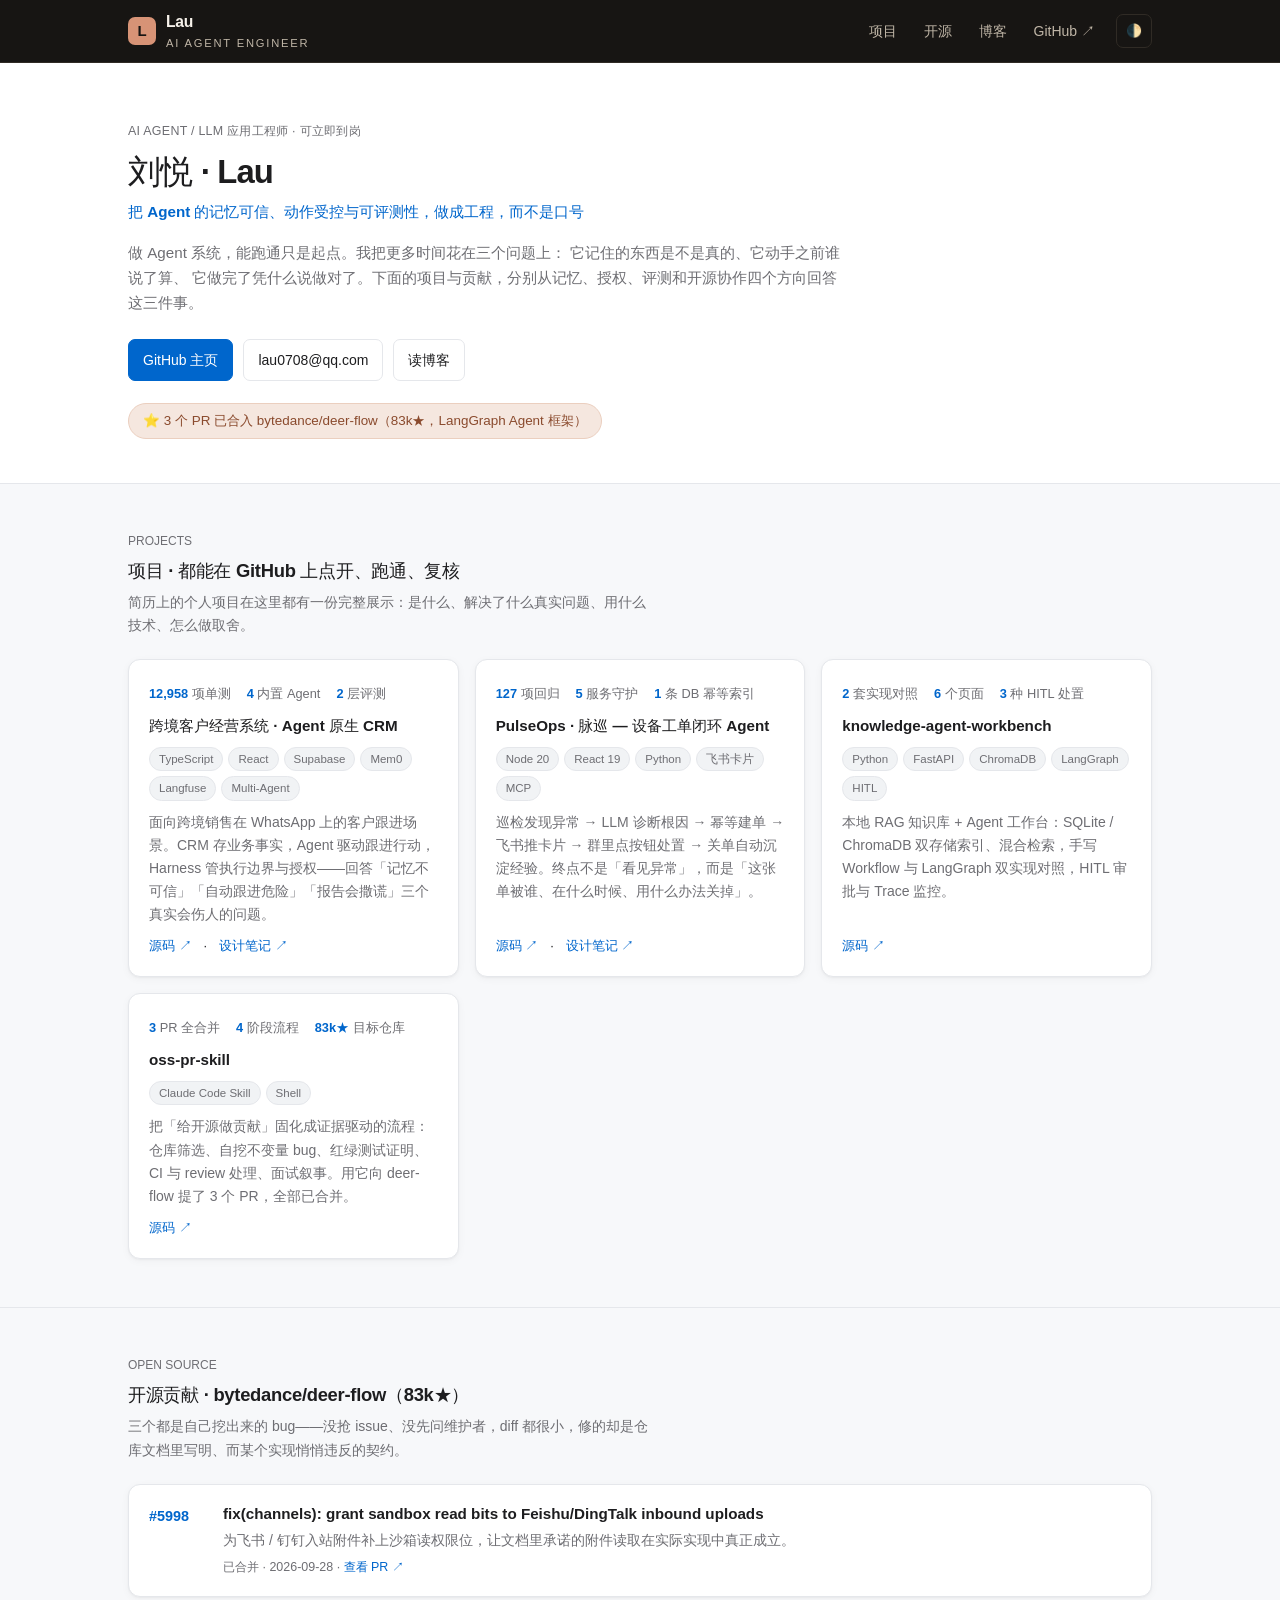
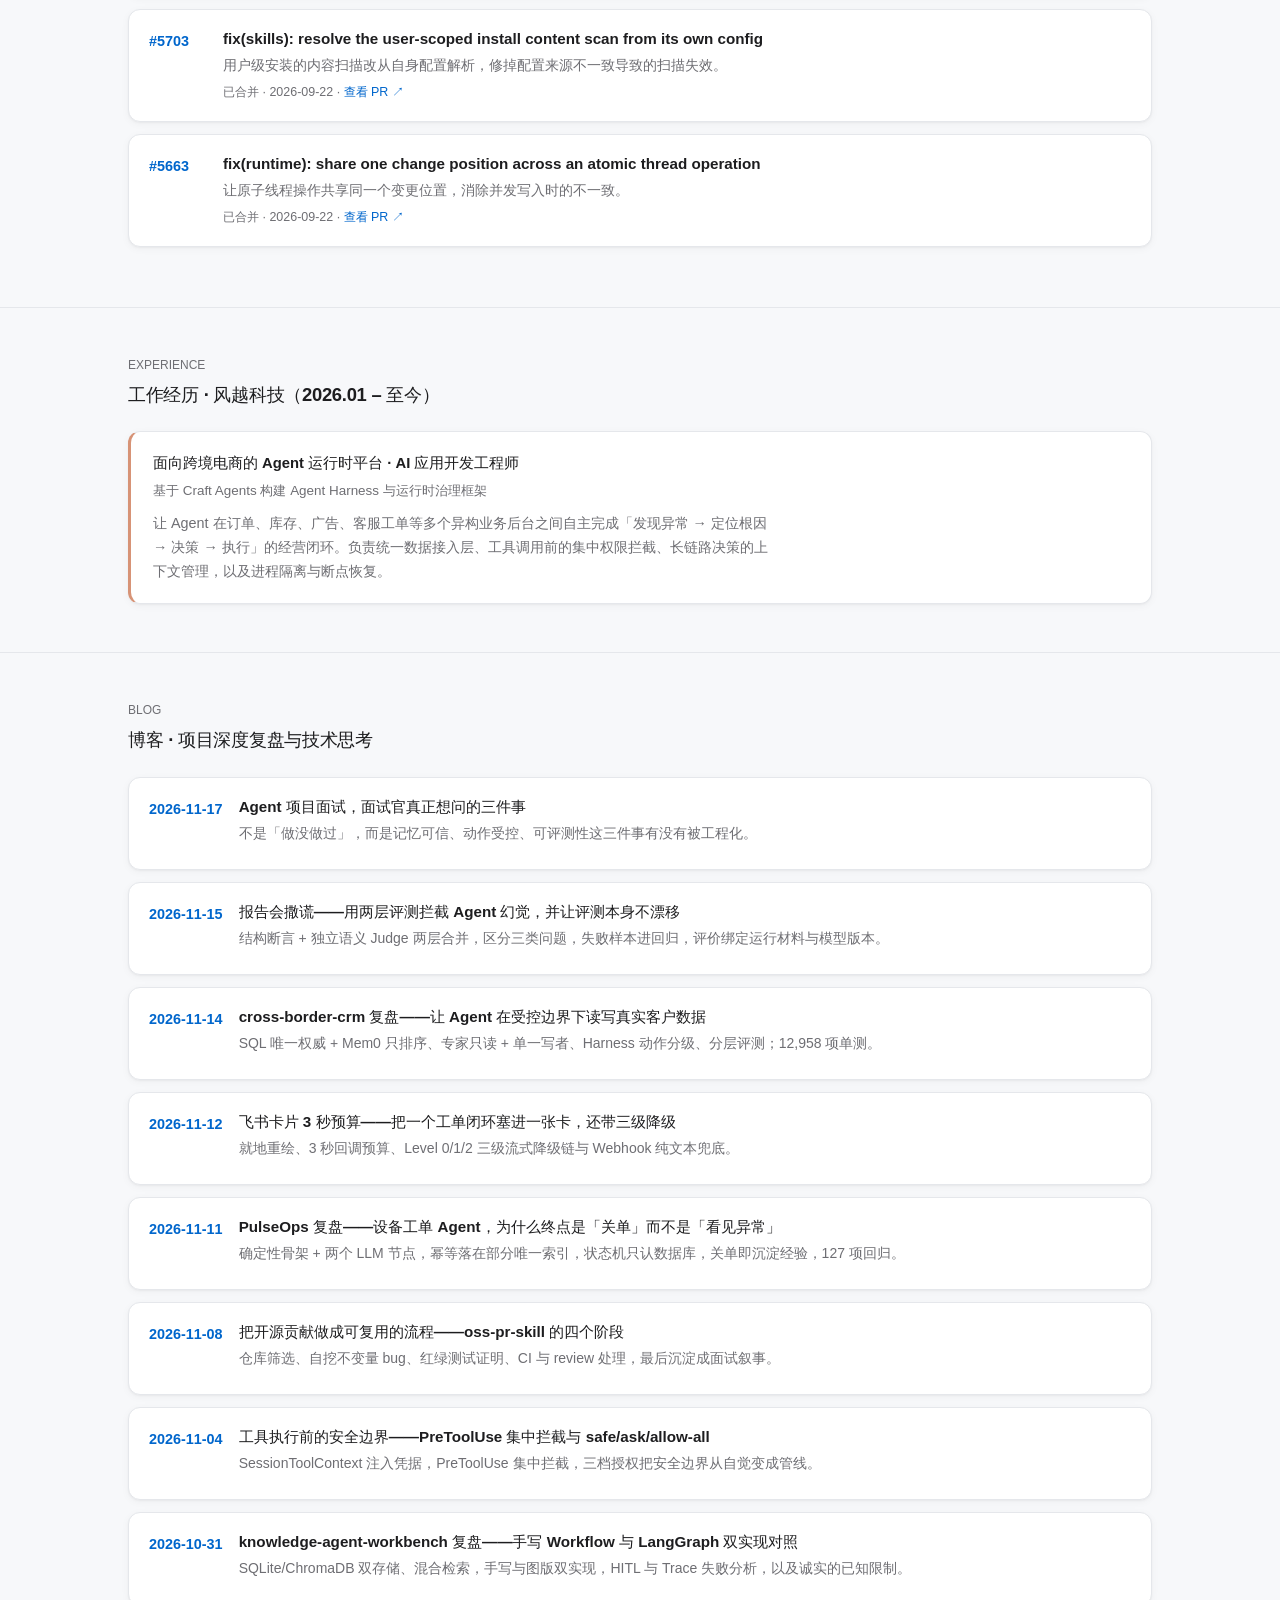
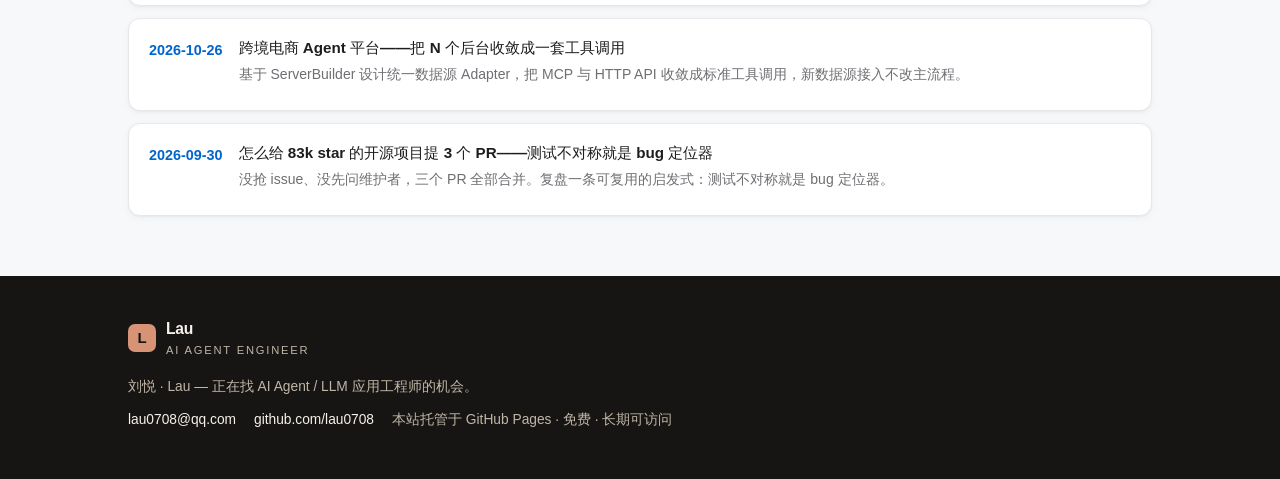
==== index.html @ c4466c09 "fix: render diagrams on light canvas in all themes; add PR path diagram and card metrics" ====
<!doctype html>
<html lang="zh-CN">
<head>
  <meta charset="utf-8" />
  <meta name="viewport" content="width=device-width, initial-scale=1" />
  <title>Lau · AI Agent / LLM 应用工程师</title>
  <meta name="description" content="刘悦（Lau）—— AI Agent / LLM 应用工程师。关注 Agent 的记忆可信、动作受控与可评测性。开源贡献、项目展示与博客。" />
  <link rel="icon" type="image/svg+xml" href="data:image/svg+xml,%3Csvg xmlns='http://www.w3.org/2000/svg' viewBox='0 0 216 216'%3E%3Crect width='216' height='216' rx='46' fill='%23171513'/%3E%3Cpath fill='%23d79376' d='M78 68v-8c0-14 10-24 24-24h6v30h10c22 0 38-14 38-34s-16-34-38-34h-18v40h-26v-8c0-14-10-24-24-24h-6v30h-10C12 36 6 50 6 70s6 34 34 34h18V64h26v8c0 14 10 24 24 24h6V66h10c22 0 38 14 38 34s-16 34-38 34h-18v-40h-26v8c0 14-10 24-24 24h-6v-30h-10c-22 0-38-14-38-34s16-34 38-34h18v40h26z'/%3E%3C/svg%3E" />
  <link rel="stylesheet" href="./style.css" />
</head>
<body>
  <header class="site-header">
    <div class="wrap header-inner">
      <a class="brand" href="./">
        <span class="brand-mark">L</span>
        <span>Lau<small>AI AGENT ENGINEER</small></span>
      </a>
      <nav class="nav">
        <a href="#projects">项目</a>
        <a href="#opensource">开源</a>
        <a href="#blog">博客</a>
        <a href="https://github.com/lau0708" target="_blank" rel="noopener">GitHub ↗</a>
        <button class="theme-btn" id="theme-toggle" type="button" aria-label="切换主题">🌓</button>
      </nav>
    </div>
  </header>

  <section class="hero">
    <div class="wrap">
      <p class="eyebrow">AI AGENT / LLM 应用工程师 · 可立即到岗</p>
      <h1>刘悦 · Lau</h1>
      <p class="role">把 Agent 的记忆可信、动作受控与可评测性，做成工程，而不是口号</p>
      <p class="lead">
        做 Agent 系统，能跑通只是起点。我把更多时间花在三个问题上：
        <strong>它记住的东西是不是真的</strong>、<strong>它动手之前谁说了算</strong>、
        <strong>它做完了凭什么说做对了</strong>。下面的项目与贡献，分别从记忆、授权、评测和开源协作四个方向回答这三件事。
      </p>
      <div class="hero-actions">
        <a class="btn primary" href="https://github.com/lau0708" target="_blank" rel="noopener">GitHub 主页</a>
        <a class="btn" href="mailto:lau0708@qq.com">lau0708@qq.com</a>
        <a class="btn" href="#blog">读博客</a>
      </div>
      <div class="oss-badge">⭐ 3 个 PR 已合入 bytedance/deer-flow（83k★，LangGraph Agent 框架）</div>
    </div>
  </section>

  <section class="section" id="projects">
    <div class="wrap">
      <div class="pagehead">
        <p class="eyebrow">PROJECTS</p>
        <h2>项目 · 都能在 GitHub 上点开、跑通、复核</h2>
        <p class="subtitle">简历上的个人项目在这里都有一份完整展示：是什么、解决了什么真实问题、用什么技术、怎么做取舍。</p>
      </div>

      <div class="grid">
        <article class="card">
          <div class="metrics"><span class="metric"><b>12,958</b> 项单测</span><span class="metric"><b>4</b> 内置 Agent</span><span class="metric"><b>2</b> 层评测</span></div>
<h3><a href="https://github.com/lau0708/cross-border-crm" target="_blank" rel="noopener">跨境客户经营系统 · Agent 原生 CRM</a></h3>
          <div class="tags">
            <span class="tag">TypeScript</span><span class="tag">React</span><span class="tag">Supabase</span>
            <span class="tag">Mem0</span><span class="tag">Langfuse</span><span class="tag">Multi-Agent</span>
          </div>
          <p>面向跨境销售在 WhatsApp 上的客户跟进场景。CRM 存业务事实，Agent 驱动跟进行动，Harness 管执行边界与授权——回答「记忆不可信」「自动跟进危险」「报告会撒谎」三个真实会伤人的问题。</p>
          <div class="meta">
            <a href="https://github.com/lau0708/cross-border-crm" target="_blank" rel="noopener">源码 ↗</a>
            <span>·</span><a href="./posts/cross-border-crm-memory.html">设计笔记 ↗</a>
          </div>
        </article>

        <article class="card">
          <div class="metrics"><span class="metric"><b>127</b> 项回归</span><span class="metric"><b>5</b> 服务守护</span><span class="metric"><b>1</b> 条 DB 幂等索引</span></div>
<h3><a href="https://github.com/lau0708/pulseops" target="_blank" rel="noopener">PulseOps · 脉巡 — 设备工单闭环 Agent</a></h3>
          <div class="tags">
            <span class="tag">Node 20</span><span class="tag">React 19</span><span class="tag">Python</span>
            <span class="tag">飞书卡片</span><span class="tag">MCP</span>
          </div>
          <p>巡检发现异常 → LLM 诊断根因 → 幂等建单 → 飞书推卡片 → 群里点按钮处置 → 关单自动沉淀经验。终点不是「看见异常」，而是「这张单被谁、在什么时候、用什么办法关掉」。</p>
          <div class="meta">
            <a href="https://github.com/lau0708/pulseops" target="_blank" rel="noopener">源码 ↗</a>
            <span>·</span><a href="./posts/pulseops-close-loop.html">设计笔记 ↗</a>
          </div>
        </article>

        <article class="card">
          <div class="metrics"><span class="metric"><b>2</b> 套实现对照</span><span class="metric"><b>6</b> 个页面</span><span class="metric"><b>3</b> 种 HITL 处置</span></div>
<h3><a href="https://github.com/lau0708/knowledge-agent-workbench" target="_blank" rel="noopener">knowledge-agent-workbench</a></h3>
          <div class="tags">
            <span class="tag">Python</span><span class="tag">FastAPI</span><span class="tag">ChromaDB</span>
            <span class="tag">LangGraph</span><span class="tag">HITL</span>
          </div>
          <p>本地 RAG 知识库 + Agent 工作台：SQLite / ChromaDB 双存储索引、混合检索，手写 Workflow 与 LangGraph 双实现对照，HITL 审批与 Trace 监控。</p>
          <div class="meta">
            <a href="https://github.com/lau0708/knowledge-agent-workbench" target="_blank" rel="noopener">源码 ↗</a>
          </div>
        </article>

        <article class="card">
          <div class="metrics"><span class="metric"><b>3</b> PR 全合并</span><span class="metric"><b>4</b> 阶段流程</span><span class="metric"><b>83k★</b> 目标仓库</span></div>
<h3><a href="https://github.com/lau0708/oss-pr-skill" target="_blank" rel="noopener">oss-pr-skill</a></h3>
          <div class="tags">
            <span class="tag">Claude Code Skill</span><span class="tag">Shell</span>
          </div>
          <p>把「给开源做贡献」固化成证据驱动的流程：仓库筛选、自挖不变量 bug、红绿测试证明、CI 与 review 处理、面试叙事。用它向 deer-flow 提了 3 个 PR，全部已合并。</p>
          <div class="meta">
            <a href="https://github.com/lau0708/oss-pr-skill" target="_blank" rel="noopener">源码 ↗</a>
          </div>
        </article>
      </div>
    </div>
  </section>

  <section class="section" id="opensource">
    <div class="wrap">
      <div class="pagehead">
        <p class="eyebrow">OPEN SOURCE</p>
        <h2>开源贡献 · bytedance/deer-flow（83k★）</h2>
        <p class="subtitle">三个都是自己挖出来的 bug——没抢 issue、没先问维护者，diff 都很小，修的却是仓库文档里写明、而某个实现悄悄违反的契约。</p>
      </div>

      <div class="pr-row">
        <div class="pr-num">#5998</div>
        <div class="pr-body">
          <h3><a href="https://github.com/bytedance/deer-flow/pull/5998" target="_blank" rel="noopener">fix(channels): grant sandbox read bits to Feishu/DingTalk inbound uploads</a></h3>
          <p>为飞书 / 钉钉入站附件补上沙箱读权限位，让文档里承诺的附件读取在实际实现中真正成立。</p>
          <div class="meta">已合并 · 2026-09-28 · <a href="https://github.com/bytedance/deer-flow/pull/5998" target="_blank" rel="noopener">查看 PR ↗</a></div>
        </div>
      </div>

      <div class="pr-row">
        <div class="pr-num">#5703</div>
        <div class="pr-body">
          <h3><a href="https://github.com/bytedance/deer-flow/pull/5703" target="_blank" rel="noopener">fix(skills): resolve the user-scoped install content scan from its own config</a></h3>
          <p>用户级安装的内容扫描改从自身配置解析，修掉配置来源不一致导致的扫描失效。</p>
          <div class="meta">已合并 · 2026-09-22 · <a href="https://github.com/bytedance/deer-flow/pull/5703" target="_blank" rel="noopener">查看 PR ↗</a></div>
        </div>
      </div>

      <div class="pr-row">
        <div class="pr-num">#5663</div>
        <div class="pr-body">
          <h3><a href="https://github.com/bytedance/deer-flow/pull/5663" target="_blank" rel="noopener">fix(runtime): share one change position across an atomic thread operation</a></h3>
          <p>让原子线程操作共享同一个变更位置，消除并发写入时的不一致。</p>
          <div class="meta">已合并 · 2026-09-22 · <a href="https://github.com/bytedance/deer-flow/pull/5663" target="_blank" rel="noopener">查看 PR ↗</a></div>
        </div>
      </div>
    </div>
  </section>

  <section class="section" id="work">
    <div class="wrap">
      <div class="pagehead">
        <p class="eyebrow">EXPERIENCE</p>
        <h2>工作经历 · 风越科技（2026.01 – 至今）</h2>
      </div>
      <div class="work">
        <h3>面向跨境电商的 Agent 运行时平台 · AI 应用开发工程师</h3>
        <p class="org">基于 Craft Agents 构建 Agent Harness 与运行时治理框架</p>
        <p>让 Agent 在订单、库存、广告、客服工单等多个异构业务后台之间自主完成「发现异常 → 定位根因 → 决策 → 执行」的经营闭环。负责统一数据接入层、工具调用前的集中权限拦截、长链路决策的上下文管理，以及进程隔离与断点恢复。</p>
      </div>
    </div>
  </section>

      <section class="section" id="blog">
    <div class="wrap">
      <div class="pagehead">
        <p class="eyebrow">BLOG</p>
        <h2>博客 · 项目深度复盘与技术思考</h2>
      </div>

      <div class="pr-row">
        <div class="pr-num">2026-11-17</div>
        <div class="pr-body">
          <h3><a href="./posts/agent-interview-three-questions.html">Agent 项目面试，面试官真正想问的三件事</a></h3>
          <p>不是「做没做过」，而是记忆可信、动作受控、可评测性这三件事有没有被工程化。</p>
        </div>
      </div>

      <div class="pr-row">
        <div class="pr-num">2026-11-15</div>
        <div class="pr-body">
          <h3><a href="./posts/cross-border-crm-eval.html">报告会撒谎——用两层评测拦截 Agent 幻觉，并让评测本身不漂移</a></h3>
          <p>结构断言 + 独立语义 Judge 两层合并，区分三类问题，失败样本进回归，评价绑定运行材料与模型版本。</p>
        </div>
      </div>

      <div class="pr-row">
        <div class="pr-num">2026-11-14</div>
        <div class="pr-body">
          <h3><a href="./posts/cross-border-crm-memory.html">cross-border-crm 复盘——让 Agent 在受控边界下读写真实客户数据</a></h3>
          <p>SQL 唯一权威 + Mem0 只排序、专家只读 + 单一写者、Harness 动作分级、分层评测；12,958 项单测。</p>
        </div>
      </div>

      <div class="pr-row">
        <div class="pr-num">2026-11-12</div>
        <div class="pr-body">
          <h3><a href="./posts/pulseops-feishu-card.html">飞书卡片 3 秒预算——把一个工单闭环塞进一张卡，还带三级降级</a></h3>
          <p>就地重绘、3 秒回调预算、Level 0/1/2 三级流式降级链与 Webhook 纯文本兜底。</p>
        </div>
      </div>

      <div class="pr-row">
        <div class="pr-num">2026-11-11</div>
        <div class="pr-body">
          <h3><a href="./posts/pulseops-close-loop.html">PulseOps 复盘——设备工单 Agent，为什么终点是「关单」而不是「看见异常」</a></h3>
          <p>确定性骨架 + 两个 LLM 节点，幂等落在部分唯一索引，状态机只认数据库，关单即沉淀经验，127 项回归。</p>
        </div>
      </div>

      <div class="pr-row">
        <div class="pr-num">2026-11-08</div>
        <div class="pr-body">
          <h3><a href="./posts/oss-pr-skill-flow.html">把开源贡献做成可复用的流程——oss-pr-skill 的四个阶段</a></h3>
          <p>仓库筛选、自挖不变量 bug、红绿测试证明、CI 与 review 处理，最后沉淀成面试叙事。</p>
        </div>
      </div>

      <div class="pr-row">
        <div class="pr-num">2026-11-04</div>
        <div class="pr-body">
          <h3><a href="./posts/craft-agents-permission.html">工具执行前的安全边界——PreToolUse 集中拦截与 safe/ask/allow-all</a></h3>
          <p>SessionToolContext 注入凭据，PreToolUse 集中拦截，三档授权把安全边界从自觉变成管线。</p>
        </div>
      </div>

      <div class="pr-row">
        <div class="pr-num">2026-10-31</div>
        <div class="pr-body">
          <h3><a href="./posts/knowledge-agent-workbench-rag.html">knowledge-agent-workbench 复盘——手写 Workflow 与 LangGraph 双实现对照</a></h3>
          <p>SQLite/ChromaDB 双存储、混合检索，手写与图版双实现，HITL 与 Trace 失败分析，以及诚实的已知限制。</p>
        </div>
      </div>

      <div class="pr-row">
        <div class="pr-num">2026-10-26</div>
        <div class="pr-body">
          <h3><a href="./posts/craft-agents-adapter.html">跨境电商 Agent 平台——把 N 个后台收敛成一套工具调用</a></h3>
          <p>基于 ServerBuilder 设计统一数据源 Adapter，把 MCP 与 HTTP API 收敛成标准工具调用，新数据源接入不改主流程。</p>
        </div>
      </div>

      <div class="pr-row">
        <div class="pr-num">2026-09-30</div>
        <div class="pr-body">
          <h3><a href="./posts/deer-flow-3-prs.html">怎么给 83k star 的开源项目提 3 个 PR——测试不对称就是 bug 定位器</a></h3>
          <p>没抢 issue、没先问维护者，三个 PR 全部合并。复盘一条可复用的启发式：测试不对称就是 bug 定位器。</p>
        </div>
      </div>
    </div>
  </section>

  <footer class="site-footer">
    <div class="wrap">
      <a class="brand" href="./">
        <span class="brand-mark">L</span>
        <span>Lau<small>AI AGENT ENGINEER</small></span>
      </a>
      <p>刘悦 · Lau — 正在找 AI Agent / LLM 应用工程师的机会。</p>
      <div class="row">
        <a href="mailto:lau0708@qq.com">lau0708@qq.com</a>
        <a href="https://github.com/lau0708" target="_blank" rel="noopener">github.com/lau0708</a>
        <span>本站托管于 GitHub Pages · 免费 · 长期可访问</span>
      </div>
    </div>
  </footer>

  <script src="./script.js"></script>
</body>
</html>
---- style.css ----
/* ============================================================
   Design tokens — inspired by the Pi Native CRM demo
   Light app surface + dark warm header, crisp small radius
   ============================================================ */
:root {
  --bg: #F7F8FA;
  --surface: #FFFFFF;
  --elevated: #F7F8FA;
  --text: #1D1D1F;
  --muted: #6E6E73;
  --subtle: #6E6E73;
  --border: #E5E7EB;
  --strong: #D2D5DA;
  --soft: #F1F3F5;
  --accent: #0066CC;
  --accent-hover: #005BB8;
  --accent-soft: #EAF2FB;
  --success: #416747;
  --success-bg: #edf2ed;

  --ink: #171513;
  --ink-2: #24211c;
  --ink-border: #302b25;
  --ink-text: #f6f1ea;
  --ink-muted: #c0b6a7;
  --clay: #d79376;
  --clay-soft: #f5e7df;

  --radius: 7px;
  --radius-lg: 12px;
  --shadow-card: 0 1px 2px rgba(29,29,31,.04), 0 2px 8px rgba(29,29,31,.04);
  --shadow-float: 0 12px 40px rgba(29,29,31,.10);

  font-family: -apple-system, BlinkMacSystemFont, "SF Pro Text", "Segoe UI", Inter,
    "PingFang SC", "Hiragino Sans GB", "Microsoft YaHei", "Helvetica Neue", Arial, sans-serif;
  color: var(--text);
  background: var(--bg);
  font-size: 16px;
  font-synthesis: none;
  -webkit-font-smoothing: antialiased;
}

@media (prefers-color-scheme: dark) {
  :root { color-scheme: dark; }
  html:not([data-theme="light"]) {
    --bg: #121212; --surface: #1D1D1F; --elevated: #1D1D1F;
    --text: #F1F3F5; --muted: #A1A1AA; --subtle: #A1A1AA;
    --border: #2E2E33; --strong: #3A3A40; --soft: #242428;
    --accent: #4DA3FF; --accent-hover: #78BAFF; --accent-soft: #12283F;
    --success: #8BC49A; --success-bg: #17251B;
    --clay: #E2A98D; --clay-soft: #33231C;
    --shadow-card: 0 1px 2px rgba(0,0,0,.4), 0 2px 8px rgba(0,0,0,.3);
    --shadow-float: 0 12px 40px rgba(0,0,0,.5);
  }
}

html[data-theme="dark"] {
  color-scheme: dark;
  --bg: #121212; --surface: #1D1D1F; --elevated: #1D1D1F;
  --text: #F1F3F5; --muted: #A1A1AA; --subtle: #A1A1AA;
  --border: #2E2E33; --strong: #3A3A40; --soft: #242428;
  --accent: #4DA3FF; --accent-hover: #78BAFF; --accent-soft: #12283F;
  --success: #8BC49A; --success-bg: #17251B;
  --clay: #E2A98D; --clay-soft: #33231C;
  --shadow-card: 0 1px 2px rgba(0,0,0,.4), 0 2px 8px rgba(0,0,0,.3);
  --shadow-float: 0 12px 40px rgba(0,0,0,.5);
}

* { box-sizing: border-box; }
html { scroll-behavior: smooth; }
body { margin: 0; line-height: 1.6; background: var(--bg); color: var(--text); }
button, input, select, textarea { font: inherit; }
button { cursor: pointer; color: inherit; }
a { color: var(--accent); text-decoration: none; }
a:hover { text-decoration: none; }
h1, h2, h3, p { margin: 0; }
h1 { font-size: 1.75rem; line-height: 1.25; font-weight: 650; letter-spacing: -.025em; }
h2 { font-size: 1rem; font-weight: 650; letter-spacing: -.01em; }
h3 { font-size: .925rem; font-weight: 600; }
p { line-height: 1.65; }
svg { flex-shrink: 0; vertical-align: middle; }

.wrap { max-width: 1080px; margin: 0 auto; padding: 0 28px; }
.muted { color: var(--muted); }
.small { font-size: .8rem; }

/* ===== Dark warm header (like the reference sidebar) ===== */
.site-header {
  position: sticky; top: 0; z-index: 20;
  background: var(--ink);
  border-bottom: 1px solid var(--ink-border);
}
.header-inner { display: flex; align-items: center; height: 62px; gap: 12px; }
.brand {
  display: flex; align-items: center; gap: 10px;
  color: var(--ink-text); font-weight: 600; letter-spacing: -.02em; font-size: .98rem;
}
.brand:hover { color: var(--ink-text); }
.brand-mark {
  width: 28px; height: 28px; border-radius: 7px; flex: none;
  display: inline-flex; align-items: center; justify-content: center;
  background: var(--clay); color: var(--ink);
  font-weight: 700; font-size: 15px; letter-spacing: 0;
}
.brand small {
  display: block; letter-spacing: .16em; font-size: .7rem; font-weight: 500;
  color: var(--ink-muted); margin-top: 1px;
}
.nav { margin-left: auto; display: flex; align-items: center; gap: 3px; }
.nav a {
  color: var(--ink-muted); padding: 7px 12px; border-radius: 7px;
  font-size: .875rem; white-space: nowrap;
}
.nav a:hover { color: var(--ink-text); background: var(--ink-2); }
.nav a.hot { color: var(--ink-text); background: rgba(147,69,49,.27); box-shadow: inset 2px 0 var(--clay); }
.theme-btn {
  margin-left: 6px; border: 1px solid var(--ink-border); background: transparent;
  color: var(--ink-muted); border-radius: 7px; padding: 6px 9px; font-size: .8rem;
}
.theme-btn:hover { color: var(--ink-text); border-color: var(--clay); }

/* ===== Hero ===== */
.hero { padding: 58px 0 44px; border-bottom: 1px solid var(--border); background: var(--surface); }
.hero .eyebrow { font-size: .78rem; color: var(--muted); margin-bottom: 10px; letter-spacing: .02em; }
.hero h1 { font-size: 2.05rem; margin-bottom: 6px; }
.hero .role { color: var(--accent); font-weight: 600; font-size: .95rem; margin-bottom: 16px; }
.hero .lead { max-width: 720px; color: var(--muted); font-size: .95rem; }
.hero-actions { display: flex; flex-wrap: wrap; gap: 10px; margin-top: 24px; }
.oss-badge {
  margin-top: 22px; display: inline-flex; align-items: center; gap: 8px;
  background: var(--clay-soft); color: #8A4A2D; border: 1px solid #EBCFBF;
  border-radius: 999px; padding: 6px 14px; font-size: .84rem; font-weight: 500;
}
html[data-theme="dark"] .oss-badge,
@media (prefers-color-scheme: dark) { html:not([data-theme="light"]) .oss-badge { color: var(--clay); border-color: #4a3429; } }

/* ===== Buttons ===== */
.btn {
  display: inline-flex; align-items: center; justify-content: center; gap: 7px;
  background: var(--surface); border: 1px solid var(--border); border-radius: var(--radius);
  padding: 9px 14px; min-height: 38px; font-size: .875rem; font-weight: 500;
  color: var(--text); white-space: nowrap;
}
.btn:hover { background: var(--elevated); border-color: var(--strong); }
.btn.primary { background: var(--accent); border-color: var(--accent); color: #fff; }
.btn.primary:hover { background: var(--accent-hover); border-color: var(--accent-hover); }

/* ===== Sections ===== */
.section { padding: 48px 0; border-bottom: 1px solid var(--border); }
.section:last-of-type { border-bottom: none; }
.pagehead { margin-bottom: 22px; }
.pagehead .eyebrow { font-size: .75rem; color: var(--muted); margin-bottom: 4px; }
.pagehead h2 { font-size: 1.15rem; font-weight: 650; letter-spacing: -.015em; }
.pagehead .subtitle { font-size: .875rem; color: var(--muted); margin-top: 6px; max-width: 68ch; }

/* ===== Cards ===== */
.grid { display: grid; grid-template-columns: repeat(auto-fill, minmax(300px, 1fr)); gap: 16px; }
.card {
  display: flex; flex-direction: column; gap: 10px;
  background: var(--surface); border: 1px solid var(--border);
  border-radius: var(--radius-lg); padding: 20px; box-shadow: var(--shadow-card);
}
.card:hover { border-color: var(--strong); box-shadow: var(--shadow-float); }
.card h3 { font-size: .95rem; line-height: 1.45; }
.card h3 a { color: var(--text); }
.card h3 a:hover { color: var(--accent); }
.card p { font-size: .875rem; color: var(--muted); }
.card .meta { margin-top: auto; display: flex; flex-wrap: wrap; gap: 6px 12px; font-size: .8rem; }
.tags { display: flex; flex-wrap: wrap; gap: 5px; }
.tag {
  font-size: .72rem; color: var(--muted); background: var(--soft);
  border: 1px solid var(--border); border-radius: 999px; padding: 2px 9px; white-space: nowrap;
}

/* ===== PR rows ===== */
.pr-row {
  display: flex; gap: 16px; align-items: flex-start;
  background: var(--surface); border: 1px solid var(--border); border-radius: var(--radius-lg);
  padding: 18px 20px; margin-bottom: 12px; box-shadow: var(--shadow-card);
}
.pr-row:hover { border-color: var(--strong); }
.pr-num {
  flex: none; font-variant-numeric: tabular-nums; font-weight: 650; color: var(--accent);
  font-size: .9rem; min-width: 58px; padding-top: 2px;
}
.pr-body { min-width: 0; }
.pr-body h3 { font-size: .95rem; line-height: 1.45; margin-bottom: 4px; }
.pr-body h3 a { color: var(--text); }
.pr-body h3 a:hover { color: var(--accent); }
.pr-body p { margin: 0 0 6px; font-size: .875rem; color: var(--muted); }
.pr-body .meta { font-size: .78rem; color: var(--muted); }
.pr-body .meta a { color: var(--accent); }

/* ===== Work block ===== */
.work {
  background: var(--surface); border: 1px solid var(--border); border-radius: var(--radius-lg);
  border-left: 3px solid var(--clay); padding: 20px 22px; box-shadow: var(--shadow-card);
}
.work .org { color: var(--muted); font-size: .84rem; margin: 4px 0 10px; }
.work p { font-size: .9rem; color: var(--muted); max-width: 78ch; }

/* ===== Footer (dark warm, bookends the header) ===== */
.site-footer { background: var(--ink); color: var(--ink-muted); padding: 40px 0 48px; font-size: .86rem; }
.site-footer .wrap { display: flex; flex-direction: column; gap: 10px; }
.site-footer .row { display: flex; flex-wrap: wrap; gap: 8px 18px; align-items: center; }
.site-footer a { color: var(--ink-text); }
.site-footer a:hover { color: var(--clay); }
.site-footer .brand { margin-bottom: 6px; }

/* ===== Post pages ===== */
.post { max-width: 760px; margin: 0 auto; padding: 48px 28px 64px; }
.post .back { display: inline-block; margin-bottom: 22px; font-size: .85rem; color: var(--muted); }
.post .back:hover { color: var(--accent); }
.post header h1 { font-size: 1.7rem; margin-bottom: 10px; }
.post .post-meta { color: var(--muted); font-size: .85rem; margin-bottom: 30px; }
.post article { font-size: .98rem; }
.post article h2 { font-size: 1.2rem; margin: 34px 0 12px; letter-spacing: -.01em; }
.post article p { margin: 0 0 16px; }
.post article ul { padding-left: 22px; margin: 0 0 16px; }
.post article li { margin: 0 0 8px; }
.post article code {
  background: var(--soft); border: 1px solid var(--border);
  border-radius: 6px; padding: 1px 6px; font-size: .88em;
}
.post article blockquote {
  margin: 20px 0; padding: 12px 18px; border-left: 3px solid var(--clay);
  background: var(--clay-soft); color: var(--text); border-radius: 0 var(--radius) var(--radius) 0;
  font-size: .95rem;
}
.post article blockquote p { margin: 0; }

@media (max-width: 680px) {
  .wrap { padding: 0 18px; }
  .hero { padding: 40px 0 32px; }
  .hero h1 { font-size: 1.6rem; }
  .section { padding: 36px 0; }
  .grid { grid-template-columns: 1fr; }
  .pr-row { flex-direction: column; gap: 8px; }
  .nav a { padding: 7px 9px; font-size: .82rem; }
  .post { padding: 36px 18px 48px; }
}

/* ===== Blog figures: tables & diagrams ===== */
.post article table {
  width: 100%; border-collapse: collapse; margin: 0 0 18px;
  font-size: .875rem; line-height: 1.5;
}
.post article th, .post article td {
  border: 1px solid var(--border); padding: 9px 12px;
  text-align: left; vertical-align: top;
}
.post article th { background: var(--elevated); font-weight: 600; }
.post article td code, .post article th code { font-size: .82em; }

.dwrap {
  background: var(--surface); border: 1px solid var(--border);
  border-radius: var(--radius-lg); padding: 18px; margin: 22px 0;
  box-shadow: var(--shadow-card); overflow-x: auto;
}
.dwrap .cap { font-size: .78rem; color: var(--muted); margin-bottom: 12px; }
.dwrap svg { display: block; width: 100%; height: auto; min-width: 460px; }

.dnode { fill: var(--surface); stroke: var(--border); stroke-width: 1.2; }
.dnode-fill { fill: var(--accent-soft); stroke: var(--accent); stroke-width: 1.2; }
.dnode-clay { fill: var(--clay-soft); stroke: var(--clay); stroke-width: 1.2; }
.dnode-ink { fill: #171513; stroke: #302b25; stroke-width: 1.2; }
.dtitle { fill: var(--text); font-size: 13px; font-weight: 600; font-family: inherit; }
.dsub { fill: var(--muted); font-size: 11px; font-family: inherit; }
.dlabel { fill: var(--muted); font-size: 11px; font-family: inherit; }
.dline { stroke: var(--muted); stroke-width: 1.3; fill: none; }
.dline-a { stroke: var(--accent); stroke-width: 1.4; fill: none; }
.dhead { fill: var(--clay); }
.dbody { fill: var(--muted); }
.arrow { fill: var(--muted); }
.arrow-a { fill: var(--accent); }
.dline-dash { stroke: var(--muted); stroke-width: 1.2; fill: none; stroke-dasharray: 5 5; }

/* Figures are always rendered on a light canvas (like printed figures),
   so diagrams stay legible regardless of the page theme. */
.dwrap { background: #FFFFFF; border-color: #E5E7EB; }
.dwrap .dnode { fill: #FFFFFF; stroke: #E5E7EB; }
.dwrap .dnode-fill { fill: #EAF2FB; stroke: #0066CC; }
.dwrap .dnode-clay { fill: #F5E7DF; stroke: #D79376; }
.dwrap .dnode-ink { fill: #171513; stroke: #302B25; }
.dwrap .dtitle { fill: #1D1D1F; }
.dwrap .dsub { fill: #6E6E73; }
.dwrap .dlabel { fill: #6E6E73; }
.dwrap .dline { stroke: #6E6E73; }
.dwrap .dline-a { stroke: #0066CC; }
.dwrap .dline-dash { stroke: #9AA7B4; }
.dwrap .arrow { fill: #6E6E73; }
.dwrap .arrow-a { fill: #0066CC; }
.dwrap .dhead { fill: #D79376; }
.dwrap .dbody { fill: #6E6E73; }

/* Project card metric strip */
.card .metrics { display: flex; flex-wrap: wrap; gap: 6px 16px; margin-top: 4px; }
.card .metric { font-size: .8rem; color: var(--muted); white-space: nowrap; }
.card .metric b { font-weight: 650; color: var(--accent); }
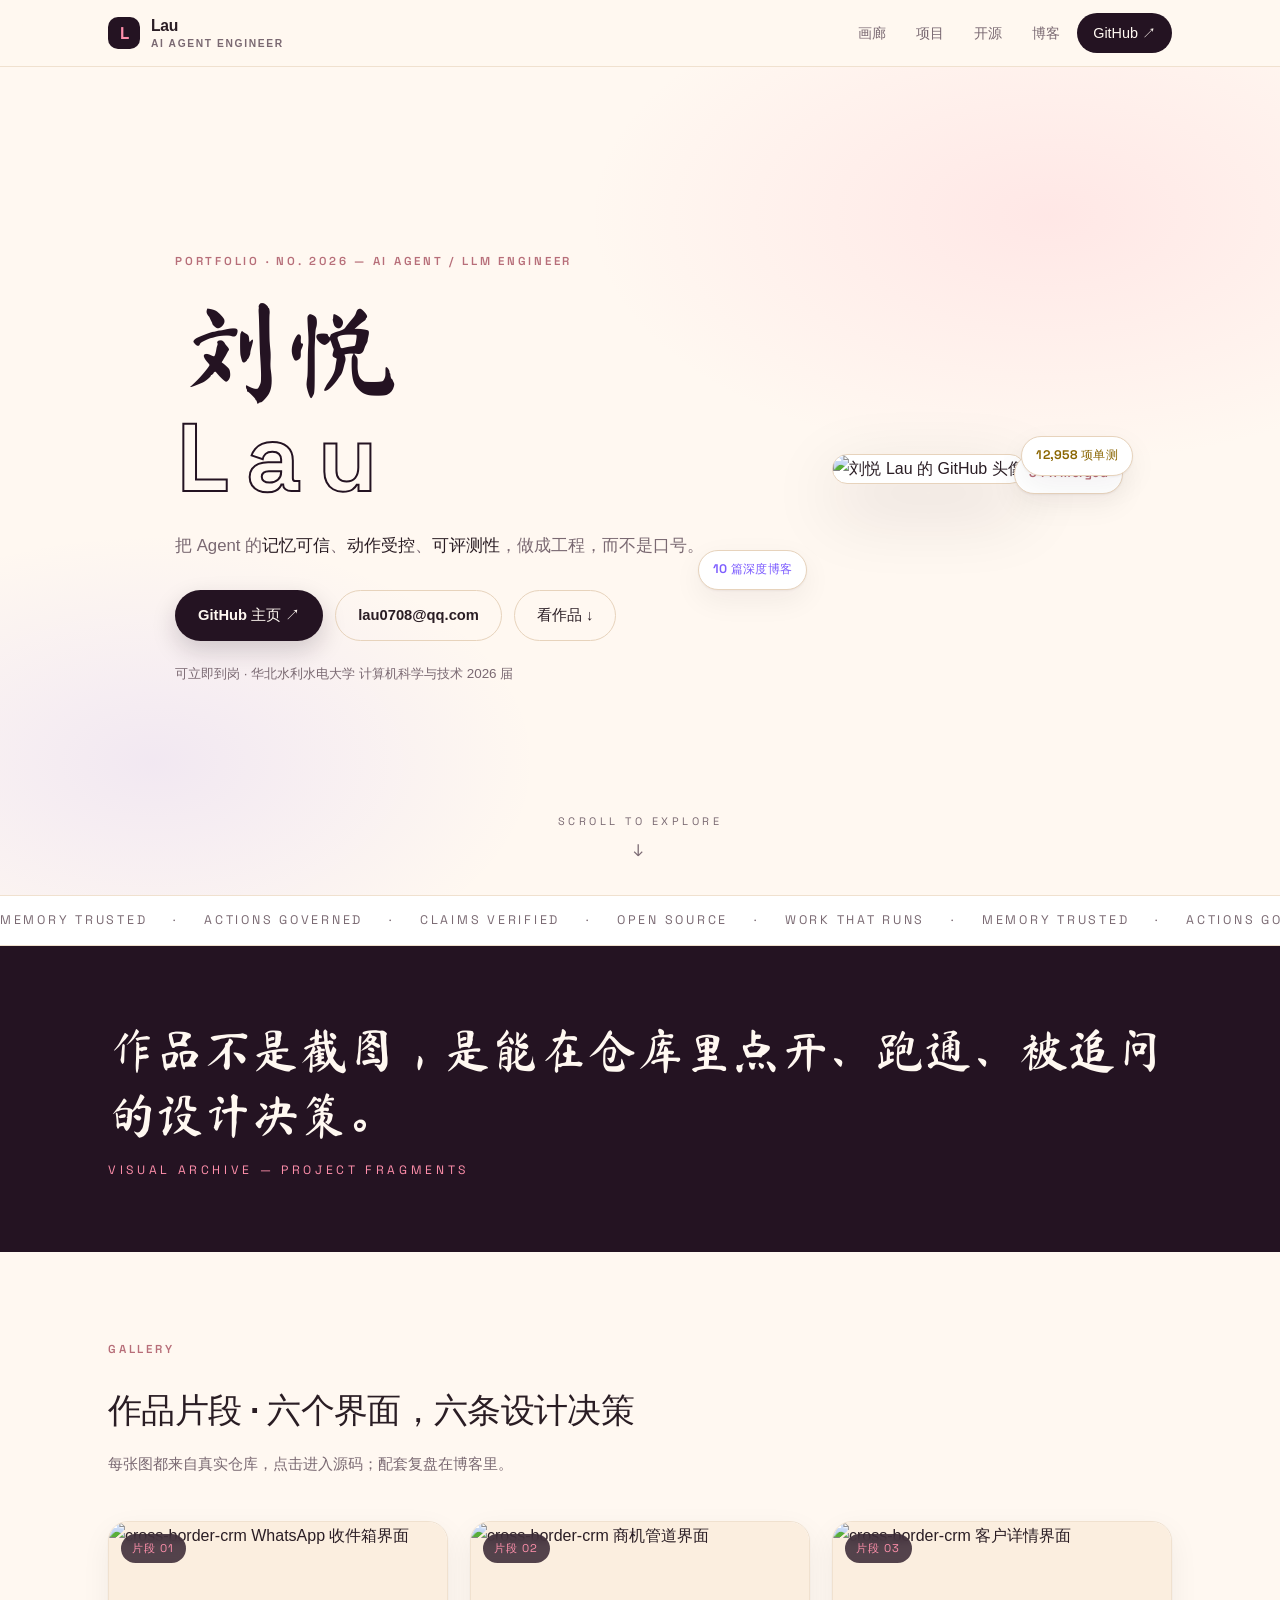
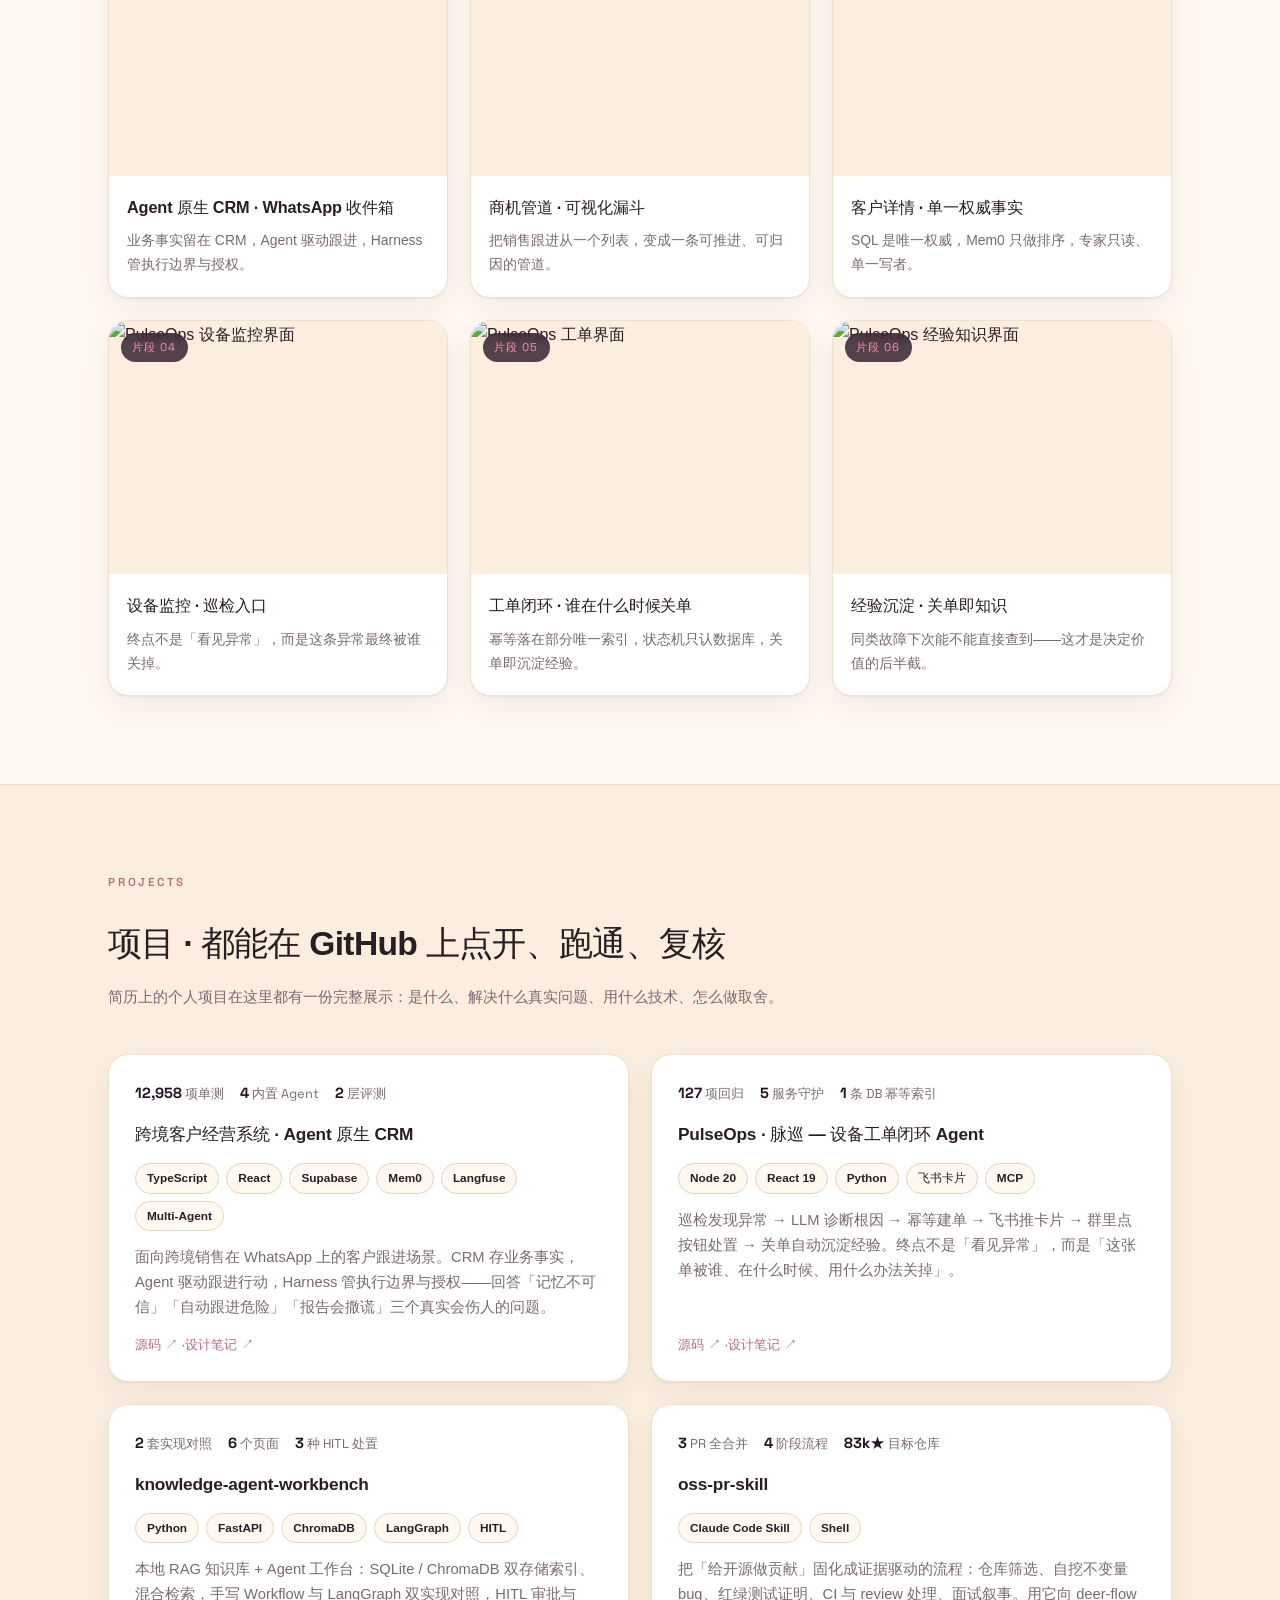
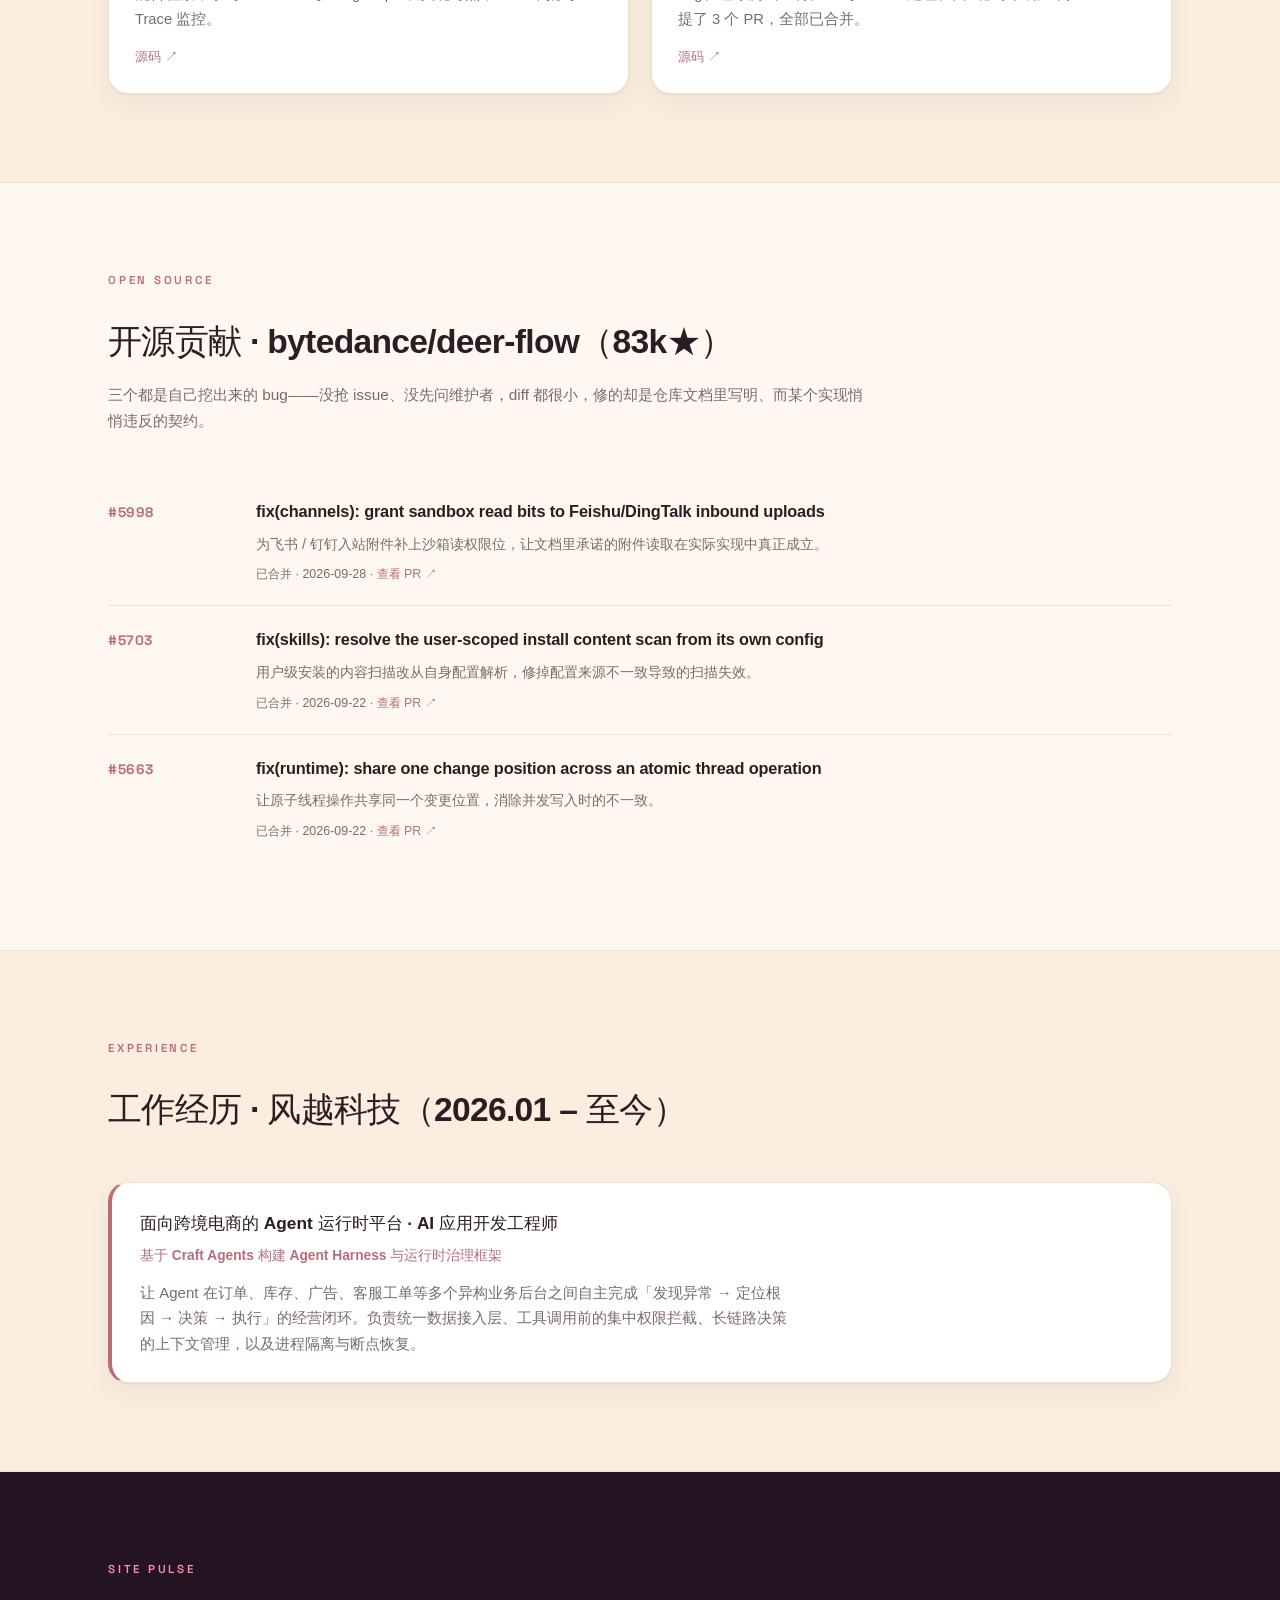
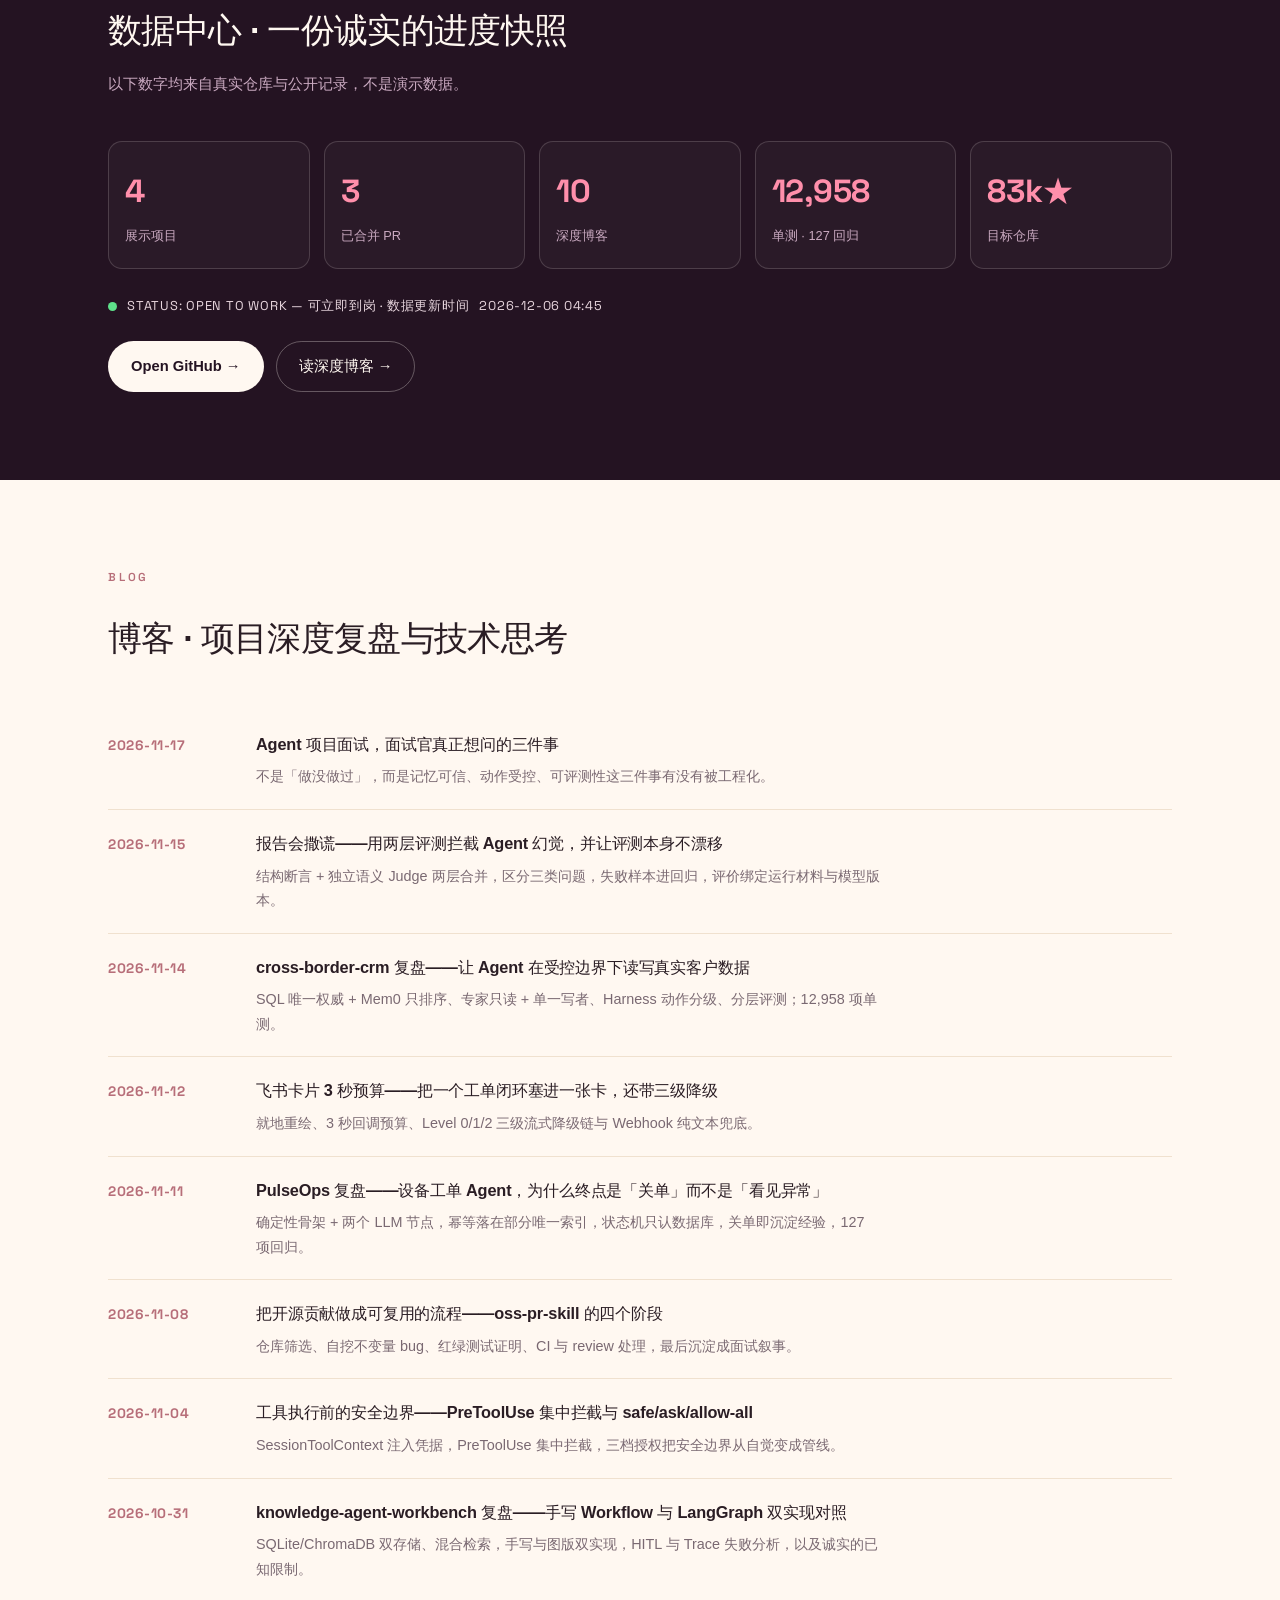
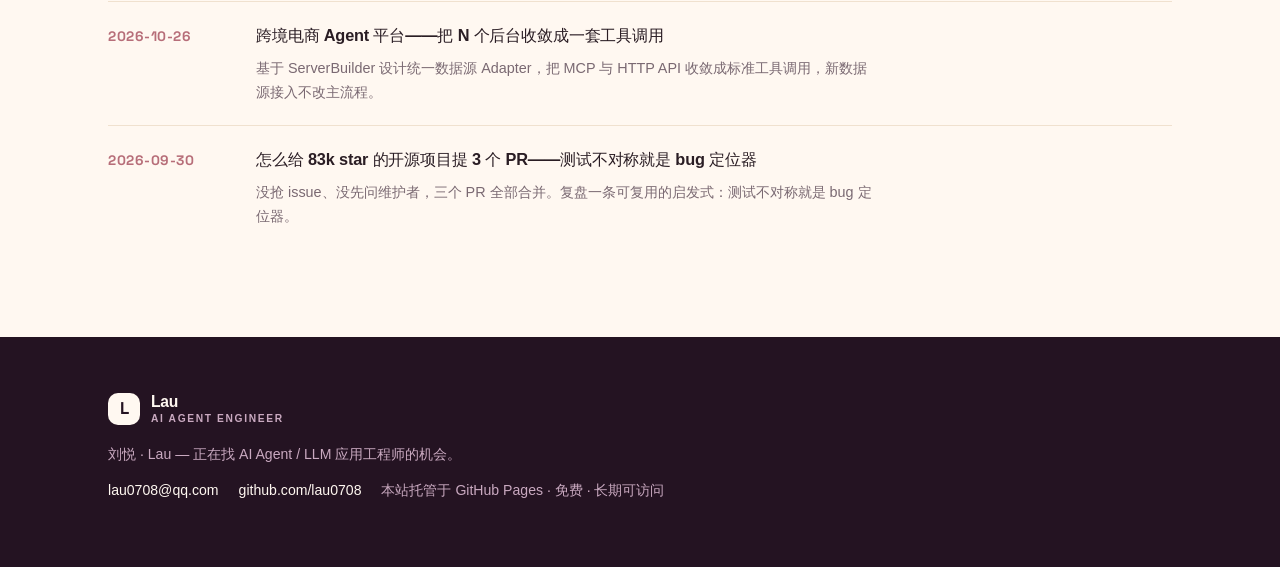
==== commit a294d6a3: "homepage: lgmt-inspired immersive redesign (calligraphic hero, fragment gallery, site pulse)" ====
--- a/index.html
+++ b/index.html
@@ -3,9 +3,12 @@
 <head>
   <meta charset="utf-8" />
   <meta name="viewport" content="width=device-width, initial-scale=1" />
-  <title>Lau · AI Agent / LLM 应用工程师</title>
-  <meta name="description" content="刘悦（Lau）—— AI Agent / LLM 应用工程师。关注 Agent 的记忆可信、动作受控与可评测性。开源贡献、项目展示与博客。" />
-  <link rel="icon" type="image/svg+xml" href="data:image/svg+xml,%3Csvg xmlns='http://www.w3.org/2000/svg' viewBox='0 0 216 216'%3E%3Crect width='216' height='216' rx='46' fill='%23171513'/%3E%3Cpath fill='%23d79376' d='M78 68v-8c0-14 10-24 24-24h6v30h10c22 0 38-14 38-34s-16-34-38-34h-18v40h-26v-8c0-14-10-24-24-24h-6v30h-10C12 36 6 50 6 70s6 34 34 34h18V64h26v8c0 14 10 24 24 24h6V66h10c22 0 38 14 38 34s-16 34-38 34h-18v-40h-26v8c0 14-10 24-24 24h-6v-30h-10c-22 0-38-14-38-34s16-34 38-34h18v40h26z'/%3E%3C/svg%3E" />
+  <title>刘悦 Lau · AI Agent / LLM 应用工程师</title>
+  <meta name="description" content="刘悦（Lau）—— AI Agent / LLM 应用工程师。关注 Agent 的记忆可信、动作受控与可评测性。开源贡献、项目展示与深度博客。" />
+  <link rel="icon" type="image/svg+xml" href="data:image/svg+xml,%3Csvg xmlns='http://www.w3.org/2000/svg' viewBox='0 0 64 64'%3E%3Crect width='64' height='64' rx='14' fill='%23241322'/%3E%3Ctext x='32' y='42' font-size='30' font-family='Georgia,serif' fill='%23ff8fab' text-anchor='middle'%3EL%3C/text%3E%3C/svg%3E" />
+  <link rel="preconnect" href="https://fonts.googleapis.com" />
+  <link rel="preconnect" href="https://fonts.gstatic.com" crossorigin />
+  <link href="https://fonts.googleapis.com/css2?family=Ma+Shan+Zheng&family=ZCOOL+XiaoWei&family=Space+Grotesk:wght@400;500;600;700&display=swap" rel="stylesheet" />
   <link rel="stylesheet" href="./style.css" />
 </head>
 <body>
@@ -13,247 +16,383 @@
     <div class="wrap header-inner">
       <a class="brand" href="./">
         <span class="brand-mark">L</span>
-        <span>Lau<small>AI AGENT ENGINEER</small></span>
+        <span class="brand-text">Lau<small>AI AGENT ENGINEER</small></span>
       </a>
       <nav class="nav">
+        <a href="#gallery">画廊</a>
         <a href="#projects">项目</a>
         <a href="#opensource">开源</a>
         <a href="#blog">博客</a>
-        <a href="https://github.com/lau0708" target="_blank" rel="noopener">GitHub ↗</a>
-        <button class="theme-btn" id="theme-toggle" type="button" aria-label="切换主题">🌓</button>
+        <a class="nav-cta" href="https://github.com/lau0708" target="_blank" rel="noopener">GitHub ↗</a>
       </nav>
     </div>
   </header>
 
-  <section class="hero">
-    <div class="wrap">
-      <p class="eyebrow">AI AGENT / LLM 应用工程师 · 可立即到岗</p>
-      <h1>刘悦 · Lau</h1>
-      <p class="role">把 Agent 的记忆可信、动作受控与可评测性，做成工程，而不是口号</p>
-      <p class="lead">
-        做 Agent 系统，能跑通只是起点。我把更多时间花在三个问题上：
-        <strong>它记住的东西是不是真的</strong>、<strong>它动手之前谁说了算</strong>、
-        <strong>它做完了凭什么说做对了</strong>。下面的项目与贡献，分别从记忆、授权、评测和开源协作四个方向回答这三件事。
-      </p>
-      <div class="hero-actions">
-        <a class="btn primary" href="https://github.com/lau0708" target="_blank" rel="noopener">GitHub 主页</a>
-        <a class="btn" href="mailto:lau0708@qq.com">lau0708@qq.com</a>
-        <a class="btn" href="#blog">读博客</a>
-      </div>
-      <div class="oss-badge">⭐ 3 个 PR 已合入 bytedance/deer-flow（83k★，LangGraph Agent 框架）</div>
+  <main>
+    <section class="hero">
+      <div class="wrap hero-inner">
+        <div class="hero-copy">
+          <p class="kicker">PORTFOLIO · NO. 2026 — AI AGENT / LLM ENGINEER</p>
+          <h1 class="hero-name">
+            <span class="hero-cn">刘悦</span>
+            <span class="hero-en">Lau</span>
+          </h1>
+          <p class="hero-line">把 Agent 的<em>记忆可信</em>、<em>动作受控</em>、<em>可评测性</em>，做成工程，而不是口号。</p>
+          <div class="hero-actions">
+            <a class="btn btn-solid" href="https://github.com/lau0708" target="_blank" rel="noopener">GitHub 主页 ↗</a>
+            <a class="btn btn-ghost" href="mailto:lau0708@qq.com">lau0708@qq.com</a>
+            <a class="btn btn-ghost" href="#gallery">看作品 ↓</a>
+          </div>
+          <p class="hero-note">可立即到岗 · 华北水利水电大学 计算机科学与技术 2026 届</p>
+        </div>
+        <div class="hero-visual" aria-hidden="true">
+          <figure class="hero-avatar">
+            <img src="https://github.com/lau0708.png" alt="刘悦 Lau 的 GitHub 头像" />
+          </figure>
+          <span class="hero-chip chip-rose">3 PR merged</span>
+          <span class="hero-chip chip-purple">10 篇深度博客</span>
+          <span class="hero-chip chip-yellow">12,958 项单测</span>
+        </div>
+      </div>
+      <div class="hero-scroll">
+        <span>SCROLL TO EXPLORE</span>
+        <span class="hero-scroll-arrow">↓</span>
+      </div>
+    </section>
+
+    <div class="ticker" aria-hidden="true">
+      <div class="ticker-track">
+        <span>MEMORY TRUSTED</span><span>·</span>
+        <span>ACTIONS GOVERNED</span><span>·</span>
+        <span>CLAIMS VERIFIED</span><span>·</span>
+        <span>OPEN SOURCE</span><span>·</span>
+        <span>WORK THAT RUNS</span><span>·</span>
+        <span>MEMORY TRUSTED</span><span>·</span>
+        <span>ACTIONS GOVERNED</span><span>·</span>
+        <span>CLAIMS VERIFIED</span><span>·</span>
+        <span>OPEN SOURCE</span><span>·</span>
+        <span>WORK THAT RUNS</span><span>·</span>
+      </div>
     </div>
-  </section>
-
-  <section class="section" id="projects">
-    <div class="wrap">
-      <div class="pagehead">
-        <p class="eyebrow">PROJECTS</p>
-        <h2>项目 · 都能在 GitHub 上点开、跑通、复核</h2>
-        <p class="subtitle">简历上的个人项目在这里都有一份完整展示：是什么、解决了什么真实问题、用什么技术、怎么做取舍。</p>
-      </div>
-
-      <div class="grid">
-        <article class="card">
-          <div class="metrics"><span class="metric"><b>12,958</b> 项单测</span><span class="metric"><b>4</b> 内置 Agent</span><span class="metric"><b>2</b> 层评测</span></div>
-<h3><a href="https://github.com/lau0708/cross-border-crm" target="_blank" rel="noopener">跨境客户经营系统 · Agent 原生 CRM</a></h3>
-          <div class="tags">
-            <span class="tag">TypeScript</span><span class="tag">React</span><span class="tag">Supabase</span>
-            <span class="tag">Mem0</span><span class="tag">Langfuse</span><span class="tag">Multi-Agent</span>
-          </div>
-          <p>面向跨境销售在 WhatsApp 上的客户跟进场景。CRM 存业务事实，Agent 驱动跟进行动，Harness 管执行边界与授权——回答「记忆不可信」「自动跟进危险」「报告会撒谎」三个真实会伤人的问题。</p>
-          <div class="meta">
-            <a href="https://github.com/lau0708/cross-border-crm" target="_blank" rel="noopener">源码 ↗</a>
-            <span>·</span><a href="./posts/cross-border-crm-memory.html">设计笔记 ↗</a>
-          </div>
-        </article>
-
-        <article class="card">
-          <div class="metrics"><span class="metric"><b>127</b> 项回归</span><span class="metric"><b>5</b> 服务守护</span><span class="metric"><b>1</b> 条 DB 幂等索引</span></div>
-<h3><a href="https://github.com/lau0708/pulseops" target="_blank" rel="noopener">PulseOps · 脉巡 — 设备工单闭环 Agent</a></h3>
-          <div class="tags">
-            <span class="tag">Node 20</span><span class="tag">React 19</span><span class="tag">Python</span>
-            <span class="tag">飞书卡片</span><span class="tag">MCP</span>
-          </div>
-          <p>巡检发现异常 → LLM 诊断根因 → 幂等建单 → 飞书推卡片 → 群里点按钮处置 → 关单自动沉淀经验。终点不是「看见异常」，而是「这张单被谁、在什么时候、用什么办法关掉」。</p>
-          <div class="meta">
-            <a href="https://github.com/lau0708/pulseops" target="_blank" rel="noopener">源码 ↗</a>
-            <span>·</span><a href="./posts/pulseops-close-loop.html">设计笔记 ↗</a>
-          </div>
-        </article>
-
-        <article class="card">
-          <div class="metrics"><span class="metric"><b>2</b> 套实现对照</span><span class="metric"><b>6</b> 个页面</span><span class="metric"><b>3</b> 种 HITL 处置</span></div>
-<h3><a href="https://github.com/lau0708/knowledge-agent-workbench" target="_blank" rel="noopener">knowledge-agent-workbench</a></h3>
-          <div class="tags">
-            <span class="tag">Python</span><span class="tag">FastAPI</span><span class="tag">ChromaDB</span>
-            <span class="tag">LangGraph</span><span class="tag">HITL</span>
-          </div>
-          <p>本地 RAG 知识库 + Agent 工作台：SQLite / ChromaDB 双存储索引、混合检索，手写 Workflow 与 LangGraph 双实现对照，HITL 审批与 Trace 监控。</p>
-          <div class="meta">
-            <a href="https://github.com/lau0708/knowledge-agent-workbench" target="_blank" rel="noopener">源码 ↗</a>
-          </div>
-        </article>
-
-        <article class="card">
-          <div class="metrics"><span class="metric"><b>3</b> PR 全合并</span><span class="metric"><b>4</b> 阶段流程</span><span class="metric"><b>83k★</b> 目标仓库</span></div>
-<h3><a href="https://github.com/lau0708/oss-pr-skill" target="_blank" rel="noopener">oss-pr-skill</a></h3>
-          <div class="tags">
-            <span class="tag">Claude Code Skill</span><span class="tag">Shell</span>
-          </div>
-          <p>把「给开源做贡献」固化成证据驱动的流程：仓库筛选、自挖不变量 bug、红绿测试证明、CI 与 review 处理、面试叙事。用它向 deer-flow 提了 3 个 PR，全部已合并。</p>
-          <div class="meta">
-            <a href="https://github.com/lau0708/oss-pr-skill" target="_blank" rel="noopener">源码 ↗</a>
-          </div>
-        </article>
-      </div>
-    </div>
-  </section>
-
-  <section class="section" id="opensource">
-    <div class="wrap">
-      <div class="pagehead">
-        <p class="eyebrow">OPEN SOURCE</p>
-        <h2>开源贡献 · bytedance/deer-flow（83k★）</h2>
-        <p class="subtitle">三个都是自己挖出来的 bug——没抢 issue、没先问维护者，diff 都很小，修的却是仓库文档里写明、而某个实现悄悄违反的契约。</p>
-      </div>
-
-      <div class="pr-row">
-        <div class="pr-num">#5998</div>
-        <div class="pr-body">
-          <h3><a href="https://github.com/bytedance/deer-flow/pull/5998" target="_blank" rel="noopener">fix(channels): grant sandbox read bits to Feishu/DingTalk inbound uploads</a></h3>
-          <p>为飞书 / 钉钉入站附件补上沙箱读权限位，让文档里承诺的附件读取在实际实现中真正成立。</p>
-          <div class="meta">已合并 · 2026-09-28 · <a href="https://github.com/bytedance/deer-flow/pull/5998" target="_blank" rel="noopener">查看 PR ↗</a></div>
-        </div>
-      </div>
-
-      <div class="pr-row">
-        <div class="pr-num">#5703</div>
-        <div class="pr-body">
-          <h3><a href="https://github.com/bytedance/deer-flow/pull/5703" target="_blank" rel="noopener">fix(skills): resolve the user-scoped install content scan from its own config</a></h3>
-          <p>用户级安装的内容扫描改从自身配置解析，修掉配置来源不一致导致的扫描失效。</p>
-          <div class="meta">已合并 · 2026-09-22 · <a href="https://github.com/bytedance/deer-flow/pull/5703" target="_blank" rel="noopener">查看 PR ↗</a></div>
-        </div>
-      </div>
-
-      <div class="pr-row">
-        <div class="pr-num">#5663</div>
-        <div class="pr-body">
-          <h3><a href="https://github.com/bytedance/deer-flow/pull/5663" target="_blank" rel="noopener">fix(runtime): share one change position across an atomic thread operation</a></h3>
-          <p>让原子线程操作共享同一个变更位置，消除并发写入时的不一致。</p>
-          <div class="meta">已合并 · 2026-09-22 · <a href="https://github.com/bytedance/deer-flow/pull/5663" target="_blank" rel="noopener">查看 PR ↗</a></div>
-        </div>
-      </div>
-    </div>
-  </section>
-
-  <section class="section" id="work">
-    <div class="wrap">
-      <div class="pagehead">
-        <p class="eyebrow">EXPERIENCE</p>
-        <h2>工作经历 · 风越科技（2026.01 – 至今）</h2>
-      </div>
-      <div class="work">
-        <h3>面向跨境电商的 Agent 运行时平台 · AI 应用开发工程师</h3>
-        <p class="org">基于 Craft Agents 构建 Agent Harness 与运行时治理框架</p>
-        <p>让 Agent 在订单、库存、广告、客服工单等多个异构业务后台之间自主完成「发现异常 → 定位根因 → 决策 → 执行」的经营闭环。负责统一数据接入层、工具调用前的集中权限拦截、长链路决策的上下文管理，以及进程隔离与断点恢复。</p>
-      </div>
-    </div>
-  </section>
-
-      <section class="section" id="blog">
-    <div class="wrap">
-      <div class="pagehead">
-        <p class="eyebrow">BLOG</p>
-        <h2>博客 · 项目深度复盘与技术思考</h2>
-      </div>
-
-      <div class="pr-row">
-        <div class="pr-num">2026-11-17</div>
-        <div class="pr-body">
-          <h3><a href="./posts/agent-interview-three-questions.html">Agent 项目面试，面试官真正想问的三件事</a></h3>
-          <p>不是「做没做过」，而是记忆可信、动作受控、可评测性这三件事有没有被工程化。</p>
-        </div>
-      </div>
-
-      <div class="pr-row">
-        <div class="pr-num">2026-11-15</div>
-        <div class="pr-body">
-          <h3><a href="./posts/cross-border-crm-eval.html">报告会撒谎——用两层评测拦截 Agent 幻觉，并让评测本身不漂移</a></h3>
-          <p>结构断言 + 独立语义 Judge 两层合并，区分三类问题，失败样本进回归，评价绑定运行材料与模型版本。</p>
-        </div>
-      </div>
-
-      <div class="pr-row">
-        <div class="pr-num">2026-11-14</div>
-        <div class="pr-body">
-          <h3><a href="./posts/cross-border-crm-memory.html">cross-border-crm 复盘——让 Agent 在受控边界下读写真实客户数据</a></h3>
-          <p>SQL 唯一权威 + Mem0 只排序、专家只读 + 单一写者、Harness 动作分级、分层评测；12,958 项单测。</p>
-        </div>
-      </div>
-
-      <div class="pr-row">
-        <div class="pr-num">2026-11-12</div>
-        <div class="pr-body">
-          <h3><a href="./posts/pulseops-feishu-card.html">飞书卡片 3 秒预算——把一个工单闭环塞进一张卡，还带三级降级</a></h3>
-          <p>就地重绘、3 秒回调预算、Level 0/1/2 三级流式降级链与 Webhook 纯文本兜底。</p>
-        </div>
-      </div>
-
-      <div class="pr-row">
-        <div class="pr-num">2026-11-11</div>
-        <div class="pr-body">
-          <h3><a href="./posts/pulseops-close-loop.html">PulseOps 复盘——设备工单 Agent，为什么终点是「关单」而不是「看见异常」</a></h3>
-          <p>确定性骨架 + 两个 LLM 节点，幂等落在部分唯一索引，状态机只认数据库，关单即沉淀经验，127 项回归。</p>
-        </div>
-      </div>
-
-      <div class="pr-row">
-        <div class="pr-num">2026-11-08</div>
-        <div class="pr-body">
-          <h3><a href="./posts/oss-pr-skill-flow.html">把开源贡献做成可复用的流程——oss-pr-skill 的四个阶段</a></h3>
-          <p>仓库筛选、自挖不变量 bug、红绿测试证明、CI 与 review 处理，最后沉淀成面试叙事。</p>
-        </div>
-      </div>
-
-      <div class="pr-row">
-        <div class="pr-num">2026-11-04</div>
-        <div class="pr-body">
-          <h3><a href="./posts/craft-agents-permission.html">工具执行前的安全边界——PreToolUse 集中拦截与 safe/ask/allow-all</a></h3>
-          <p>SessionToolContext 注入凭据，PreToolUse 集中拦截，三档授权把安全边界从自觉变成管线。</p>
-        </div>
-      </div>
-
-      <div class="pr-row">
-        <div class="pr-num">2026-10-31</div>
-        <div class="pr-body">
-          <h3><a href="./posts/knowledge-agent-workbench-rag.html">knowledge-agent-workbench 复盘——手写 Workflow 与 LangGraph 双实现对照</a></h3>
-          <p>SQLite/ChromaDB 双存储、混合检索，手写与图版双实现，HITL 与 Trace 失败分析，以及诚实的已知限制。</p>
-        </div>
-      </div>
-
-      <div class="pr-row">
-        <div class="pr-num">2026-10-26</div>
-        <div class="pr-body">
-          <h3><a href="./posts/craft-agents-adapter.html">跨境电商 Agent 平台——把 N 个后台收敛成一套工具调用</a></h3>
-          <p>基于 ServerBuilder 设计统一数据源 Adapter，把 MCP 与 HTTP API 收敛成标准工具调用，新数据源接入不改主流程。</p>
-        </div>
-      </div>
-
-      <div class="pr-row">
-        <div class="pr-num">2026-09-30</div>
-        <div class="pr-body">
-          <h3><a href="./posts/deer-flow-3-prs.html">怎么给 83k star 的开源项目提 3 个 PR——测试不对称就是 bug 定位器</a></h3>
-          <p>没抢 issue、没先问维护者，三个 PR 全部合并。复盘一条可复用的启发式：测试不对称就是 bug 定位器。</p>
-        </div>
-      </div>
-    </div>
-  </section>
+
+    <section class="band">
+      <div class="wrap band-inner">
+        <p class="band-cn">作品不是截图，是能在仓库里点开、跑通、被追问的设计决策。</p>
+        <p class="band-en">VISUAL ARCHIVE — PROJECT FRAGMENTS</p>
+      </div>
+    </section>
+
+    <section class="section" id="gallery">
+      <div class="wrap">
+        <header class="pagehead">
+          <p class="kicker">GALLERY</p>
+          <h2>作品片段 · 六个界面，六条设计决策</h2>
+          <p class="subtitle">每张图都来自真实仓库，点击进入源码；配套复盘在博客里。</p>
+        </header>
+
+        <div class="frag-grid">
+          <a class="frag" href="https://github.com/lau0708/cross-border-crm" target="_blank" rel="noopener">
+            <figure class="frag-media">
+              <img src="https://raw.githubusercontent.com/lau0708/cross-border-crm/main/docs/screenshots/inbox-whatsapp.png" loading="lazy" alt="cross-border-crm WhatsApp 收件箱界面" />
+              <span class="frag-no">片段 01</span>
+            </figure>
+            <div class="frag-body">
+              <h3>Agent 原生 CRM · WhatsApp 收件箱</h3>
+              <p>业务事实留在 CRM，Agent 驱动跟进，Harness 管执行边界与授权。</p>
+            </div>
+          </a>
+
+          <a class="frag" href="https://github.com/lau0708/cross-border-crm" target="_blank" rel="noopener">
+            <figure class="frag-media">
+              <img src="https://raw.githubusercontent.com/lau0708/cross-border-crm/main/docs/screenshots/pipeline-shangji.png" loading="lazy" alt="cross-border-crm 商机管道界面" />
+              <span class="frag-no">片段 02</span>
+            </figure>
+            <div class="frag-body">
+              <h3>商机管道 · 可视化漏斗</h3>
+              <p>把销售跟进从一个列表，变成一条可推进、可归因的管道。</p>
+            </div>
+          </a>
+
+          <a class="frag" href="https://github.com/lau0708/cross-border-crm" target="_blank" rel="noopener">
+            <figure class="frag-media">
+              <img src="https://raw.githubusercontent.com/lau0708/cross-border-crm/main/docs/screenshots/lead-detalhe.png" loading="lazy" alt="cross-border-crm 客户详情界面" />
+              <span class="frag-no">片段 03</span>
+            </figure>
+            <div class="frag-body">
+              <h3>客户详情 · 单一权威事实</h3>
+              <p>SQL 是唯一权威，Mem0 只做排序，专家只读、单一写者。</p>
+            </div>
+          </a>
+
+          <a class="frag" href="https://github.com/lau0708/pulseops" target="_blank" rel="noopener">
+            <figure class="frag-media">
+              <img src="https://raw.githubusercontent.com/lau0708/pulseops/main/docs/images/01-device-monitor.png" loading="lazy" alt="PulseOps 设备监控界面" />
+              <span class="frag-no">片段 04</span>
+            </figure>
+            <div class="frag-body">
+              <h3>设备监控 · 巡检入口</h3>
+              <p>终点不是「看见异常」，而是这条异常最终被谁关掉。</p>
+            </div>
+          </a>
+
+          <a class="frag" href="https://github.com/lau0708/pulseops" target="_blank" rel="noopener">
+            <figure class="frag-media">
+              <img src="https://raw.githubusercontent.com/lau0708/pulseops/main/docs/images/02-work-orders.png" loading="lazy" alt="PulseOps 工单界面" />
+              <span class="frag-no">片段 05</span>
+            </figure>
+            <div class="frag-body">
+              <h3>工单闭环 · 谁在什么时候关单</h3>
+              <p>幂等落在部分唯一索引，状态机只认数据库，关单即沉淀经验。</p>
+            </div>
+          </a>
+
+          <a class="frag" href="https://github.com/lau0708/pulseops" target="_blank" rel="noopener">
+            <figure class="frag-media">
+              <img src="https://raw.githubusercontent.com/lau0708/pulseops/main/docs/images/03-knowledge.png" loading="lazy" alt="PulseOps 经验知识界面" />
+              <span class="frag-no">片段 06</span>
+            </figure>
+            <div class="frag-body">
+              <h3>经验沉淀 · 关单即知识</h3>
+              <p>同类故障下次能不能直接查到——这才是决定价值的后半截。</p>
+            </div>
+          </a>
+        </div>
+      </div>
+    </section>
+
+    <section class="section section-alt" id="projects">
+      <div class="wrap">
+        <header class="pagehead">
+          <p class="kicker">PROJECTS</p>
+          <h2>项目 · 都能在 GitHub 上点开、跑通、复核</h2>
+          <p class="subtitle">简历上的个人项目在这里都有一份完整展示：是什么、解决什么真实问题、用什么技术、怎么做取舍。</p>
+        </header>
+
+        <div class="grid">
+          <article class="card">
+            <div class="metrics"><span class="metric"><b>12,958</b> 项单测</span><span class="metric"><b>4</b> 内置 Agent</span><span class="metric"><b>2</b> 层评测</span></div>
+            <h3><a href="https://github.com/lau0708/cross-border-crm" target="_blank" rel="noopener">跨境客户经营系统 · Agent 原生 CRM</a></h3>
+            <div class="tags">
+              <span class="tag">TypeScript</span><span class="tag">React</span><span class="tag">Supabase</span>
+              <span class="tag">Mem0</span><span class="tag">Langfuse</span><span class="tag">Multi-Agent</span>
+            </div>
+            <p>面向跨境销售在 WhatsApp 上的客户跟进场景。CRM 存业务事实，Agent 驱动跟进行动，Harness 管执行边界与授权——回答「记忆不可信」「自动跟进危险」「报告会撒谎」三个真实会伤人的问题。</p>
+            <div class="meta">
+              <a href="https://github.com/lau0708/cross-border-crm" target="_blank" rel="noopener">源码 ↗</a>
+              <span>·</span><a href="./posts/cross-border-crm-memory.html">设计笔记 ↗</a>
+            </div>
+          </article>
+
+          <article class="card">
+            <div class="metrics"><span class="metric"><b>127</b> 项回归</span><span class="metric"><b>5</b> 服务守护</span><span class="metric"><b>1</b> 条 DB 幂等索引</span></div>
+            <h3><a href="https://github.com/lau0708/pulseops" target="_blank" rel="noopener">PulseOps · 脉巡 — 设备工单闭环 Agent</a></h3>
+            <div class="tags">
+              <span class="tag">Node 20</span><span class="tag">React 19</span><span class="tag">Python</span>
+              <span class="tag">飞书卡片</span><span class="tag">MCP</span>
+            </div>
+            <p>巡检发现异常 → LLM 诊断根因 → 幂等建单 → 飞书推卡片 → 群里点按钮处置 → 关单自动沉淀经验。终点不是「看见异常」，而是「这张单被谁、在什么时候、用什么办法关掉」。</p>
+            <div class="meta">
+              <a href="https://github.com/lau0708/pulseops" target="_blank" rel="noopener">源码 ↗</a>
+              <span>·</span><a href="./posts/pulseops-close-loop.html">设计笔记 ↗</a>
+            </div>
+          </article>
+
+          <article class="card">
+            <div class="metrics"><span class="metric"><b>2</b> 套实现对照</span><span class="metric"><b>6</b> 个页面</span><span class="metric"><b>3</b> 种 HITL 处置</span></div>
+            <h3><a href="https://github.com/lau0708/knowledge-agent-workbench" target="_blank" rel="noopener">knowledge-agent-workbench</a></h3>
+            <div class="tags">
+              <span class="tag">Python</span><span class="tag">FastAPI</span><span class="tag">ChromaDB</span>
+              <span class="tag">LangGraph</span><span class="tag">HITL</span>
+            </div>
+            <p>本地 RAG 知识库 + Agent 工作台：SQLite / ChromaDB 双存储索引、混合检索，手写 Workflow 与 LangGraph 双实现对照，HITL 审批与 Trace 监控。</p>
+            <div class="meta">
+              <a href="https://github.com/lau0708/knowledge-agent-workbench" target="_blank" rel="noopener">源码 ↗</a>
+            </div>
+          </article>
+
+          <article class="card">
+            <div class="metrics"><span class="metric"><b>3</b> PR 全合并</span><span class="metric"><b>4</b> 阶段流程</span><span class="metric"><b>83k★</b> 目标仓库</span></div>
+            <h3><a href="https://github.com/lau0708/oss-pr-skill" target="_blank" rel="noopener">oss-pr-skill</a></h3>
+            <div class="tags">
+              <span class="tag">Claude Code Skill</span><span class="tag">Shell</span>
+            </div>
+            <p>把「给开源做贡献」固化成证据驱动的流程：仓库筛选、自挖不变量 bug、红绿测试证明、CI 与 review 处理、面试叙事。用它向 deer-flow 提了 3 个 PR，全部已合并。</p>
+            <div class="meta">
+              <a href="https://github.com/lau0708/oss-pr-skill" target="_blank" rel="noopener">源码 ↗</a>
+            </div>
+          </article>
+        </div>
+      </div>
+    </section>
+
+    <section class="section" id="opensource">
+      <div class="wrap">
+        <header class="pagehead">
+          <p class="kicker">OPEN SOURCE</p>
+          <h2>开源贡献 · bytedance/deer-flow（83k★）</h2>
+          <p class="subtitle">三个都是自己挖出来的 bug——没抢 issue、没先问维护者，diff 都很小，修的却是仓库文档里写明、而某个实现悄悄违反的契约。</p>
+        </header>
+
+        <div class="pr-row">
+          <div class="pr-num">#5998</div>
+          <div class="pr-body">
+            <h3><a href="https://github.com/bytedance/deer-flow/pull/5998" target="_blank" rel="noopener">fix(channels): grant sandbox read bits to Feishu/DingTalk inbound uploads</a></h3>
+            <p>为飞书 / 钉钉入站附件补上沙箱读权限位，让文档里承诺的附件读取在实际实现中真正成立。</p>
+            <div class="meta">已合并 · 2026-09-28 · <a href="https://github.com/bytedance/deer-flow/pull/5998" target="_blank" rel="noopener">查看 PR ↗</a></div>
+          </div>
+        </div>
+
+        <div class="pr-row">
+          <div class="pr-num">#5703</div>
+          <div class="pr-body">
+            <h3><a href="https://github.com/bytedance/deer-flow/pull/5703" target="_blank" rel="noopener">fix(skills): resolve the user-scoped install content scan from its own config</a></h3>
+            <p>用户级安装的内容扫描改从自身配置解析，修掉配置来源不一致导致的扫描失效。</p>
+            <div class="meta">已合并 · 2026-09-22 · <a href="https://github.com/bytedance/deer-flow/pull/5703" target="_blank" rel="noopener">查看 PR ↗</a></div>
+          </div>
+        </div>
+
+        <div class="pr-row">
+          <div class="pr-num">#5663</div>
+          <div class="pr-body">
+            <h3><a href="https://github.com/bytedance/deer-flow/pull/5663" target="_blank" rel="noopener">fix(runtime): share one change position across an atomic thread operation</a></h3>
+            <p>让原子线程操作共享同一个变更位置，消除并发写入时的不一致。</p>
+            <div class="meta">已合并 · 2026-09-22 · <a href="https://github.com/bytedance/deer-flow/pull/5663" target="_blank" rel="noopener">查看 PR ↗</a></div>
+          </div>
+        </div>
+      </div>
+    </section>
+
+    <section class="section section-alt" id="work">
+      <div class="wrap">
+        <header class="pagehead">
+          <p class="kicker">EXPERIENCE</p>
+          <h2>工作经历 · 风越科技（2026.01 – 至今）</h2>
+        </header>
+        <div class="work">
+          <h3>面向跨境电商的 Agent 运行时平台 · AI 应用开发工程师</h3>
+          <p class="org">基于 Craft Agents 构建 Agent Harness 与运行时治理框架</p>
+          <p>让 Agent 在订单、库存、广告、客服工单等多个异构业务后台之间自主完成「发现异常 → 定位根因 → 决策 → 执行」的经营闭环。负责统一数据接入层、工具调用前的集中权限拦截、长链路决策的上下文管理，以及进程隔离与断点恢复。</p>
+        </div>
+      </div>
+    </section>
+
+    <section class="datacenter" id="datacenter">
+      <div class="wrap">
+        <header class="pagehead pagehead-dark">
+          <p class="kicker kicker-dark">SITE PULSE</p>
+          <h2>数据中心 · 一份诚实的进度快照</h2>
+          <p class="subtitle">以下数字均来自真实仓库与公开记录，不是演示数据。</p>
+        </header>
+        <div class="pulse-grid">
+          <div class="pulse-cell"><b>4</b><span>展示项目</span></div>
+          <div class="pulse-cell"><b>3</b><span>已合并 PR</span></div>
+          <div class="pulse-cell"><b>10</b><span>深度博客</span></div>
+          <div class="pulse-cell"><b>12,958</b><span>单测 · 127 回归</span></div>
+          <div class="pulse-cell"><b>83k★</b><span>目标仓库</span></div>
+        </div>
+        <p class="pulse-status"><span class="dot"></span> STATUS: OPEN TO WORK — 可立即到岗 · 数据更新时间 <span id="pulse-time">--</span></p>
+        <div class="pulse-actions">
+          <a class="btn btn-light" href="https://github.com/lau0708" target="_blank" rel="noopener">Open GitHub →</a>
+          <a class="btn btn-ghost-dark" href="#blog">读深度博客 →</a>
+        </div>
+      </div>
+    </section>
+
+    <section class="section" id="blog">
+      <div class="wrap">
+        <header class="pagehead">
+          <p class="kicker">BLOG</p>
+          <h2>博客 · 项目深度复盘与技术思考</h2>
+        </header>
+
+        <div class="pr-row">
+          <div class="pr-num">2026-11-17</div>
+          <div class="pr-body">
+            <h3><a href="./posts/agent-interview-three-questions.html">Agent 项目面试，面试官真正想问的三件事</a></h3>
+            <p>不是「做没做过」，而是记忆可信、动作受控、可评测性这三件事有没有被工程化。</p>
+          </div>
+        </div>
+
+        <div class="pr-row">
+          <div class="pr-num">2026-11-15</div>
+          <div class="pr-body">
+            <h3><a href="./posts/cross-border-crm-eval.html">报告会撒谎——用两层评测拦截 Agent 幻觉，并让评测本身不漂移</a></h3>
+            <p>结构断言 + 独立语义 Judge 两层合并，区分三类问题，失败样本进回归，评价绑定运行材料与模型版本。</p>
+          </div>
+        </div>
+
+        <div class="pr-row">
+          <div class="pr-num">2026-11-14</div>
+          <div class="pr-body">
+            <h3><a href="./posts/cross-border-crm-memory.html">cross-border-crm 复盘——让 Agent 在受控边界下读写真实客户数据</a></h3>
+            <p>SQL 唯一权威 + Mem0 只排序、专家只读 + 单一写者、Harness 动作分级、分层评测；12,958 项单测。</p>
+          </div>
+        </div>
+
+        <div class="pr-row">
+          <div class="pr-num">2026-11-12</div>
+          <div class="pr-body">
+            <h3><a href="./posts/pulseops-feishu-card.html">飞书卡片 3 秒预算——把一个工单闭环塞进一张卡，还带三级降级</a></h3>
+            <p>就地重绘、3 秒回调预算、Level 0/1/2 三级流式降级链与 Webhook 纯文本兜底。</p>
+          </div>
+        </div>
+
+        <div class="pr-row">
+          <div class="pr-num">2026-11-11</div>
+          <div class="pr-body">
+            <h3><a href="./posts/pulseops-close-loop.html">PulseOps 复盘——设备工单 Agent，为什么终点是「关单」而不是「看见异常」</a></h3>
+            <p>确定性骨架 + 两个 LLM 节点，幂等落在部分唯一索引，状态机只认数据库，关单即沉淀经验，127 项回归。</p>
+          </div>
+        </div>
+
+        <div class="pr-row">
+          <div class="pr-num">2026-11-08</div>
+          <div class="pr-body">
+            <h3><a href="./posts/oss-pr-skill-flow.html">把开源贡献做成可复用的流程——oss-pr-skill 的四个阶段</a></h3>
+            <p>仓库筛选、自挖不变量 bug、红绿测试证明、CI 与 review 处理，最后沉淀成面试叙事。</p>
+          </div>
+        </div>
+
+        <div class="pr-row">
+          <div class="pr-num">2026-11-04</div>
+          <div class="pr-body">
+            <h3><a href="./posts/craft-agents-permission.html">工具执行前的安全边界——PreToolUse 集中拦截与 safe/ask/allow-all</a></h3>
+            <p>SessionToolContext 注入凭据，PreToolUse 集中拦截，三档授权把安全边界从自觉变成管线。</p>
+          </div>
+        </div>
+
+        <div class="pr-row">
+          <div class="pr-num">2026-10-31</div>
+          <div class="pr-body">
+            <h3><a href="./posts/knowledge-agent-workbench-rag.html">knowledge-agent-workbench 复盘——手写 Workflow 与 LangGraph 双实现对照</a></h3>
+            <p>SQLite/ChromaDB 双存储、混合检索，手写与图版双实现，HITL 与 Trace 失败分析，以及诚实的已知限制。</p>
+          </div>
+        </div>
+
+        <div class="pr-row">
+          <div class="pr-num">2026-10-26</div>
+          <div class="pr-body">
+            <h3><a href="./posts/craft-agents-adapter.html">跨境电商 Agent 平台——把 N 个后台收敛成一套工具调用</a></h3>
+            <p>基于 ServerBuilder 设计统一数据源 Adapter，把 MCP 与 HTTP API 收敛成标准工具调用，新数据源接入不改主流程。</p>
+          </div>
+        </div>
+
+        <div class="pr-row">
+          <div class="pr-num">2026-09-30</div>
+          <div class="pr-body">
+            <h3><a href="./posts/deer-flow-3-prs.html">怎么给 83k star 的开源项目提 3 个 PR——测试不对称就是 bug 定位器</a></h3>
+            <p>没抢 issue、没先问维护者，三个 PR 全部合并。复盘一条可复用的启发式：测试不对称就是 bug 定位器。</p>
+          </div>
+        </div>
+      </div>
+    </section>
+  </main>
 
   <footer class="site-footer">
     <div class="wrap">
-      <a class="brand" href="./">
+      <a class="brand brand-dark" href="./">
         <span class="brand-mark">L</span>
-        <span>Lau<small>AI AGENT ENGINEER</small></span>
+        <span class="brand-text">Lau<small>AI AGENT ENGINEER</small></span>
       </a>
       <p>刘悦 · Lau — 正在找 AI Agent / LLM 应用工程师的机会。</p>
       <div class="row">
--- a/style.css
+++ b/style.css
@@ -1,255 +1,290 @@
 /* ============================================================
-   Design tokens — inspired by the Pi Native CRM demo
-   Light app surface + dark warm header, crisp small radius
+   Lau · Portfolio — warm editorial theme
+   Inspired by the immersive scroll-driven landing page pattern:
+   cream canvas, deep plum bands, calligraphic display type.
    ============================================================ */
 :root {
-  --bg: #F7F8FA;
-  --surface: #FFFFFF;
-  --elevated: #F7F8FA;
-  --text: #1D1D1F;
-  --muted: #6E6E73;
-  --subtle: #6E6E73;
-  --border: #E5E7EB;
-  --strong: #D2D5DA;
-  --soft: #F1F3F5;
-  --accent: #0066CC;
-  --accent-hover: #005BB8;
-  --accent-soft: #EAF2FB;
-  --success: #416747;
-  --success-bg: #edf2ed;
-
-  --ink: #171513;
-  --ink-2: #24211c;
-  --ink-border: #302b25;
-  --ink-text: #f6f1ea;
-  --ink-muted: #c0b6a7;
-  --clay: #d79376;
-  --clay-soft: #f5e7df;
-
-  --radius: 7px;
-  --radius-lg: 12px;
-  --shadow-card: 0 1px 2px rgba(29,29,31,.04), 0 2px 8px rgba(29,29,31,.04);
-  --shadow-float: 0 12px 40px rgba(29,29,31,.10);
-
-  font-family: -apple-system, BlinkMacSystemFont, "SF Pro Text", "Segoe UI", Inter,
+  --cream: #fff8f1;
+  --cream-2: #fbeedf;
+  --surface: #ffffff;
+  --ink: #241322;
+  --ink-2: #2c1825;
+  --ink-3: #3a2130;
+  --text: #2a1d24;
+  --muted: #7a6972;
+  --border: #f0e1cf;
+  --border-strong: #e7d3bc;
+
+  --rose: #b76e79;
+  --pink: #ff8fab;
+  --purple: #7c5cff;
+  --yellow: #ffd43b;
+  --blue: #74c0fc;
+
+  --radius: 14px;
+  --radius-lg: 20px;
+  --shadow-card: 0 1px 2px rgba(36,19,34,.05), 0 10px 30px rgba(36,19,34,.06);
+  --shadow-float: 0 24px 70px rgba(36,19,34,.16);
+
+  --font-display-cn: "Ma Shan Zheng", "ZCOOL XiaoWei", "KaiTi", "STKaiti", cursive;
+  --font-display-en: "Space Grotesk", -apple-system, BlinkMacSystemFont, "Segoe UI", sans-serif;
+  --font-body: -apple-system, BlinkMacSystemFont, "SF Pro Text", "Segoe UI", Inter,
     "PingFang SC", "Hiragino Sans GB", "Microsoft YaHei", "Helvetica Neue", Arial, sans-serif;
+
   color: var(--text);
-  background: var(--bg);
+  background: var(--cream);
   font-size: 16px;
   font-synthesis: none;
   -webkit-font-smoothing: antialiased;
-}
-
-@media (prefers-color-scheme: dark) {
-  :root { color-scheme: dark; }
-  html:not([data-theme="light"]) {
-    --bg: #121212; --surface: #1D1D1F; --elevated: #1D1D1F;
-    --text: #F1F3F5; --muted: #A1A1AA; --subtle: #A1A1AA;
-    --border: #2E2E33; --strong: #3A3A40; --soft: #242428;
-    --accent: #4DA3FF; --accent-hover: #78BAFF; --accent-soft: #12283F;
-    --success: #8BC49A; --success-bg: #17251B;
-    --clay: #E2A98D; --clay-soft: #33231C;
-    --shadow-card: 0 1px 2px rgba(0,0,0,.4), 0 2px 8px rgba(0,0,0,.3);
-    --shadow-float: 0 12px 40px rgba(0,0,0,.5);
-  }
-}
-
-html[data-theme="dark"] {
-  color-scheme: dark;
-  --bg: #121212; --surface: #1D1D1F; --elevated: #1D1D1F;
-  --text: #F1F3F5; --muted: #A1A1AA; --subtle: #A1A1AA;
-  --border: #2E2E33; --strong: #3A3A40; --soft: #242428;
-  --accent: #4DA3FF; --accent-hover: #78BAFF; --accent-soft: #12283F;
-  --success: #8BC49A; --success-bg: #17251B;
-  --clay: #E2A98D; --clay-soft: #33231C;
-  --shadow-card: 0 1px 2px rgba(0,0,0,.4), 0 2px 8px rgba(0,0,0,.3);
-  --shadow-float: 0 12px 40px rgba(0,0,0,.5);
+  text-rendering: optimizeLegibility;
 }
 
 * { box-sizing: border-box; }
 html { scroll-behavior: smooth; }
-body { margin: 0; line-height: 1.6; background: var(--bg); color: var(--text); }
+body { margin: 0; line-height: 1.7; background: var(--cream); color: var(--text); font-family: var(--font-body); }
 button, input, select, textarea { font: inherit; }
-button { cursor: pointer; color: inherit; }
-a { color: var(--accent); text-decoration: none; }
-a:hover { text-decoration: none; }
+a { color: var(--rose); text-decoration: none; }
+a:hover { text-decoration: underline; text-underline-offset: 3px; }
 h1, h2, h3, p { margin: 0; }
-h1 { font-size: 1.75rem; line-height: 1.25; font-weight: 650; letter-spacing: -.025em; }
-h2 { font-size: 1rem; font-weight: 650; letter-spacing: -.01em; }
-h3 { font-size: .925rem; font-weight: 600; }
-p { line-height: 1.65; }
+h1, h2, h3 { color: var(--text); }
 svg { flex-shrink: 0; vertical-align: middle; }
-
-.wrap { max-width: 1080px; margin: 0 auto; padding: 0 28px; }
+img { max-width: 100%; }
+
+.wrap { max-width: 1120px; margin: 0 auto; padding: 0 28px; }
 .muted { color: var(--muted); }
 .small { font-size: .8rem; }
 
-/* ===== Dark warm header (like the reference sidebar) ===== */
+/* ===== Header ===== */
 .site-header {
-  position: sticky; top: 0; z-index: 20;
-  background: var(--ink);
-  border-bottom: 1px solid var(--ink-border);
-}
-.header-inner { display: flex; align-items: center; height: 62px; gap: 12px; }
-.brand {
-  display: flex; align-items: center; gap: 10px;
-  color: var(--ink-text); font-weight: 600; letter-spacing: -.02em; font-size: .98rem;
-}
-.brand:hover { color: var(--ink-text); }
+  position: sticky; top: 0; z-index: 30;
+  background: rgba(255,248,241,.82);
+  backdrop-filter: saturate(180%) blur(14px);
+  -webkit-backdrop-filter: saturate(180%) blur(14px);
+  border-bottom: 1px solid var(--border);
+}
+.header-inner { display: flex; align-items: center; height: 66px; gap: 14px; }
+.brand { display: flex; align-items: center; gap: 11px; color: var(--text); font-weight: 700; letter-spacing: -.02em; }
+.brand:hover { text-decoration: none; color: var(--text); }
 .brand-mark {
-  width: 28px; height: 28px; border-radius: 7px; flex: none;
+  width: 32px; height: 32px; border-radius: 10px; flex: none;
   display: inline-flex; align-items: center; justify-content: center;
-  background: var(--clay); color: var(--ink);
-  font-weight: 700; font-size: 15px; letter-spacing: 0;
-}
-.brand small {
-  display: block; letter-spacing: .16em; font-size: .7rem; font-weight: 500;
-  color: var(--ink-muted); margin-top: 1px;
-}
-.nav { margin-left: auto; display: flex; align-items: center; gap: 3px; }
-.nav a {
-  color: var(--ink-muted); padding: 7px 12px; border-radius: 7px;
-  font-size: .875rem; white-space: nowrap;
-}
-.nav a:hover { color: var(--ink-text); background: var(--ink-2); }
-.nav a.hot { color: var(--ink-text); background: rgba(147,69,49,.27); box-shadow: inset 2px 0 var(--clay); }
-.theme-btn {
-  margin-left: 6px; border: 1px solid var(--ink-border); background: transparent;
-  color: var(--ink-muted); border-radius: 7px; padding: 6px 9px; font-size: .8rem;
-}
-.theme-btn:hover { color: var(--ink-text); border-color: var(--clay); }
+  background: var(--ink); color: var(--pink);
+  font-family: var(--font-display-en); font-weight: 700; font-size: 17px;
+}
+.brand-text { font-size: .98rem; line-height: 1.1; }
+.brand-text small { display: block; letter-spacing: .16em; font-size: .64rem; font-weight: 600; color: var(--muted); margin-top: 3px; }
+.nav { margin-left: auto; display: flex; align-items: center; gap: 4px; }
+.nav a { color: var(--muted); padding: 8px 13px; border-radius: 999px; font-size: .9rem; font-weight: 500; }
+.nav a:hover { color: var(--text); background: rgba(36,19,34,.06); text-decoration: none; }
+.nav .nav-cta { color: var(--cream); background: var(--ink); padding: 8px 16px; }
+.nav .nav-cta:hover { background: var(--ink-2); color: var(--pink); }
 
 /* ===== Hero ===== */
-.hero { padding: 58px 0 44px; border-bottom: 1px solid var(--border); background: var(--surface); }
-.hero .eyebrow { font-size: .78rem; color: var(--muted); margin-bottom: 10px; letter-spacing: .02em; }
-.hero h1 { font-size: 2.05rem; margin-bottom: 6px; }
-.hero .role { color: var(--accent); font-weight: 600; font-size: .95rem; margin-bottom: 16px; }
-.hero .lead { max-width: 720px; color: var(--muted); font-size: .95rem; }
-.hero-actions { display: flex; flex-wrap: wrap; gap: 10px; margin-top: 24px; }
-.oss-badge {
-  margin-top: 22px; display: inline-flex; align-items: center; gap: 8px;
-  background: var(--clay-soft); color: #8A4A2D; border: 1px solid #EBCFBF;
-  border-radius: 999px; padding: 6px 14px; font-size: .84rem; font-weight: 500;
-}
-html[data-theme="dark"] .oss-badge,
-@media (prefers-color-scheme: dark) { html:not([data-theme="light"]) .oss-badge { color: var(--clay); border-color: #4a3429; } }
-
-/* ===== Buttons ===== */
+.hero { position: relative; min-height: 92vh; display: flex; flex-direction: column; justify-content: center; padding: 96px 0 120px; overflow: hidden; }
+.hero::before {
+  content: ""; position: absolute; inset: 0; pointer-events: none;
+  background:
+    radial-gradient(60% 50% at 82% 18%, rgba(255,143,171,.16), transparent 60%),
+    radial-gradient(50% 46% at 12% 84%, rgba(124,92,255,.10), transparent 60%);
+}
+.hero-inner { position: relative; display: grid; grid-template-columns: 1.2fr .8fr; gap: 48px; align-items: center; }
+.kicker {
+  font-family: var(--font-display-en); font-size: .72rem; font-weight: 600;
+  letter-spacing: .24em; color: var(--rose); text-transform: uppercase; margin-bottom: 22px;
+}
+.hero-name { display: flex; flex-direction: column; gap: 4px; line-height: 1; }
+.hero-cn { font-family: var(--font-display-cn); font-weight: 400; font-size: clamp(3.4rem, 9vw, 7rem); color: var(--ink); }
+.hero-en {
+  font-family: var(--font-display-en); font-weight: 700;
+  font-size: clamp(3rem, 8vw, 6rem); letter-spacing: .18em; color: transparent;
+  -webkit-text-stroke: 2px var(--ink); margin-left: 2px;
+}
+.hero-line { margin-top: 26px; max-width: 620px; font-size: 1.05rem; color: var(--muted); }
+.hero-line em { font-style: normal; color: var(--text); font-weight: 650; }
+.hero-actions { display: flex; flex-wrap: wrap; gap: 12px; margin-top: 30px; }
+.hero-note { margin-top: 22px; font-size: .84rem; color: var(--muted); }
+
 .btn {
-  display: inline-flex; align-items: center; justify-content: center; gap: 7px;
-  background: var(--surface); border: 1px solid var(--border); border-radius: var(--radius);
-  padding: 9px 14px; min-height: 38px; font-size: .875rem; font-weight: 500;
-  color: var(--text); white-space: nowrap;
-}
-.btn:hover { background: var(--elevated); border-color: var(--strong); }
-.btn.primary { background: var(--accent); border-color: var(--accent); color: #fff; }
-.btn.primary:hover { background: var(--accent-hover); border-color: var(--accent-hover); }
+  display: inline-flex; align-items: center; gap: 8px; padding: 12px 22px;
+  border-radius: 999px; font-weight: 600; font-size: .92rem; border: 1px solid transparent;
+  transition: transform .15s ease, box-shadow .15s ease, background .15s ease;
+}
+.btn:hover { text-decoration: none; transform: translateY(-2px); }
+.btn-solid { background: var(--ink); color: var(--cream); box-shadow: 0 10px 24px rgba(36,19,34,.18); }
+.btn-solid:hover { background: var(--ink-2); color: var(--pink); }
+.btn-ghost { background: transparent; color: var(--text); border-color: var(--border-strong); }
+.btn-ghost:hover { border-color: var(--rose); color: var(--rose); }
+
+.hero-visual { position: relative; display: flex; flex-direction: column; align-items: center; gap: 14px; }
+.hero-avatar { margin: 0; }
+.hero-avatar img {
+  width: 168px; height: 168px; object-fit: cover; border-radius: 34px;
+  border: 1px solid var(--border-strong); box-shadow: var(--shadow-float); background: #fff;
+}
+.hero-chip {
+  position: absolute; padding: 8px 14px; border-radius: 999px; font-size: .78rem; font-weight: 650;
+  box-shadow: var(--shadow-card); border: 1px solid var(--border-strong); background: #fff;
+  font-family: var(--font-display-en); letter-spacing: .02em; white-space: nowrap;
+}
+.chip-rose { top: 0; right: -18px; color: var(--rose); }
+.chip-purple { top: 96px; left: -54px; color: var(--purple); }
+.chip-yellow { bottom: 8px; right: -28px; color: #8a6500; }
+
+.hero-scroll {
+  position: absolute; left: 50%; bottom: 30px; transform: translateX(-50%);
+  display: flex; flex-direction: column; align-items: center; gap: 6px;
+  font-family: var(--font-display-en); font-size: .68rem; letter-spacing: .32em; color: var(--muted);
+}
+.hero-scroll-arrow { font-size: 1.05rem; animation: bob 1.8s ease-in-out infinite; }
+@keyframes bob { 0%, 100% { transform: translateY(0); } 50% { transform: translateY(7px); } }
+
+/* ===== Ticker ===== */
+.ticker { overflow: hidden; border-top: 1px solid var(--border); border-bottom: 1px solid var(--border); background: var(--surface); }
+.ticker-track { display: flex; gap: 26px; width: max-content; padding: 14px 0; animation: marquee 28s linear infinite; }
+.ticker-track span { font-family: var(--font-display-en); font-size: .78rem; letter-spacing: .22em; color: var(--muted); white-space: nowrap; }
+@keyframes marquee { to { transform: translateX(-50%); } }
+
+/* ===== Band (transition) ===== */
+.band { background: var(--ink); color: var(--cream); padding: 72px 0; }
+.band-inner { display: flex; flex-direction: column; gap: 12px; }
+.band-cn { font-family: var(--font-display-cn); font-size: clamp(1.7rem, 4.4vw, 3rem); line-height: 1.35; }
+.band-en { font-family: var(--font-display-en); font-size: .76rem; letter-spacing: .3em; color: var(--pink); }
 
 /* ===== Sections ===== */
-.section { padding: 48px 0; border-bottom: 1px solid var(--border); }
-.section:last-of-type { border-bottom: none; }
-.pagehead { margin-bottom: 22px; }
-.pagehead .eyebrow { font-size: .75rem; color: var(--muted); margin-bottom: 4px; }
-.pagehead h2 { font-size: 1.15rem; font-weight: 650; letter-spacing: -.015em; }
-.pagehead .subtitle { font-size: .875rem; color: var(--muted); margin-top: 6px; max-width: 68ch; }
-
-/* ===== Cards ===== */
-.grid { display: grid; grid-template-columns: repeat(auto-fill, minmax(300px, 1fr)); gap: 16px; }
-.card {
-  display: flex; flex-direction: column; gap: 10px;
-  background: var(--surface); border: 1px solid var(--border);
-  border-radius: var(--radius-lg); padding: 20px; box-shadow: var(--shadow-card);
-}
-.card:hover { border-color: var(--strong); box-shadow: var(--shadow-float); }
-.card h3 { font-size: .95rem; line-height: 1.45; }
+.section { padding: 88px 0; }
+.section-alt { background: var(--cream-2); border-top: 1px solid var(--border); border-bottom: 1px solid var(--border); }
+.pagehead { max-width: 760px; margin-bottom: 44px; }
+.pagehead h2 { font-size: clamp(1.5rem, 3.2vw, 2.1rem); letter-spacing: -.02em; font-weight: 700; }
+.pagehead .subtitle { margin-top: 12px; color: var(--muted); font-size: .96rem; }
+
+/* ===== Fragment gallery ===== */
+.frag-grid { display: grid; grid-template-columns: repeat(3, 1fr); gap: 22px; }
+.frag {
+  display: block; background: var(--surface); border: 1px solid var(--border);
+  border-radius: var(--radius-lg); overflow: hidden; box-shadow: var(--shadow-card);
+  transition: transform .2s ease, box-shadow .2s ease; color: var(--text);
+}
+.frag:hover { text-decoration: none; transform: translateY(-5px); box-shadow: var(--shadow-float); }
+.frag-media { position: relative; margin: 0; aspect-ratio: 4 / 3; background: var(--cream-2); overflow: hidden; }
+.frag-media img { width: 100%; height: 100%; object-fit: cover; object-position: top; display: block; transition: transform .5s ease; }
+.frag:hover .frag-media img { transform: scale(1.04); }
+.frag-no {
+  position: absolute; left: 12px; top: 12px; padding: 5px 11px; border-radius: 999px;
+  background: rgba(36,19,34,.78); color: var(--pink); font-family: var(--font-display-en);
+  font-size: .7rem; letter-spacing: .1em; backdrop-filter: blur(4px);
+}
+.frag-body { padding: 18px 18px 20px; }
+.frag-body h3 { font-size: 1.02rem; font-weight: 700; letter-spacing: -.01em; }
+.frag-body p { margin-top: 8px; font-size: .87rem; color: var(--muted); }
+
+/* ===== Project cards ===== */
+.grid { display: grid; grid-template-columns: repeat(2, 1fr); gap: 22px; }
+.card { background: var(--surface); border: 1px solid var(--border); border-radius: var(--radius-lg); padding: 26px 26px 24px; box-shadow: var(--shadow-card); display: flex; flex-direction: column; gap: 14px; }
+.card h3 { font-size: 1.08rem; letter-spacing: -.01em; }
 .card h3 a { color: var(--text); }
-.card h3 a:hover { color: var(--accent); }
-.card p { font-size: .875rem; color: var(--muted); }
-.card .meta { margin-top: auto; display: flex; flex-wrap: wrap; gap: 6px 12px; font-size: .8rem; }
-.tags { display: flex; flex-wrap: wrap; gap: 5px; }
+.card h3 a:hover { color: var(--rose); }
+.card p { font-size: .92rem; color: var(--muted); }
+.card .meta { font-size: .84rem; color: var(--muted); margin-top: auto; }
+.card .meta a { color: var(--rose); font-weight: 600; }
+
+.metrics { display: flex; flex-wrap: wrap; gap: 6px 16px; }
+.metric { font-size: .8rem; color: var(--muted); white-space: nowrap; font-family: var(--font-display-en); }
+.metric b { font-weight: 700; color: var(--ink); font-size: .92rem; }
+
+.tags { display: flex; flex-wrap: wrap; gap: 7px; }
 .tag {
-  font-size: .72rem; color: var(--muted); background: var(--soft);
-  border: 1px solid var(--border); border-radius: 999px; padding: 2px 9px; white-space: nowrap;
-}
-
-/* ===== PR rows ===== */
-.pr-row {
-  display: flex; gap: 16px; align-items: flex-start;
-  background: var(--surface); border: 1px solid var(--border); border-radius: var(--radius-lg);
-  padding: 18px 20px; margin-bottom: 12px; box-shadow: var(--shadow-card);
-}
-.pr-row:hover { border-color: var(--strong); }
-.pr-num {
-  flex: none; font-variant-numeric: tabular-nums; font-weight: 650; color: var(--accent);
-  font-size: .9rem; min-width: 58px; padding-top: 2px;
-}
-.pr-body { min-width: 0; }
-.pr-body h3 { font-size: .95rem; line-height: 1.45; margin-bottom: 4px; }
+  font-size: .74rem; font-weight: 600; color: var(--text); padding: 4px 11px;
+  border: 1px solid var(--border-strong); border-radius: 999px; background: var(--cream);
+}
+
+/* ===== PR rows (open source + blog list) ===== */
+.pr-row { display: grid; grid-template-columns: 130px 1fr; gap: 18px; padding: 20px 0; border-bottom: 1px solid var(--border); }
+.pr-row:last-child { border-bottom: 0; }
+.pr-num { font-family: var(--font-display-en); font-size: .86rem; font-weight: 700; color: var(--rose); letter-spacing: .04em; padding-top: 3px; }
+.pr-body h3 { font-size: 1.02rem; font-weight: 700; letter-spacing: -.01em; }
 .pr-body h3 a { color: var(--text); }
-.pr-body h3 a:hover { color: var(--accent); }
-.pr-body p { margin: 0 0 6px; font-size: .875rem; color: var(--muted); }
-.pr-body .meta { font-size: .78rem; color: var(--muted); }
-.pr-body .meta a { color: var(--accent); }
-
-/* ===== Work block ===== */
+.pr-body h3 a:hover { color: var(--rose); }
+.pr-body p { margin-top: 6px; font-size: .9rem; color: var(--muted); max-width: 78ch; }
+.pr-body .meta { margin-top: 8px; font-size: .78rem; color: var(--muted); }
+.pr-body .meta a { color: var(--rose); }
+
+/* ===== Work ===== */
 .work {
   background: var(--surface); border: 1px solid var(--border); border-radius: var(--radius-lg);
-  border-left: 3px solid var(--clay); padding: 20px 22px; box-shadow: var(--shadow-card);
-}
-.work .org { color: var(--muted); font-size: .84rem; margin: 4px 0 10px; }
-.work p { font-size: .9rem; color: var(--muted); max-width: 78ch; }
-
-/* ===== Footer (dark warm, bookends the header) ===== */
-.site-footer { background: var(--ink); color: var(--ink-muted); padding: 40px 0 48px; font-size: .86rem; }
-.site-footer .wrap { display: flex; flex-direction: column; gap: 10px; }
-.site-footer .row { display: flex; flex-wrap: wrap; gap: 8px 18px; align-items: center; }
-.site-footer a { color: var(--ink-text); }
-.site-footer a:hover { color: var(--clay); }
+  border-left: 4px solid var(--rose); padding: 26px 28px; box-shadow: var(--shadow-card);
+}
+.work h3 { font-size: 1.08rem; }
+.work .org { color: var(--rose); font-size: .86rem; font-weight: 600; margin: 6px 0 12px; }
+.work p { font-size: .94rem; color: var(--muted); max-width: 78ch; }
+
+/* ===== Data center ===== */
+.datacenter { background: var(--ink); color: var(--cream); padding: 88px 0; }
+.pagehead-dark h2 { color: var(--cream); }
+.pagehead-dark .subtitle { color: #c9a9c0; }
+.kicker-dark { color: var(--pink); }
+.pulse-grid { display: grid; grid-template-columns: repeat(5, 1fr); gap: 14px; margin: 8px 0 26px; }
+.pulse-cell {
+  border: 1px solid rgba(255,248,241,.16); border-radius: var(--radius); padding: 22px 16px;
+  display: flex; flex-direction: column; gap: 6px; background: rgba(255,248,241,.03);
+}
+.pulse-cell b { font-family: var(--font-display-en); font-size: clamp(1.5rem, 3vw, 2rem); font-weight: 700; color: var(--pink); letter-spacing: -.01em; }
+.pulse-cell span { font-size: .8rem; color: #c9a9c0; }
+.pulse-status { display: flex; align-items: center; gap: 10px; font-family: var(--font-display-en); font-size: .8rem; letter-spacing: .06em; color: #e8d6de; margin-bottom: 24px; }
+.dot { width: 9px; height: 9px; border-radius: 50%; background: #5ee08a; box-shadow: 0 0 0 0 rgba(94,224,138,.6); animation: pulse 2s infinite; flex: none; }
+@keyframes pulse { 0% { box-shadow: 0 0 0 0 rgba(94,224,138,.55); } 70% { box-shadow: 0 0 0 10px rgba(94,224,138,0); } 100% { box-shadow: 0 0 0 0 rgba(94,224,138,0); } }
+.pulse-actions { display: flex; flex-wrap: wrap; gap: 12px; }
+.btn-light { background: var(--cream); color: var(--ink); }
+.btn-light:hover { background: var(--pink); color: var(--ink); }
+.btn-ghost-dark { background: transparent; color: var(--cream); border-color: rgba(255,248,241,.3); }
+.btn-ghost-dark:hover { border-color: var(--pink); color: var(--pink); }
+
+/* ===== Footer ===== */
+.site-footer { background: var(--ink); color: #c9a9c0; padding: 56px 0 64px; font-size: .88rem; }
+.site-footer .wrap { display: flex; flex-direction: column; gap: 12px; }
+.site-footer .row { display: flex; flex-wrap: wrap; gap: 8px 20px; align-items: center; }
+.site-footer a { color: var(--cream); }
+.site-footer a:hover { color: var(--pink); }
 .site-footer .brand { margin-bottom: 6px; }
+.brand-dark .brand-mark { background: var(--cream); color: var(--ink); }
+.brand-dark { color: var(--cream); }
+.brand-dark small { color: #c9a9c0; }
 
 /* ===== Post pages ===== */
-.post { max-width: 760px; margin: 0 auto; padding: 48px 28px 64px; }
-.post .back { display: inline-block; margin-bottom: 22px; font-size: .85rem; color: var(--muted); }
-.post .back:hover { color: var(--accent); }
-.post header h1 { font-size: 1.7rem; margin-bottom: 10px; }
-.post .post-meta { color: var(--muted); font-size: .85rem; margin-bottom: 30px; }
+.post { max-width: 780px; margin: 0 auto; padding: 52px 28px 72px; }
+.post .back { display: inline-block; margin-bottom: 24px; font-size: .85rem; color: var(--muted); }
+.post .back:hover { color: var(--rose); }
+.post header h1 { font-size: 1.85rem; letter-spacing: -.02em; margin-bottom: 12px; line-height: 1.35; }
+.post .post-meta { color: var(--muted); font-size: .85rem; margin-bottom: 34px; }
 .post article { font-size: .98rem; }
-.post article h2 { font-size: 1.2rem; margin: 34px 0 12px; letter-spacing: -.01em; }
+.post article h2 { font-size: 1.24rem; margin: 36px 0 14px; letter-spacing: -.01em; }
+.post article h3 { font-size: 1.06rem; margin: 26px 0 10px; }
 .post article p { margin: 0 0 16px; }
-.post article ul { padding-left: 22px; margin: 0 0 16px; }
+.post article ul, .post article ol { padding-left: 24px; margin: 0 0 16px; }
 .post article li { margin: 0 0 8px; }
 .post article code {
-  background: var(--soft); border: 1px solid var(--border);
+  background: var(--cream-2); border: 1px solid var(--border);
   border-radius: 6px; padding: 1px 6px; font-size: .88em;
 }
+.post article pre {
+  background: var(--ink); color: #f6e8ec; padding: 16px 18px; border-radius: 12px;
+  overflow-x: auto; margin: 0 0 18px;
+}
+.post article pre code { background: none; border: 0; color: inherit; padding: 0; }
 .post article blockquote {
-  margin: 20px 0; padding: 12px 18px; border-left: 3px solid var(--clay);
-  background: var(--clay-soft); color: var(--text); border-radius: 0 var(--radius) var(--radius) 0;
-  font-size: .95rem;
+  margin: 20px 0; padding: 14px 18px; border-left: 4px solid var(--rose);
+  background: var(--cream-2); color: var(--text); border-radius: 0 12px 12px 0; font-size: .95rem;
 }
 .post article blockquote p { margin: 0; }
-
-@media (max-width: 680px) {
-  .wrap { padding: 0 18px; }
-  .hero { padding: 40px 0 32px; }
-  .hero h1 { font-size: 1.6rem; }
-  .section { padding: 36px 0; }
-  .grid { grid-template-columns: 1fr; }
-  .pr-row { flex-direction: column; gap: 8px; }
-  .nav a { padding: 7px 9px; font-size: .82rem; }
-  .post { padding: 36px 18px 48px; }
-}
+.post article a { color: var(--rose); }
 
 /* ===== Blog figures: tables & diagrams ===== */
 .post article table {
-  width: 100%; border-collapse: collapse; margin: 0 0 18px;
-  font-size: .875rem; line-height: 1.5;
+  width: 100%; border-collapse: collapse; margin: 0 0 18px; font-size: .875rem; line-height: 1.5;
 }
 .post article th, .post article td {
-  border: 1px solid var(--border); padding: 9px 12px;
-  text-align: left; vertical-align: top;
-}
-.post article th { background: var(--elevated); font-weight: 600; }
+  border: 1px solid var(--border-strong); padding: 9px 12px; text-align: left; vertical-align: top;
+}
+.post article th { background: var(--cream-2); font-weight: 650; }
 .post article td code, .post article th code { font-size: .82em; }
 
 .dwrap {
@@ -260,40 +295,69 @@
 .dwrap .cap { font-size: .78rem; color: var(--muted); margin-bottom: 12px; }
 .dwrap svg { display: block; width: 100%; height: auto; min-width: 460px; }
 
-.dnode { fill: var(--surface); stroke: var(--border); stroke-width: 1.2; }
-.dnode-fill { fill: var(--accent-soft); stroke: var(--accent); stroke-width: 1.2; }
-.dnode-clay { fill: var(--clay-soft); stroke: var(--clay); stroke-width: 1.2; }
-.dnode-ink { fill: #171513; stroke: #302b25; stroke-width: 1.2; }
-.dtitle { fill: var(--text); font-size: 13px; font-weight: 600; font-family: inherit; }
+.dnode { fill: var(--surface); stroke: var(--border-strong); stroke-width: 1.2; }
+.dnode-fill { fill: #fdeef0; stroke: var(--rose); stroke-width: 1.2; }
+.dnode-clay { fill: #fff2e6; stroke: #d79376; stroke-width: 1.2; }
+.dnode-ink { fill: #241322; stroke: #3a2130; stroke-width: 1.2; }
+.dtitle { fill: var(--text); font-size: 13px; font-weight: 650; font-family: inherit; }
 .dsub { fill: var(--muted); font-size: 11px; font-family: inherit; }
 .dlabel { fill: var(--muted); font-size: 11px; font-family: inherit; }
 .dline { stroke: var(--muted); stroke-width: 1.3; fill: none; }
-.dline-a { stroke: var(--accent); stroke-width: 1.4; fill: none; }
-.dhead { fill: var(--clay); }
+.dline-a { stroke: var(--rose); stroke-width: 1.4; fill: none; }
+.dhead { fill: var(--rose); }
 .dbody { fill: var(--muted); }
 .arrow { fill: var(--muted); }
-.arrow-a { fill: var(--accent); }
+.arrow-a { fill: var(--rose); }
 .dline-dash { stroke: var(--muted); stroke-width: 1.2; fill: none; stroke-dasharray: 5 5; }
 
 /* Figures are always rendered on a light canvas (like printed figures),
-   so diagrams stay legible regardless of the page theme. */
+   so diagrams stay legible regardless of the surrounding tone. */
 .dwrap { background: #FFFFFF; border-color: #E5E7EB; }
 .dwrap .dnode { fill: #FFFFFF; stroke: #E5E7EB; }
-.dwrap .dnode-fill { fill: #EAF2FB; stroke: #0066CC; }
-.dwrap .dnode-clay { fill: #F5E7DF; stroke: #D79376; }
-.dwrap .dnode-ink { fill: #171513; stroke: #302B25; }
+.dwrap .dnode-fill { fill: #FDEEF0; stroke: #B76E79; }
+.dwrap .dnode-clay { fill: #FFF2E6; stroke: #D79376; }
+.dwrap .dnode-ink { fill: #241322; stroke: #3A2130; }
 .dwrap .dtitle { fill: #1D1D1F; }
 .dwrap .dsub { fill: #6E6E73; }
 .dwrap .dlabel { fill: #6E6E73; }
 .dwrap .dline { stroke: #6E6E73; }
-.dwrap .dline-a { stroke: #0066CC; }
+.dwrap .dline-a { stroke: #B76E79; }
 .dwrap .dline-dash { stroke: #9AA7B4; }
 .dwrap .arrow { fill: #6E6E73; }
-.dwrap .arrow-a { fill: #0066CC; }
-.dwrap .dhead { fill: #D79376; }
+.dwrap .arrow-a { fill: #B76E79; }
+.dwrap .dhead { fill: #B76E79; }
 .dwrap .dbody { fill: #6E6E73; }
 
-/* Project card metric strip */
-.card .metrics { display: flex; flex-wrap: wrap; gap: 6px 16px; margin-top: 4px; }
-.card .metric { font-size: .8rem; color: var(--muted); white-space: nowrap; }
-.card .metric b { font-weight: 650; color: var(--accent); }
+/* ===== Scroll reveal (opt-in via JS) ===== */
+@media (prefers-reduced-motion: no-preference) {
+  html.js-anim .frag, html.js-anim .card, html.js-anim .pr-row,
+  html.js-anim .pulse-cell, html.js-anim .pagehead, html.js-anim .work {
+    opacity: 0; transform: translateY(18px);
+    transition: opacity .65s ease, transform .65s ease;
+  }
+  html.js-anim .in { opacity: 1; transform: none; }
+}
+
+/* ===== Responsive ===== */
+@media (max-width: 920px) {
+  .hero-inner { grid-template-columns: 1fr; }
+  .hero-visual { flex-direction: row; flex-wrap: wrap; justify-content: center; }
+  .hero-avatar img { width: 128px; height: 128px; border-radius: 26px; }
+  .hero-chip { position: static; }
+  .frag-grid { grid-template-columns: repeat(2, 1fr); }
+  .grid { grid-template-columns: 1fr; }
+  .pulse-grid { grid-template-columns: repeat(3, 1fr); }
+}
+@media (max-width: 640px) {
+  .wrap { padding: 0 18px; }
+  .hero { padding: 72px 0 110px; min-height: auto; }
+  .hero-cn { font-size: 3rem; }
+  .hero-en { font-size: 2.6rem; -webkit-text-stroke-width: 1.5px; }
+  .section { padding: 60px 0; }
+  .frag-grid { grid-template-columns: 1fr; }
+  .pr-row { grid-template-columns: 1fr; gap: 6px; }
+  .nav a { padding: 7px 10px; font-size: .82rem; }
+  .nav .nav-cta { display: none; }
+  .pulse-grid { grid-template-columns: repeat(2, 1fr); }
+  .post { padding: 36px 18px 56px; }
+}
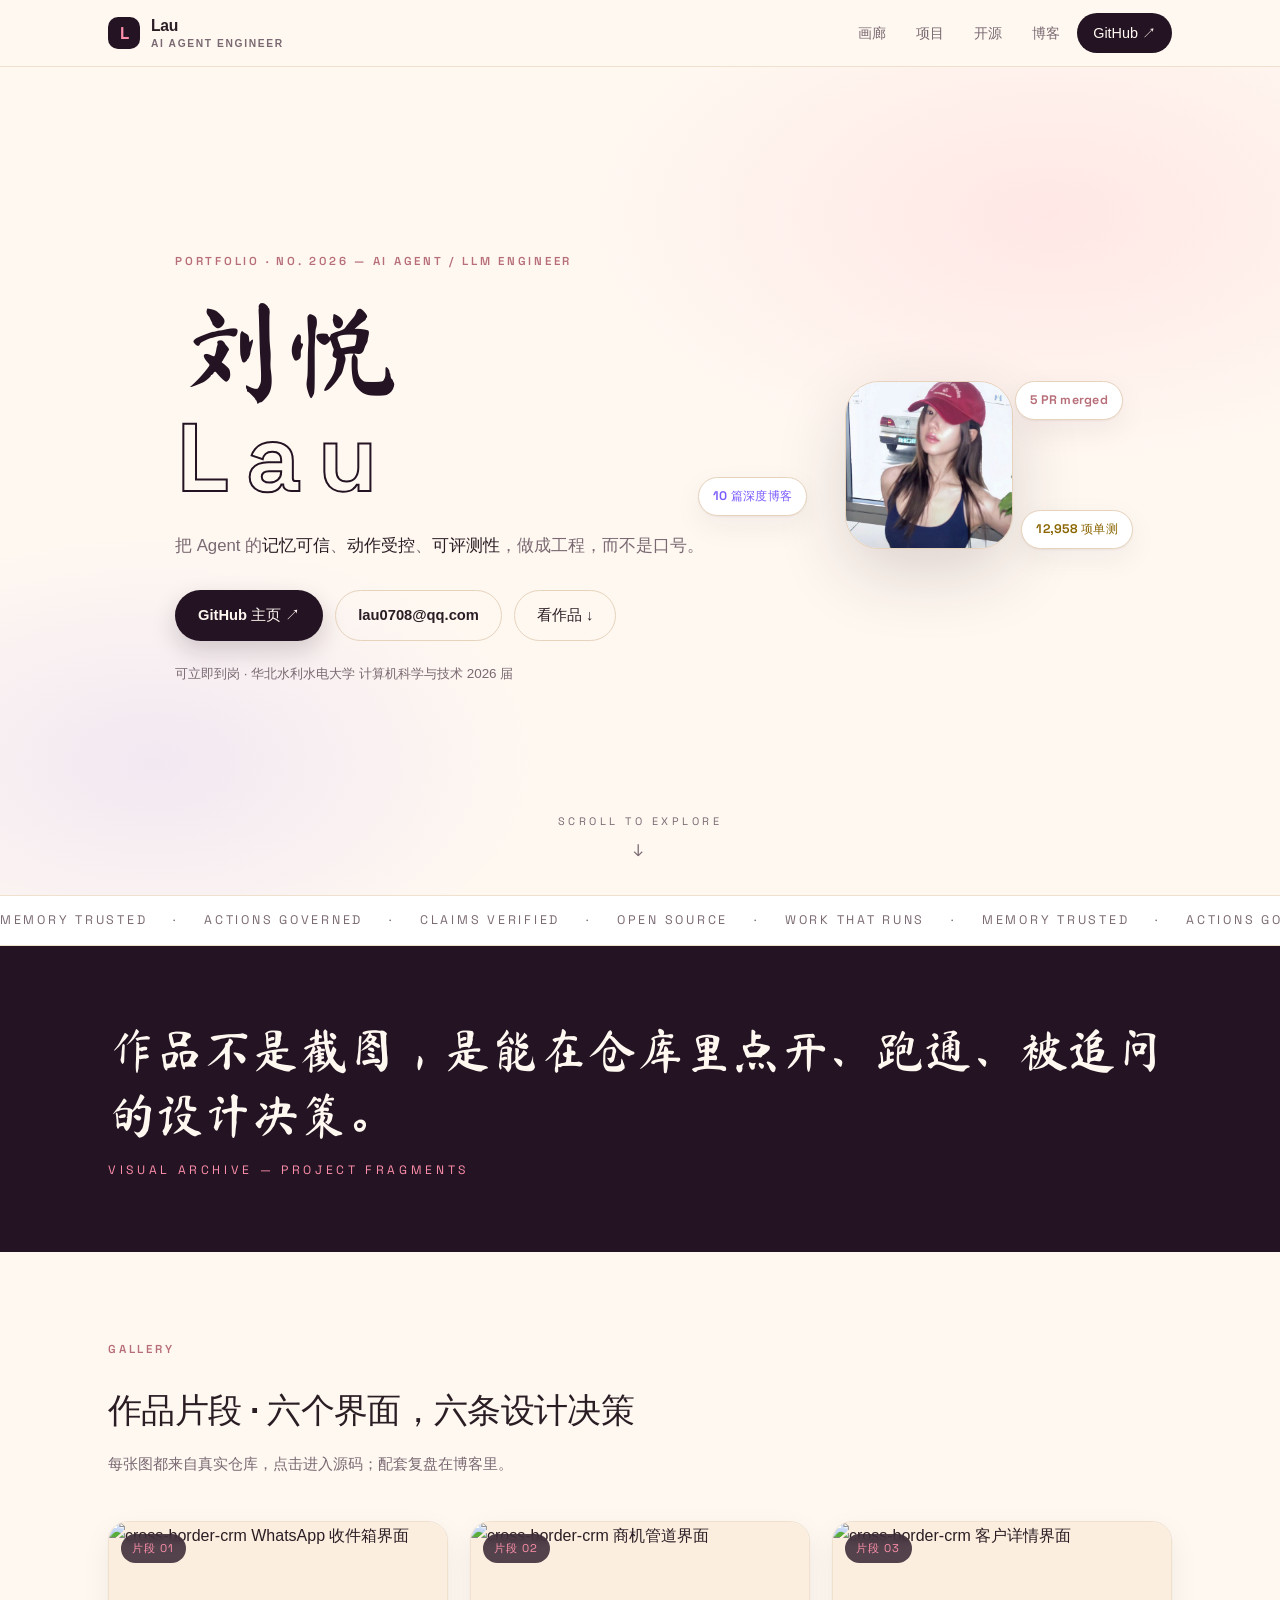
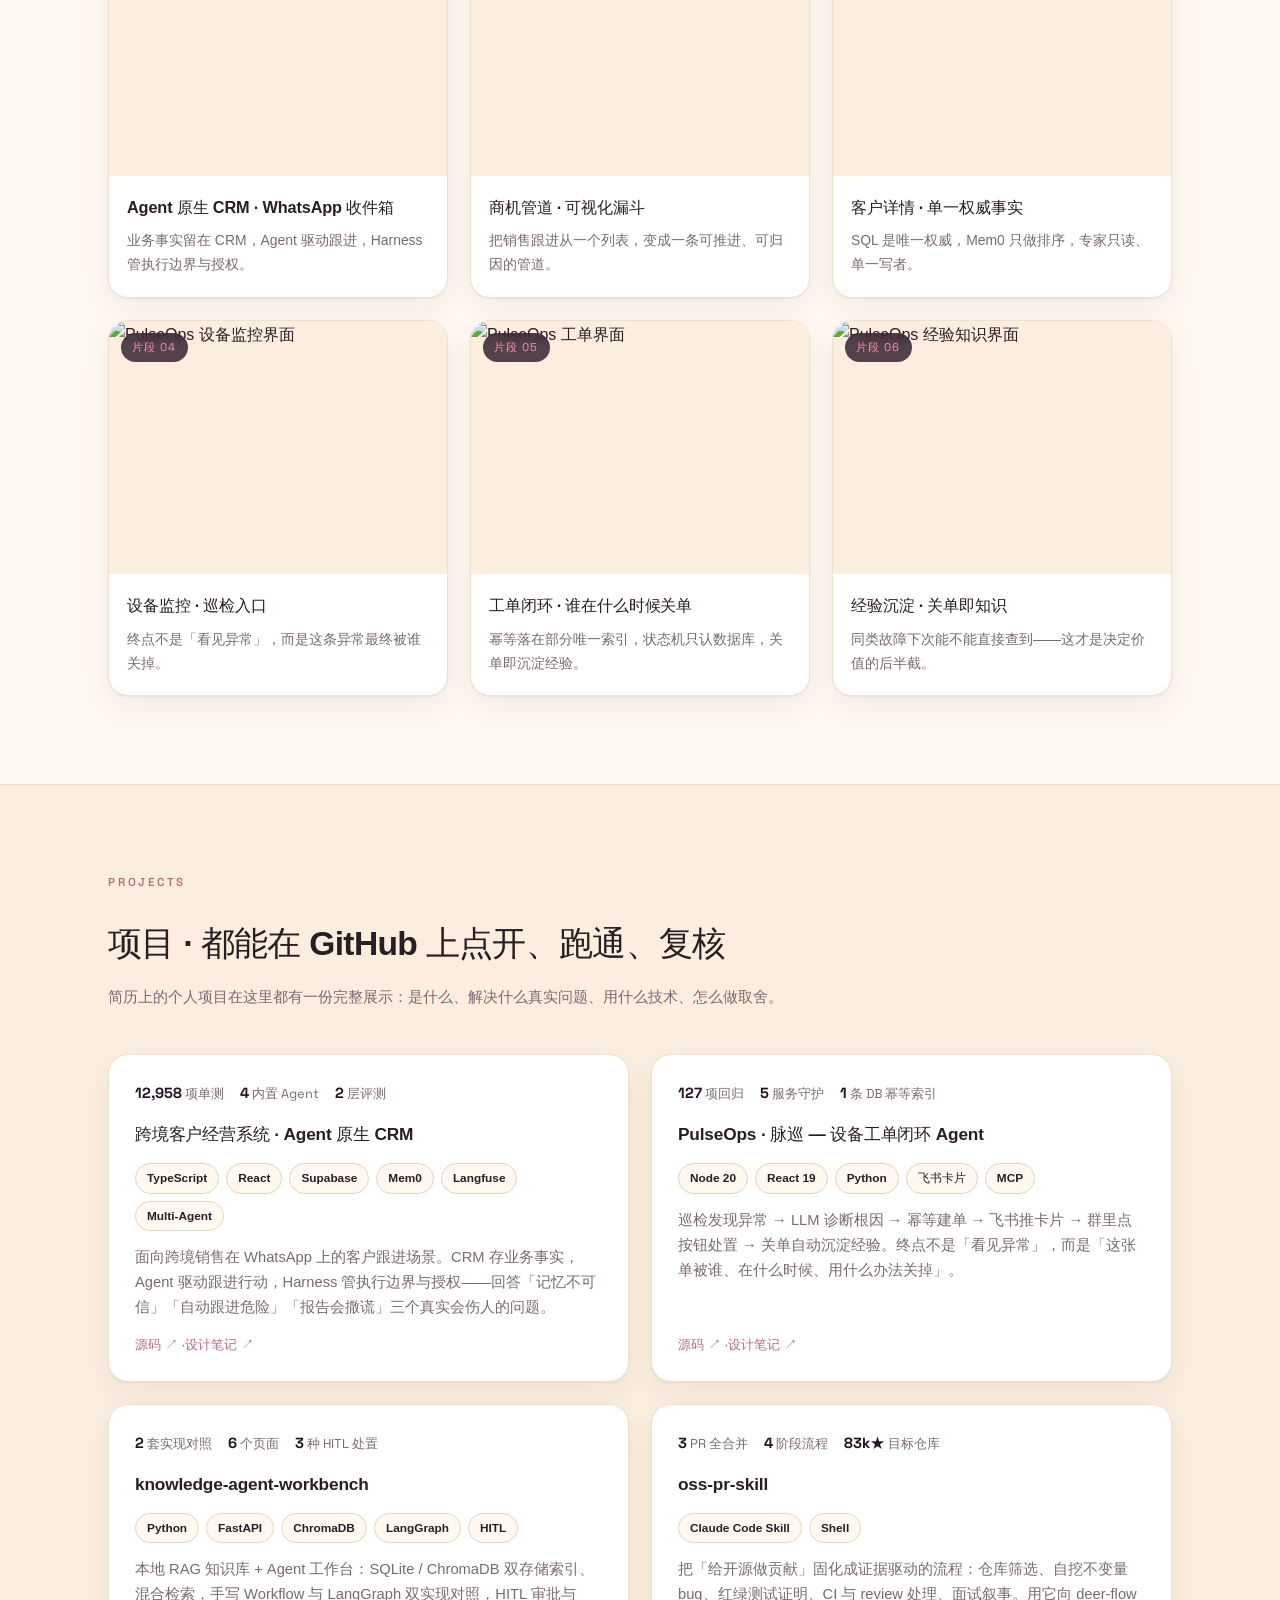
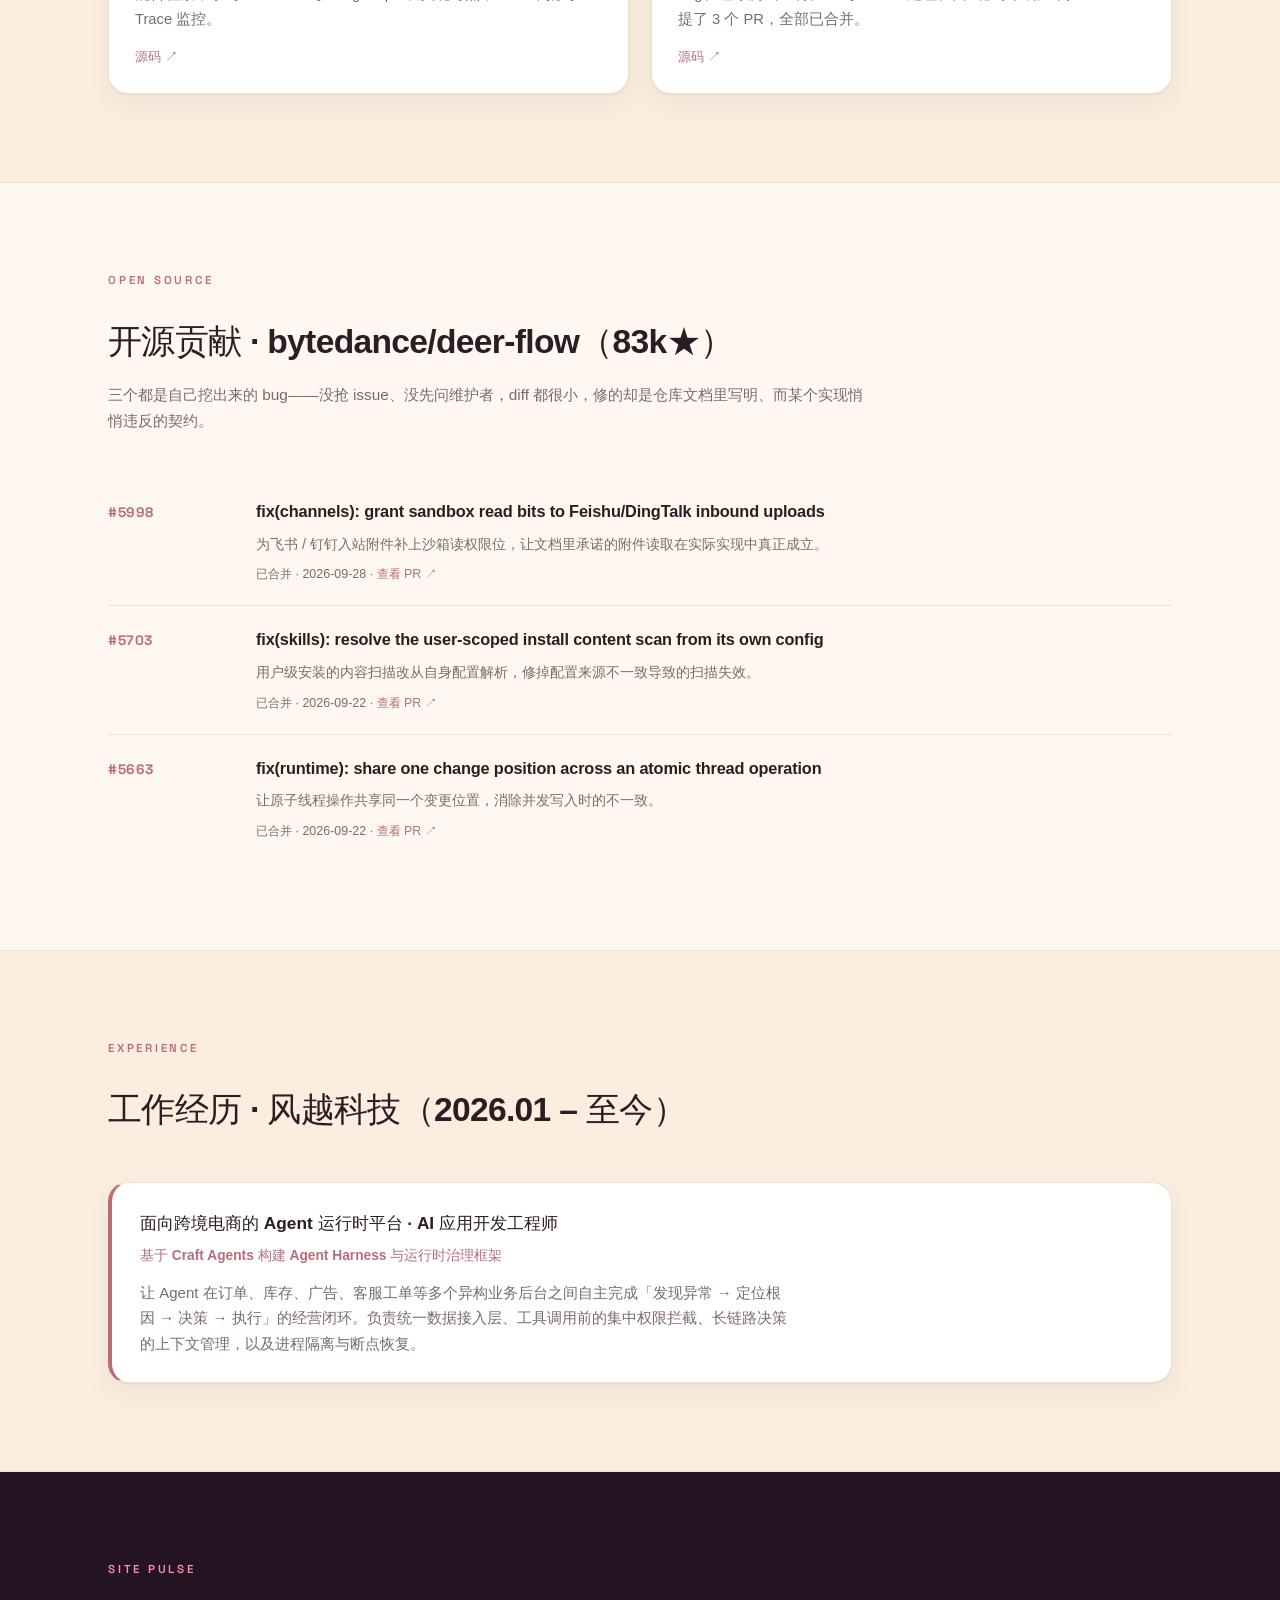
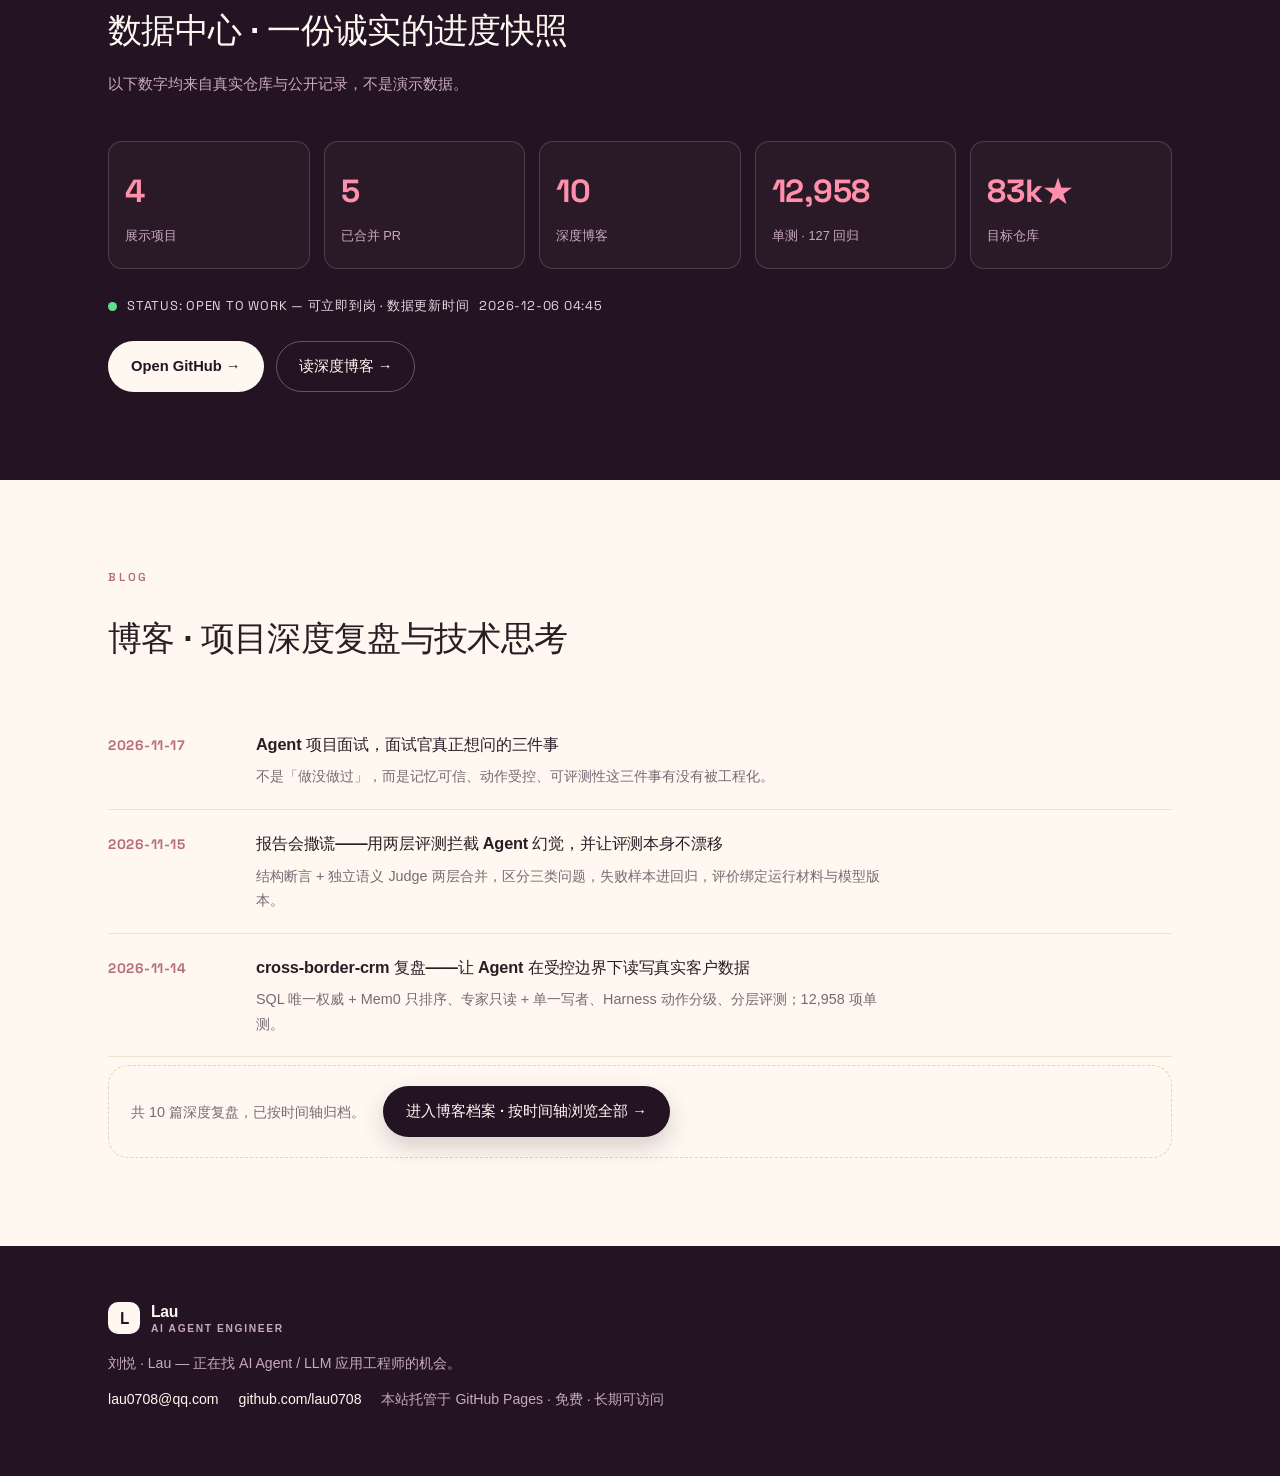
==== commit bef3a05b: "feat: custom avatar, blog archive timeline page, total merged PR count" ====
--- a/index.html
+++ b/index.html
@@ -22,7 +22,7 @@
         <a href="#gallery">画廊</a>
         <a href="#projects">项目</a>
         <a href="#opensource">开源</a>
-        <a href="#blog">博客</a>
+        <a href="./blog.html">博客</a>
         <a class="nav-cta" href="https://github.com/lau0708" target="_blank" rel="noopener">GitHub ↗</a>
       </nav>
     </div>
@@ -47,9 +47,9 @@
         </div>
         <div class="hero-visual" aria-hidden="true">
           <figure class="hero-avatar">
-            <img src="https://github.com/lau0708.png" alt="刘悦 Lau 的 GitHub 头像" />
+            <img src="./avatar.jpg" alt="刘悦 Lau 的 GitHub 头像" />
           </figure>
-          <span class="hero-chip chip-rose">3 PR merged</span>
+          <span class="hero-chip chip-rose">5 PR merged</span>
           <span class="hero-chip chip-purple">10 篇深度博客</span>
           <span class="hero-chip chip-yellow">12,958 项单测</span>
         </div>
@@ -285,7 +285,7 @@
         </header>
         <div class="pulse-grid">
           <div class="pulse-cell"><b>4</b><span>展示项目</span></div>
-          <div class="pulse-cell"><b>3</b><span>已合并 PR</span></div>
+          <div class="pulse-cell"><b>5</b><span>已合并 PR</span></div>
           <div class="pulse-cell"><b>10</b><span>深度博客</span></div>
           <div class="pulse-cell"><b>12,958</b><span>单测 · 127 回归</span></div>
           <div class="pulse-cell"><b>83k★</b><span>目标仓库</span></div>
@@ -329,60 +329,15 @@
           </div>
         </div>
 
-        <div class="pr-row">
-          <div class="pr-num">2026-11-12</div>
-          <div class="pr-body">
-            <h3><a href="./posts/pulseops-feishu-card.html">飞书卡片 3 秒预算——把一个工单闭环塞进一张卡，还带三级降级</a></h3>
-            <p>就地重绘、3 秒回调预算、Level 0/1/2 三级流式降级链与 Webhook 纯文本兜底。</p>
-          </div>
-        </div>
-
-        <div class="pr-row">
-          <div class="pr-num">2026-11-11</div>
-          <div class="pr-body">
-            <h3><a href="./posts/pulseops-close-loop.html">PulseOps 复盘——设备工单 Agent，为什么终点是「关单」而不是「看见异常」</a></h3>
-            <p>确定性骨架 + 两个 LLM 节点，幂等落在部分唯一索引，状态机只认数据库，关单即沉淀经验，127 项回归。</p>
-          </div>
-        </div>
-
-        <div class="pr-row">
-          <div class="pr-num">2026-11-08</div>
-          <div class="pr-body">
-            <h3><a href="./posts/oss-pr-skill-flow.html">把开源贡献做成可复用的流程——oss-pr-skill 的四个阶段</a></h3>
-            <p>仓库筛选、自挖不变量 bug、红绿测试证明、CI 与 review 处理，最后沉淀成面试叙事。</p>
-          </div>
-        </div>
-
-        <div class="pr-row">
-          <div class="pr-num">2026-11-04</div>
-          <div class="pr-body">
-            <h3><a href="./posts/craft-agents-permission.html">工具执行前的安全边界——PreToolUse 集中拦截与 safe/ask/allow-all</a></h3>
-            <p>SessionToolContext 注入凭据，PreToolUse 集中拦截，三档授权把安全边界从自觉变成管线。</p>
-          </div>
-        </div>
-
-        <div class="pr-row">
-          <div class="pr-num">2026-10-31</div>
-          <div class="pr-body">
-            <h3><a href="./posts/knowledge-agent-workbench-rag.html">knowledge-agent-workbench 复盘——手写 Workflow 与 LangGraph 双实现对照</a></h3>
-            <p>SQLite/ChromaDB 双存储、混合检索，手写与图版双实现，HITL 与 Trace 失败分析，以及诚实的已知限制。</p>
-          </div>
-        </div>
-
-        <div class="pr-row">
-          <div class="pr-num">2026-10-26</div>
-          <div class="pr-body">
-            <h3><a href="./posts/craft-agents-adapter.html">跨境电商 Agent 平台——把 N 个后台收敛成一套工具调用</a></h3>
-            <p>基于 ServerBuilder 设计统一数据源 Adapter，把 MCP 与 HTTP API 收敛成标准工具调用，新数据源接入不改主流程。</p>
-          </div>
-        </div>
-
-        <div class="pr-row">
-          <div class="pr-num">2026-09-30</div>
-          <div class="pr-body">
-            <h3><a href="./posts/deer-flow-3-prs.html">怎么给 83k star 的开源项目提 3 个 PR——测试不对称就是 bug 定位器</a></h3>
-            <p>没抢 issue、没先问维护者，三个 PR 全部合并。复盘一条可复用的启发式：测试不对称就是 bug 定位器。</p>
-          </div>
+
+
+
+
+
+
+        <div class="blog-more">
+          <p>共 10 篇深度复盘，已按时间轴归档。</p>
+          <a class="btn btn-solid" href="./blog.html">进入博客档案 · 按时间轴浏览全部 →</a>
         </div>
       </div>
     </section>
--- a/style.css
+++ b/style.css
@@ -361,3 +361,56 @@
   .pulse-grid { grid-template-columns: repeat(2, 1fr); }
   .post { padding: 36px 18px 56px; }
 }
+
+/* ===== Nav active state ===== */
+.nav a.active { color: var(--text); background: rgba(36,19,34,.07); }
+
+/* ===== Blog archive hero ===== */
+.archive-hero { padding: 96px 0 20px; }
+.archive-title { font-family: var(--font-display-cn); font-weight: 400; font-size: clamp(3rem, 7vw, 5rem); line-height: 1; color: var(--ink); }
+.archive-title-en { font-size: .55em; color: var(--rose); margin-left: 8px; }
+.archive-sub { margin-top: 16px; max-width: 640px; color: var(--muted); font-size: 1rem; }
+
+/* ===== Timeline / archive ===== */
+.timeline { position: relative; margin-top: 24px; padding-left: 4px; }
+.tl-group { position: relative; padding: 6px 0 10px 250px; }
+.tl-group::before {
+  content: ""; position: absolute; left: 118px; top: 0; bottom: 0;
+  width: 1px; background: linear-gradient(var(--rose), var(--border-strong));
+}
+.tl-month { position: sticky; top: 78px; margin: 0 0 8px -250px; display: flex; flex-direction: column; align-items: flex-start; gap: 2px; }
+.tl-month-cn { font-family: var(--font-display-cn); font-size: 1.6rem; color: var(--ink); }
+.tl-month-en { font-family: var(--font-display-en); font-size: .7rem; letter-spacing: .26em; color: var(--rose); }
+
+.tl-item { position: relative; display: grid; grid-template-columns: 78px 1fr; gap: 16px; padding: 16px 0; }
+.tl-item::before {
+  content: ""; position: absolute; left: -136px; top: 26px;
+  width: 9px; height: 9px; border-radius: 50%;
+  background: var(--rose); box-shadow: 0 0 0 4px var(--cream), 0 0 0 5px var(--rose);
+}
+.tl-date { display: flex; flex-direction: column; align-items: center; gap: 0; }
+.tl-date b { font-family: var(--font-display-en); font-size: 1.7rem; line-height: 1; color: var(--ink); }
+.tl-date span { font-family: var(--font-display-en); font-size: .7rem; letter-spacing: .1em; color: var(--muted); }
+.tl-body { background: var(--surface); border: 1px solid var(--border); border-radius: var(--radius); padding: 16px 20px; box-shadow: var(--shadow-card); }
+.tl-body h3 { font-size: 1.02rem; letter-spacing: -.01em; }
+.tl-body h3 a { color: var(--text); }
+.tl-body h3 a:hover { color: var(--rose); text-decoration: none; }
+.tl-body p { margin-top: 6px; font-size: .88rem; color: var(--muted); }
+
+.blog-more {
+  margin-top: 8px; padding: 20px 22px; border: 1px dashed var(--border-strong);
+  border-radius: var(--radius-lg); display: flex; flex-wrap: wrap; align-items: center; gap: 10px 18px;
+}
+.blog-more p { color: var(--muted); font-size: .9rem; }
+
+.archive-cta { display: flex; flex-wrap: wrap; gap: 12px; margin-top: 36px; }
+
+@media (max-width: 720px) {
+  .tl-group { padding-left: 0; }
+  .tl-group::before { left: 24px; }
+  .tl-month { position: static; margin: 18px 0 6px 0; flex-direction: row; align-items: baseline; gap: 10px; }
+  .tl-item { grid-template-columns: 64px 1fr; }
+  .tl-item::before { left: 18px; }
+  .tl-date b { font-size: 1.4rem; }
+  .archive-hero { padding-top: 64px; }
+}
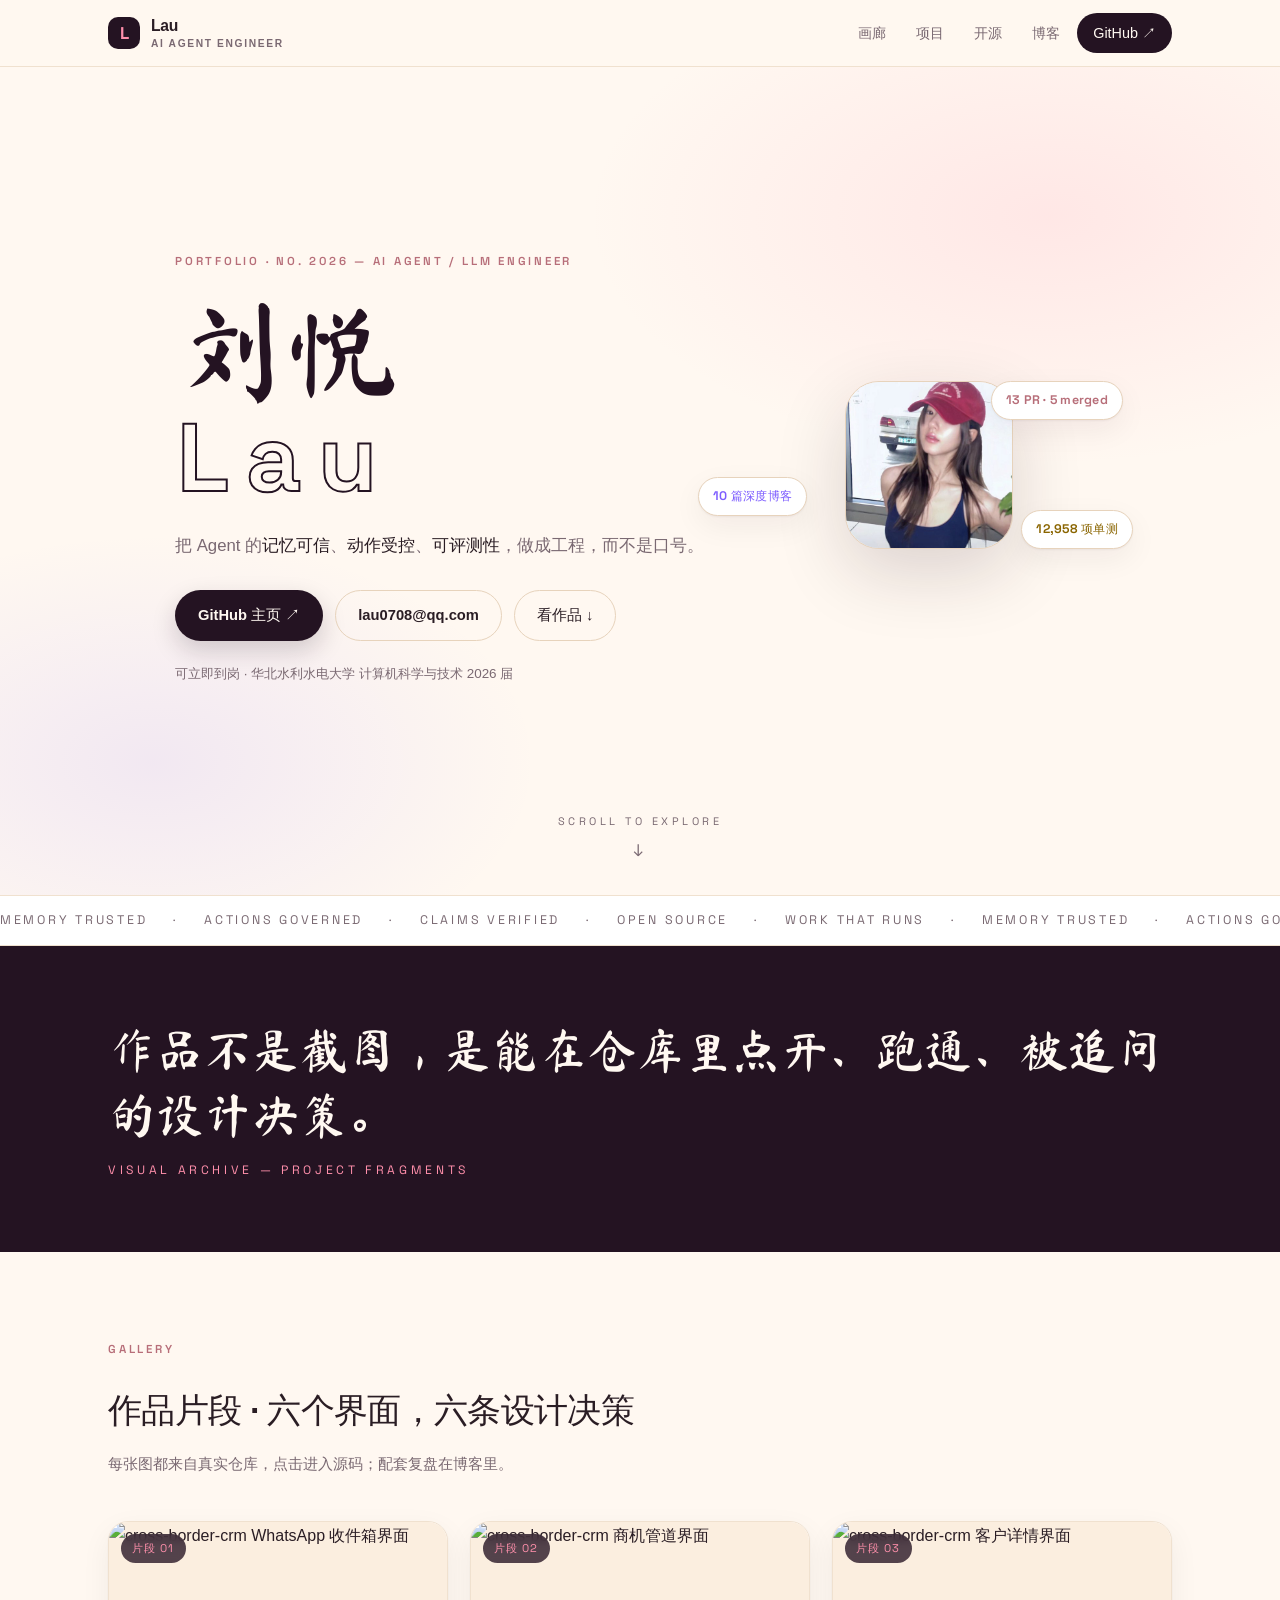
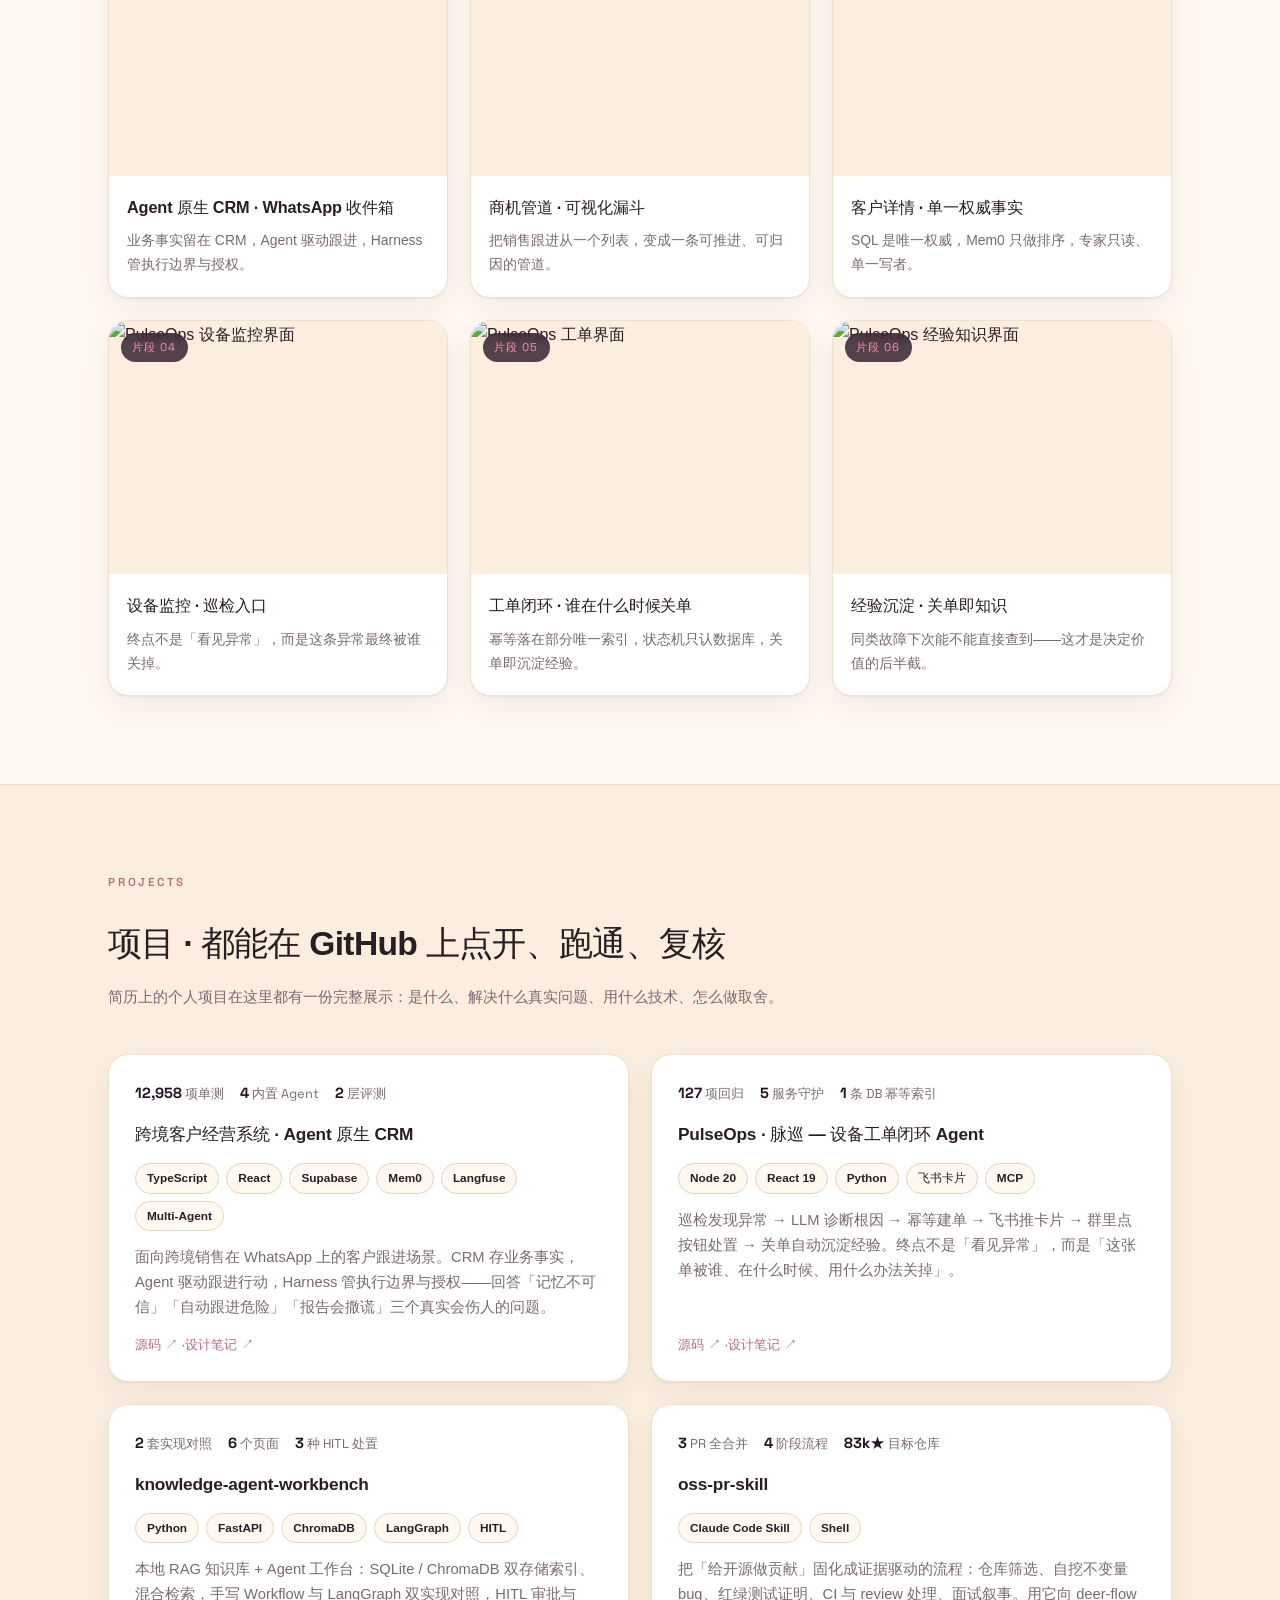
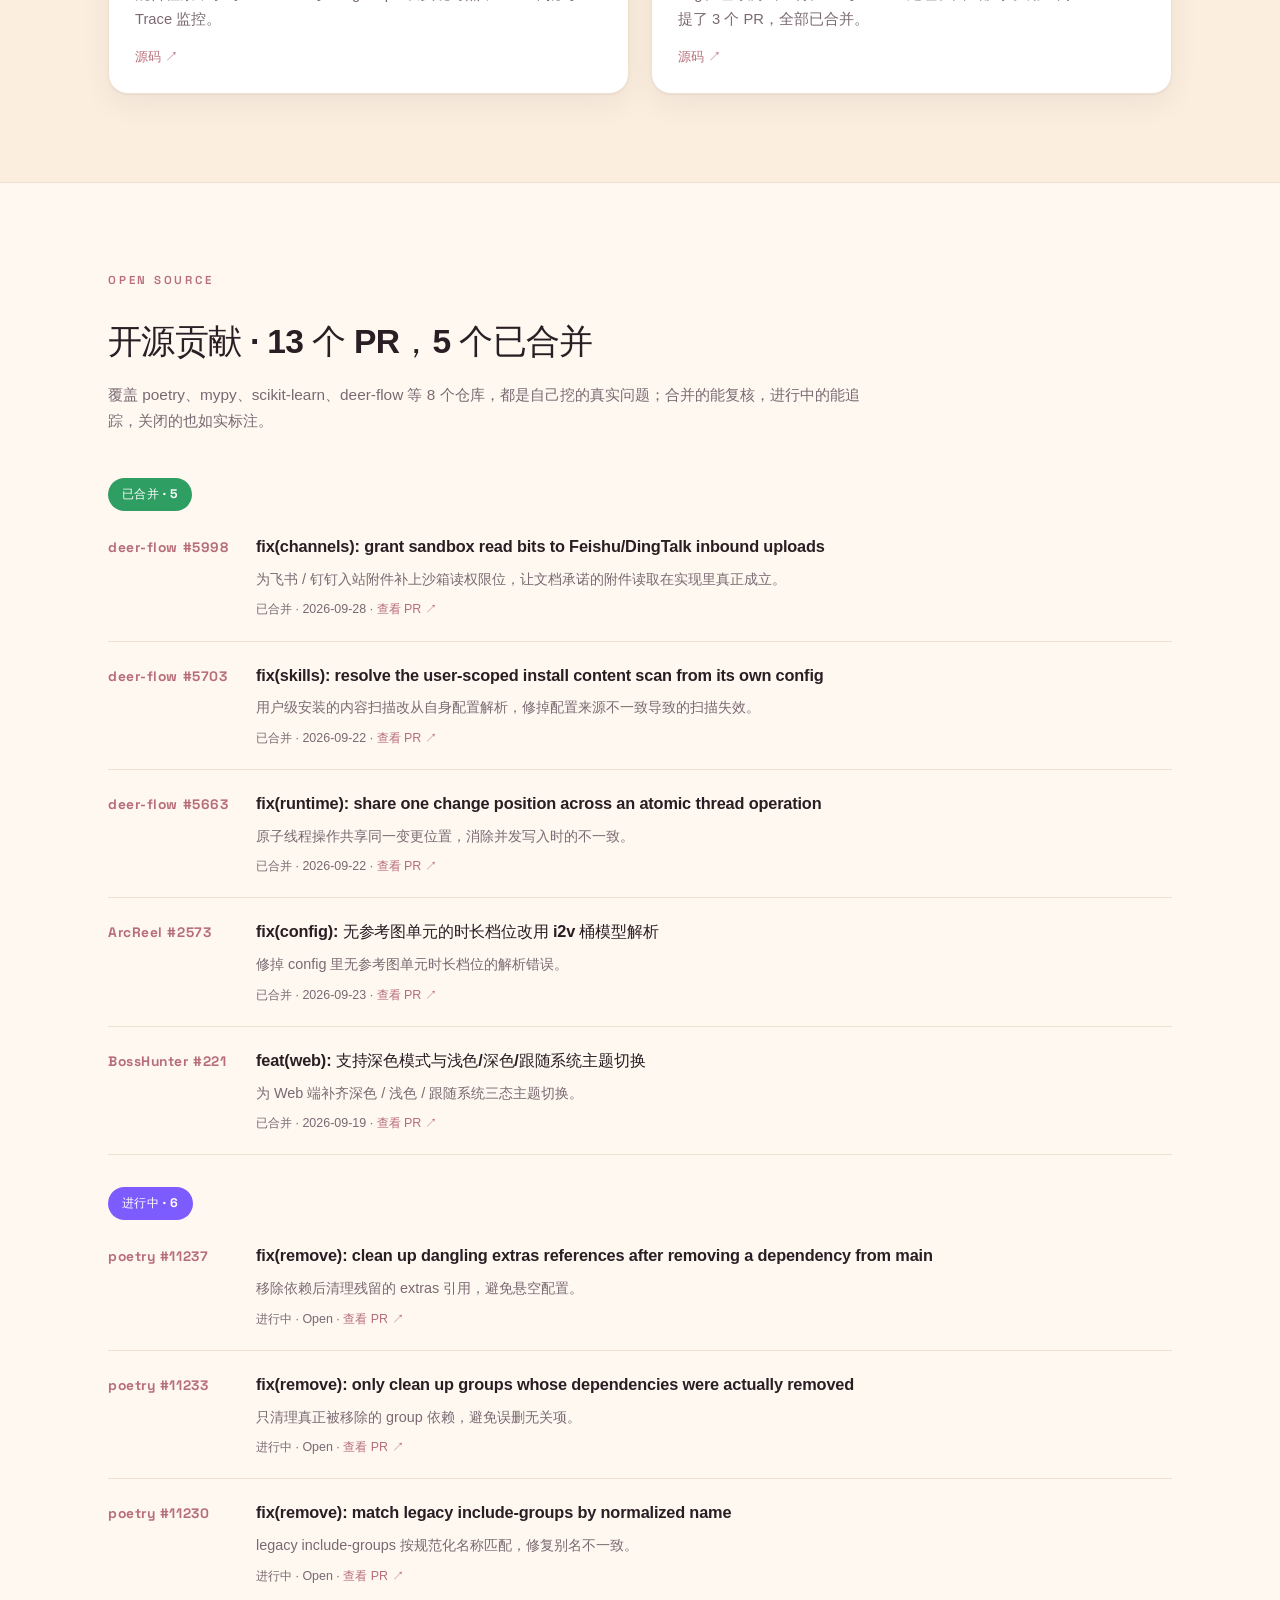
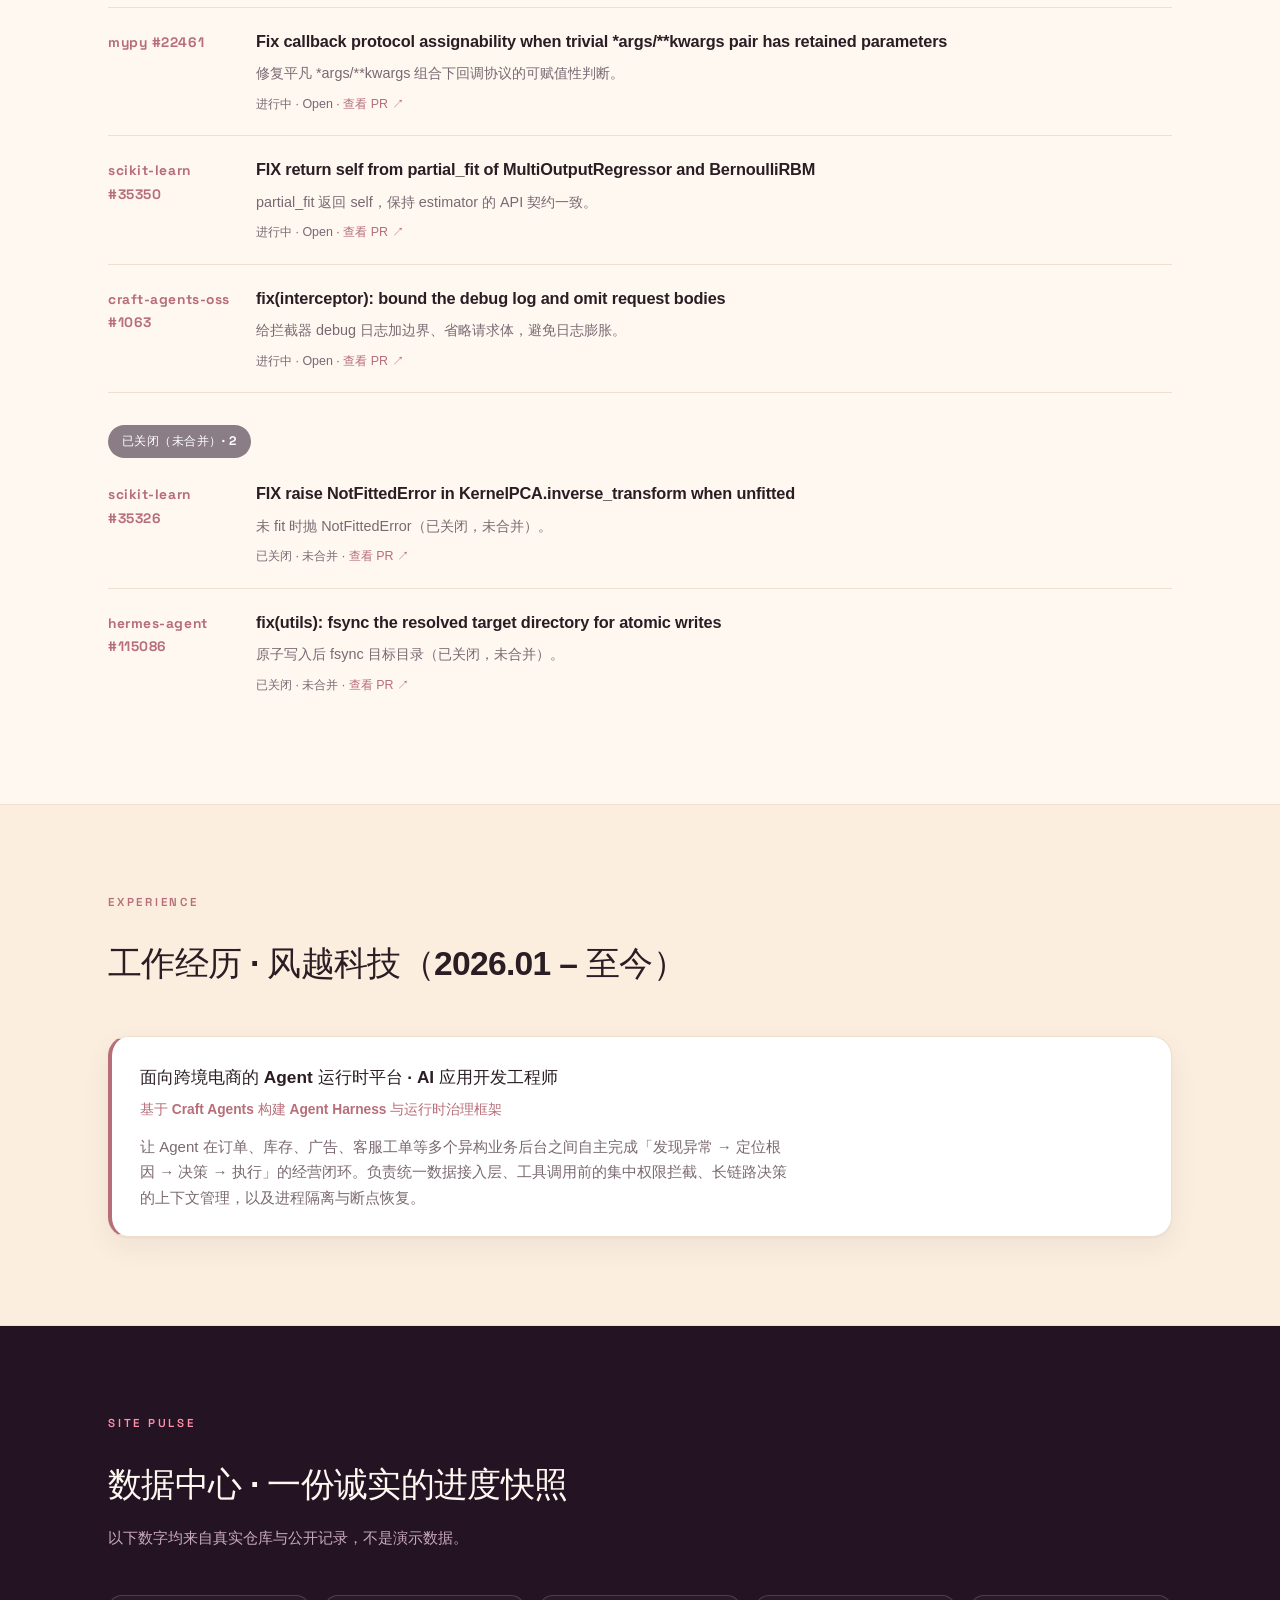
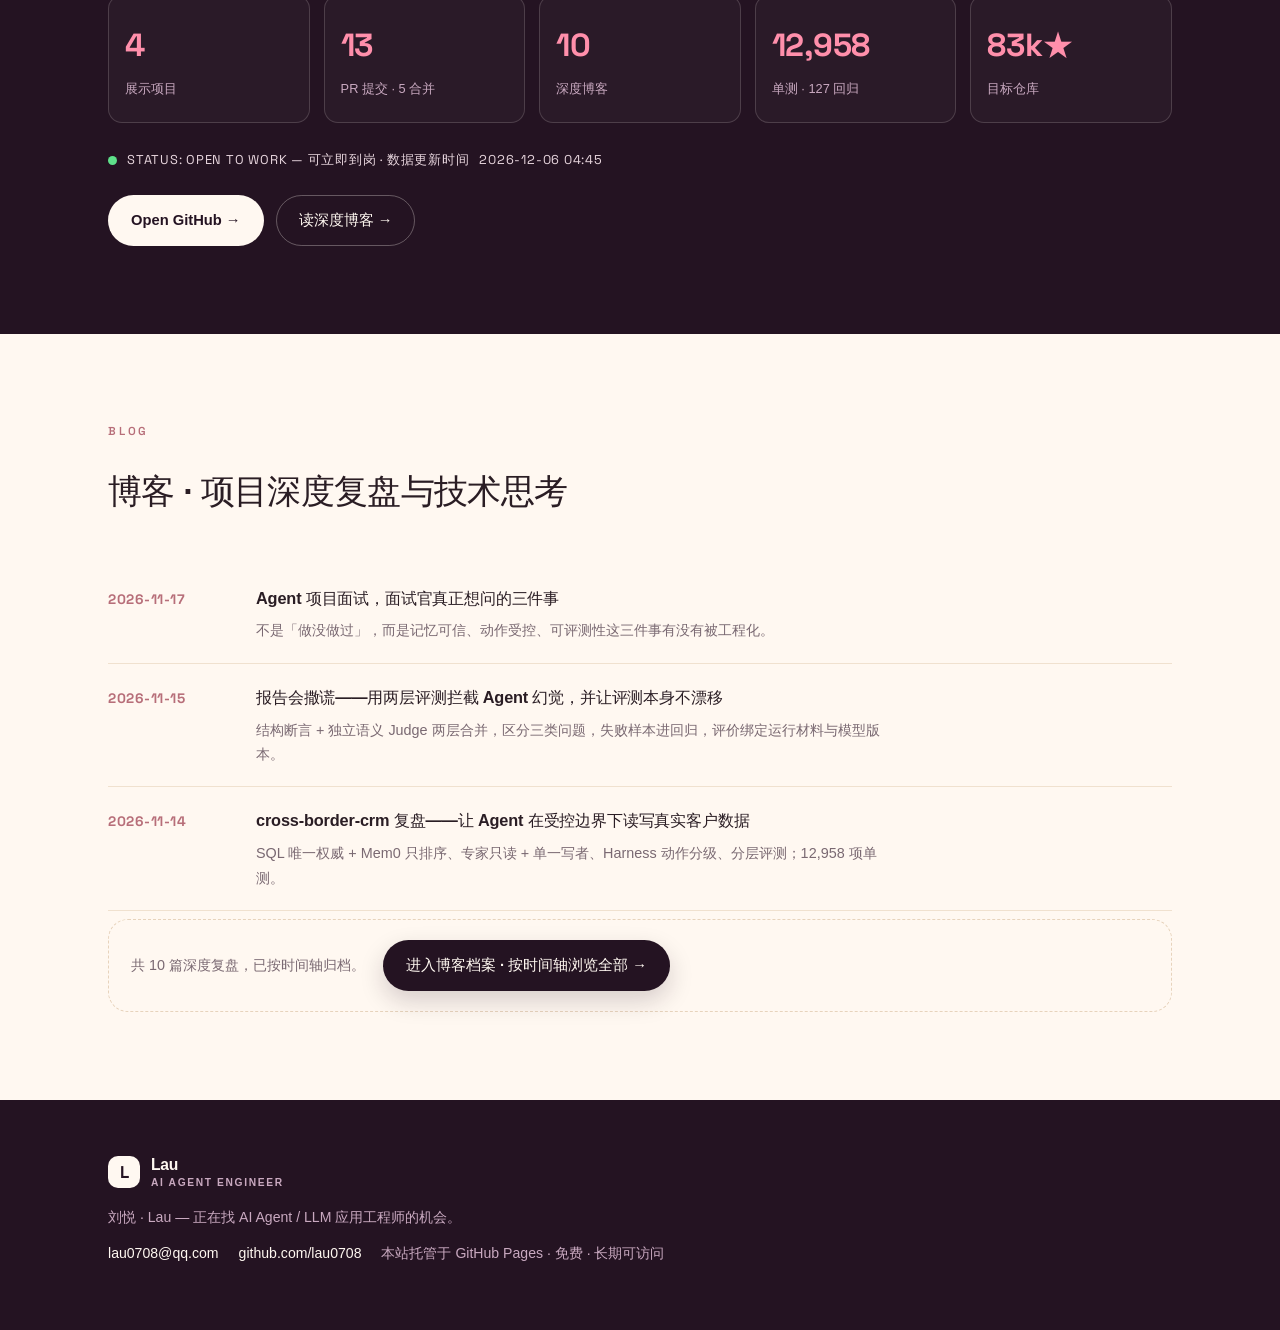
==== commit d8ba56f8: "opensource: show all 13 PRs grouped (5 merged / 6 open / 2 closed)" ====
--- a/index.html
+++ b/index.html
@@ -49,7 +49,7 @@
           <figure class="hero-avatar">
             <img src="./avatar.jpg" alt="刘悦 Lau 的 GitHub 头像" />
           </figure>
-          <span class="hero-chip chip-rose">5 PR merged</span>
+          <span class="hero-chip chip-rose">13 PR · 5 merged</span>
           <span class="hero-chip chip-purple">10 篇深度博客</span>
           <span class="hero-chip chip-yellow">12,958 项单测</span>
         </div>
@@ -229,39 +229,121 @@
       <div class="wrap">
         <header class="pagehead">
           <p class="kicker">OPEN SOURCE</p>
-          <h2>开源贡献 · bytedance/deer-flow（83k★）</h2>
-          <p class="subtitle">三个都是自己挖出来的 bug——没抢 issue、没先问维护者，diff 都很小，修的却是仓库文档里写明、而某个实现悄悄违反的契约。</p>
-        </header>
-
-        <div class="pr-row">
-          <div class="pr-num">#5998</div>
+          <h2>开源贡献 · 13 个 PR，5 个已合并</h2>
+          <p class="subtitle">覆盖 poetry、mypy、scikit-learn、deer-flow 等 8 个仓库，都是自己挖的真实问题；合并的能复核，进行中的能追踪，关闭的也如实标注。</p>
+        </header>
+
+        <h3 class="oss-group-title"><span class="oss-badge merged">已合并 · 5</span></h3>
+        <div class="pr-row">
+          <div class="pr-num">deer-flow #5998</div>
           <div class="pr-body">
             <h3><a href="https://github.com/bytedance/deer-flow/pull/5998" target="_blank" rel="noopener">fix(channels): grant sandbox read bits to Feishu/DingTalk inbound uploads</a></h3>
-            <p>为飞书 / 钉钉入站附件补上沙箱读权限位，让文档里承诺的附件读取在实际实现中真正成立。</p>
+            <p>为飞书 / 钉钉入站附件补上沙箱读权限位，让文档承诺的附件读取在实现里真正成立。</p>
             <div class="meta">已合并 · 2026-09-28 · <a href="https://github.com/bytedance/deer-flow/pull/5998" target="_blank" rel="noopener">查看 PR ↗</a></div>
           </div>
         </div>
-
-        <div class="pr-row">
-          <div class="pr-num">#5703</div>
+        <div class="pr-row">
+          <div class="pr-num">deer-flow #5703</div>
           <div class="pr-body">
             <h3><a href="https://github.com/bytedance/deer-flow/pull/5703" target="_blank" rel="noopener">fix(skills): resolve the user-scoped install content scan from its own config</a></h3>
             <p>用户级安装的内容扫描改从自身配置解析，修掉配置来源不一致导致的扫描失效。</p>
             <div class="meta">已合并 · 2026-09-22 · <a href="https://github.com/bytedance/deer-flow/pull/5703" target="_blank" rel="noopener">查看 PR ↗</a></div>
           </div>
         </div>
-
-        <div class="pr-row">
-          <div class="pr-num">#5663</div>
+        <div class="pr-row">
+          <div class="pr-num">deer-flow #5663</div>
           <div class="pr-body">
             <h3><a href="https://github.com/bytedance/deer-flow/pull/5663" target="_blank" rel="noopener">fix(runtime): share one change position across an atomic thread operation</a></h3>
-            <p>让原子线程操作共享同一个变更位置，消除并发写入时的不一致。</p>
+            <p>原子线程操作共享同一变更位置，消除并发写入时的不一致。</p>
             <div class="meta">已合并 · 2026-09-22 · <a href="https://github.com/bytedance/deer-flow/pull/5663" target="_blank" rel="noopener">查看 PR ↗</a></div>
           </div>
         </div>
-      </div>
-    </section>
-
+        <div class="pr-row">
+          <div class="pr-num">ArcReel #2573</div>
+          <div class="pr-body">
+            <h3><a href="https://github.com/ArcReel/ArcReel/pull/2573" target="_blank" rel="noopener">fix(config): 无参考图单元的时长档位改用 i2v 桶模型解析</a></h3>
+            <p>修掉 config 里无参考图单元时长档位的解析错误。</p>
+            <div class="meta">已合并 · 2026-09-23 · <a href="https://github.com/ArcReel/ArcReel/pull/2573" target="_blank" rel="noopener">查看 PR ↗</a></div>
+          </div>
+        </div>
+        <div class="pr-row">
+          <div class="pr-num">BossHunter #221</div>
+          <div class="pr-body">
+            <h3><a href="https://github.com/shengjidaguai-china/BossHunter/pull/221" target="_blank" rel="noopener">feat(web): 支持深色模式与浅色/深色/跟随系统主题切换</a></h3>
+            <p>为 Web 端补齐深色 / 浅色 / 跟随系统三态主题切换。</p>
+            <div class="meta">已合并 · 2026-09-19 · <a href="https://github.com/shengjidaguai-china/BossHunter/pull/221" target="_blank" rel="noopener">查看 PR ↗</a></div>
+          </div>
+        </div>
+
+        <h3 class="oss-group-title"><span class="oss-badge open">进行中 · 6</span></h3>
+        <div class="pr-row">
+          <div class="pr-num">poetry #11237</div>
+          <div class="pr-body">
+            <h3><a href="https://github.com/python-poetry/poetry/pull/11237" target="_blank" rel="noopener">fix(remove): clean up dangling extras references after removing a dependency from main</a></h3>
+            <p>移除依赖后清理残留的 extras 引用，避免悬空配置。</p>
+            <div class="meta">进行中 · Open · <a href="https://github.com/python-poetry/poetry/pull/11237" target="_blank" rel="noopener">查看 PR ↗</a></div>
+          </div>
+        </div>
+        <div class="pr-row">
+          <div class="pr-num">poetry #11233</div>
+          <div class="pr-body">
+            <h3><a href="https://github.com/python-poetry/poetry/pull/11233" target="_blank" rel="noopener">fix(remove): only clean up groups whose dependencies were actually removed</a></h3>
+            <p>只清理真正被移除的 group 依赖，避免误删无关项。</p>
+            <div class="meta">进行中 · Open · <a href="https://github.com/python-poetry/poetry/pull/11233" target="_blank" rel="noopener">查看 PR ↗</a></div>
+          </div>
+        </div>
+        <div class="pr-row">
+          <div class="pr-num">poetry #11230</div>
+          <div class="pr-body">
+            <h3><a href="https://github.com/python-poetry/poetry/pull/11230" target="_blank" rel="noopener">fix(remove): match legacy include-groups by normalized name</a></h3>
+            <p>legacy include-groups 按规范化名称匹配，修复别名不一致。</p>
+            <div class="meta">进行中 · Open · <a href="https://github.com/python-poetry/poetry/pull/11230" target="_blank" rel="noopener">查看 PR ↗</a></div>
+          </div>
+        </div>
+        <div class="pr-row">
+          <div class="pr-num">mypy #22461</div>
+          <div class="pr-body">
+            <h3><a href="https://github.com/python/mypy/pull/22461" target="_blank" rel="noopener">Fix callback protocol assignability when trivial *args/**kwargs pair has retained parameters</a></h3>
+            <p>修复平凡 *args/**kwargs 组合下回调协议的可赋值性判断。</p>
+            <div class="meta">进行中 · Open · <a href="https://github.com/python/mypy/pull/22461" target="_blank" rel="noopener">查看 PR ↗</a></div>
+          </div>
+        </div>
+        <div class="pr-row">
+          <div class="pr-num">scikit-learn #35350</div>
+          <div class="pr-body">
+            <h3><a href="https://github.com/scikit-learn/scikit-learn/pull/35350" target="_blank" rel="noopener">FIX return self from partial_fit of MultiOutputRegressor and BernoulliRBM</a></h3>
+            <p>partial_fit 返回 self，保持 estimator 的 API 契约一致。</p>
+            <div class="meta">进行中 · Open · <a href="https://github.com/scikit-learn/scikit-learn/pull/35350" target="_blank" rel="noopener">查看 PR ↗</a></div>
+          </div>
+        </div>
+        <div class="pr-row">
+          <div class="pr-num">craft-agents-oss #1063</div>
+          <div class="pr-body">
+            <h3><a href="https://github.com/craft-ai-agents/craft-agents-oss/pull/1063" target="_blank" rel="noopener">fix(interceptor): bound the debug log and omit request bodies</a></h3>
+            <p>给拦截器 debug 日志加边界、省略请求体，避免日志膨胀。</p>
+            <div class="meta">进行中 · Open · <a href="https://github.com/craft-ai-agents/craft-agents-oss/pull/1063" target="_blank" rel="noopener">查看 PR ↗</a></div>
+          </div>
+        </div>
+
+        <h3 class="oss-group-title"><span class="oss-badge closed">已关闭（未合并）· 2</span></h3>
+        <div class="pr-row">
+          <div class="pr-num">scikit-learn #35326</div>
+          <div class="pr-body">
+            <h3><a href="https://github.com/scikit-learn/scikit-learn/pull/35326" target="_blank" rel="noopener">FIX raise NotFittedError in KernelPCA.inverse_transform when unfitted</a></h3>
+            <p>未 fit 时抛 NotFittedError（已关闭，未合并）。</p>
+            <div class="meta">已关闭 · 未合并 · <a href="https://github.com/scikit-learn/scikit-learn/pull/35326" target="_blank" rel="noopener">查看 PR ↗</a></div>
+          </div>
+        </div>
+        <div class="pr-row">
+          <div class="pr-num">hermes-agent #115086</div>
+          <div class="pr-body">
+            <h3><a href="https://github.com/NousResearch/hermes-agent/pull/115086" target="_blank" rel="noopener">fix(utils): fsync the resolved target directory for atomic writes</a></h3>
+            <p>原子写入后 fsync 目标目录（已关闭，未合并）。</p>
+            <div class="meta">已关闭 · 未合并 · <a href="https://github.com/NousResearch/hermes-agent/pull/115086" target="_blank" rel="noopener">查看 PR ↗</a></div>
+          </div>
+        </div>
+      </div>
+    </section>
     <section class="section section-alt" id="work">
       <div class="wrap">
         <header class="pagehead">
@@ -285,7 +367,7 @@
         </header>
         <div class="pulse-grid">
           <div class="pulse-cell"><b>4</b><span>展示项目</span></div>
-          <div class="pulse-cell"><b>5</b><span>已合并 PR</span></div>
+          <div class="pulse-cell"><b>13</b><span>PR 提交 · 5 合并</span></div>
           <div class="pulse-cell"><b>10</b><span>深度博客</span></div>
           <div class="pulse-cell"><b>12,958</b><span>单测 · 127 回归</span></div>
           <div class="pulse-cell"><b>83k★</b><span>目标仓库</span></div>
--- a/style.css
+++ b/style.css
@@ -414,3 +414,10 @@
   .tl-date b { font-size: 1.4rem; }
   .archive-hero { padding-top: 64px; }
 }
+
+/* ===== Open source groups ===== */
+.oss-group-title { margin: 32px 0 2px; font-family: var(--font-display-en); font-size: .76rem; letter-spacing: .14em; text-transform: uppercase; color: var(--muted); }
+.oss-badge { display: inline-block; padding: 6px 14px; border-radius: 999px; font-weight: 700; color: #fff; font-size: .78rem; letter-spacing: .04em; }
+.oss-badge.merged { background: #2f9e63; }
+.oss-badge.open { background: var(--purple); }
+.oss-badge.closed { background: #8a7d85; }
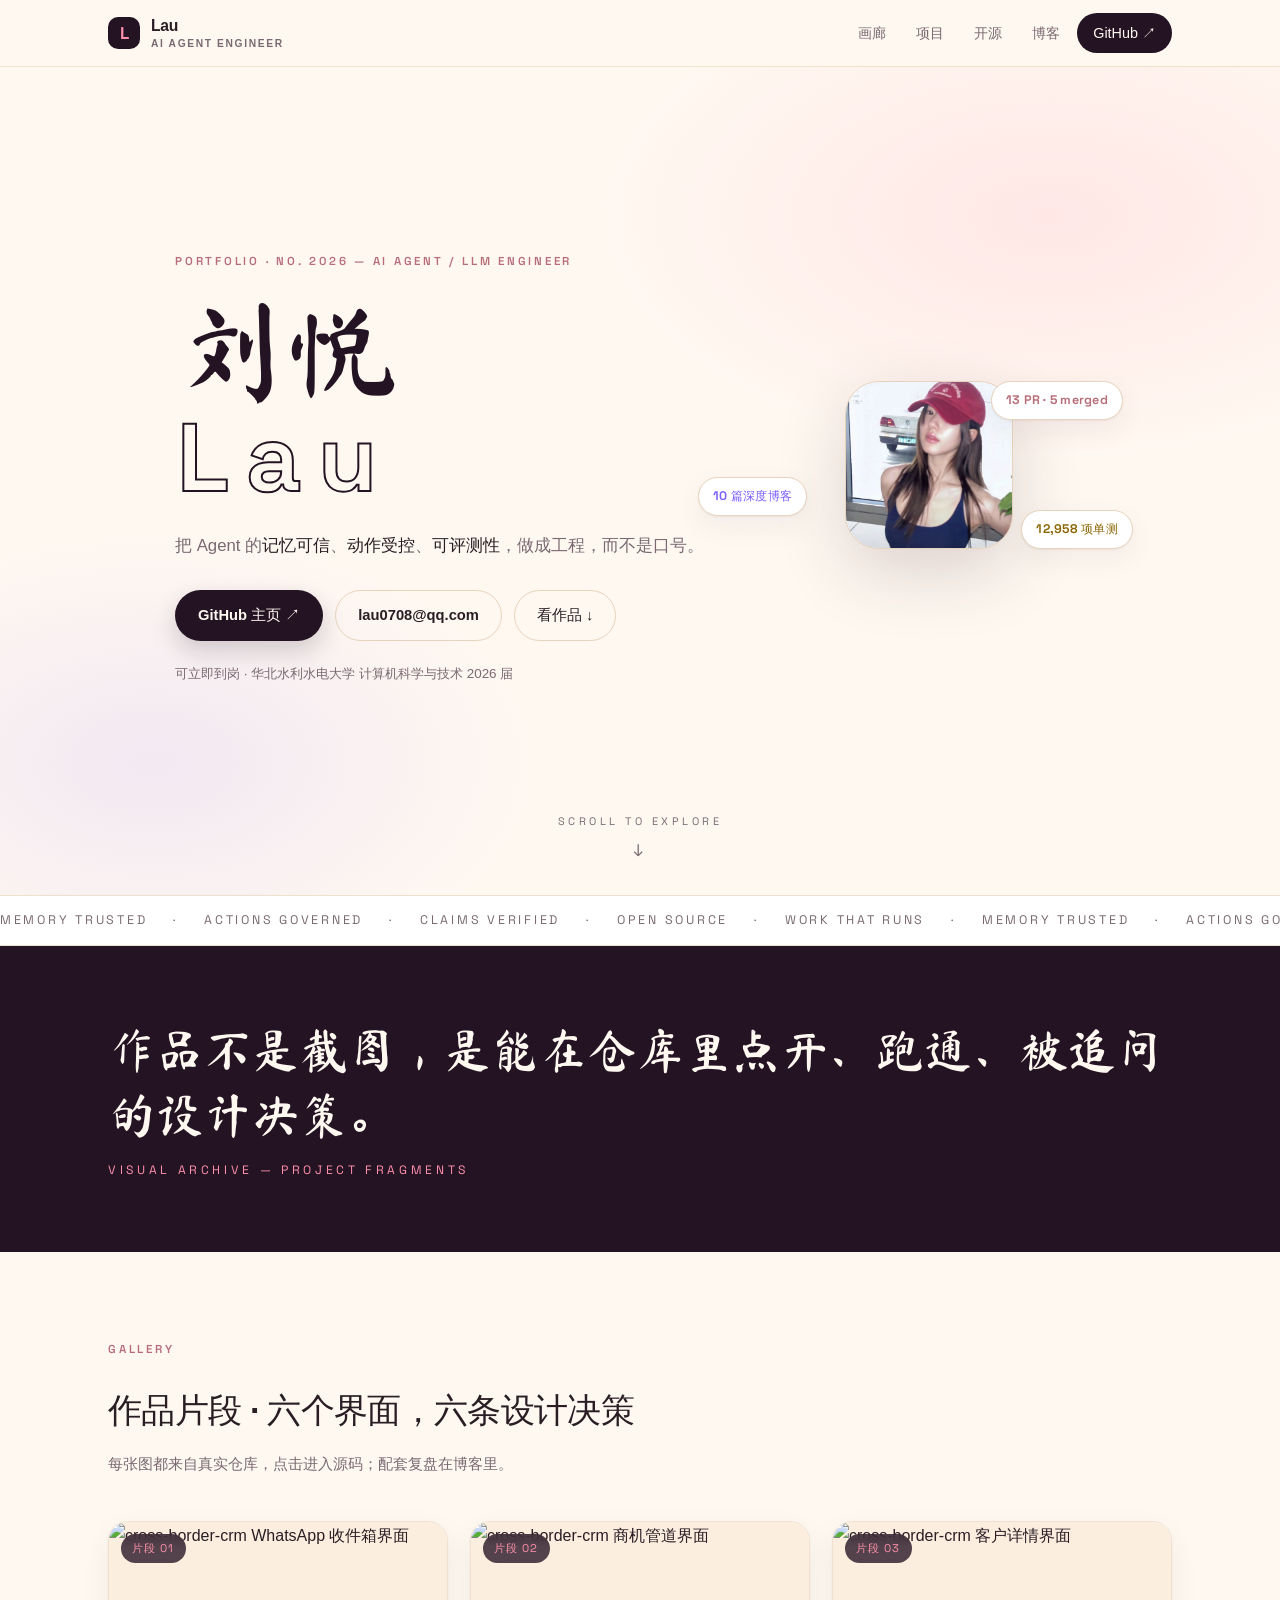
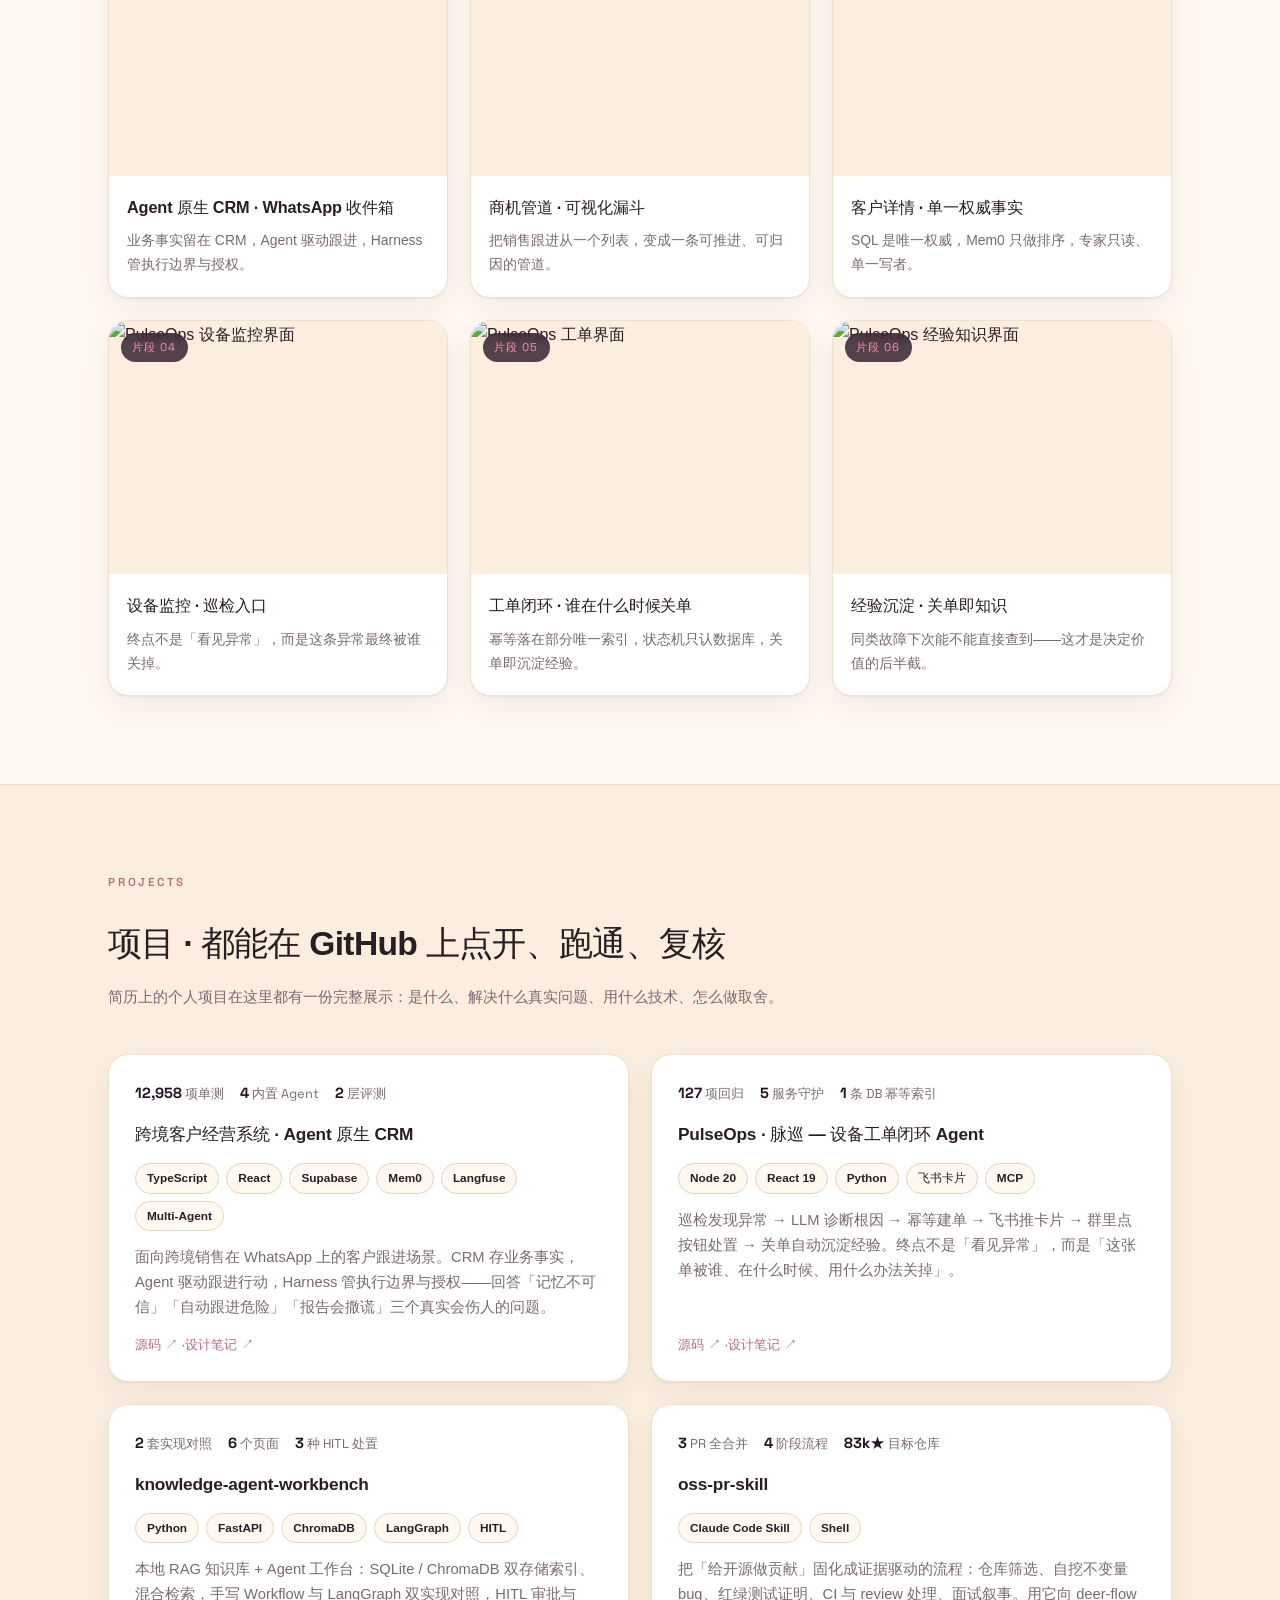
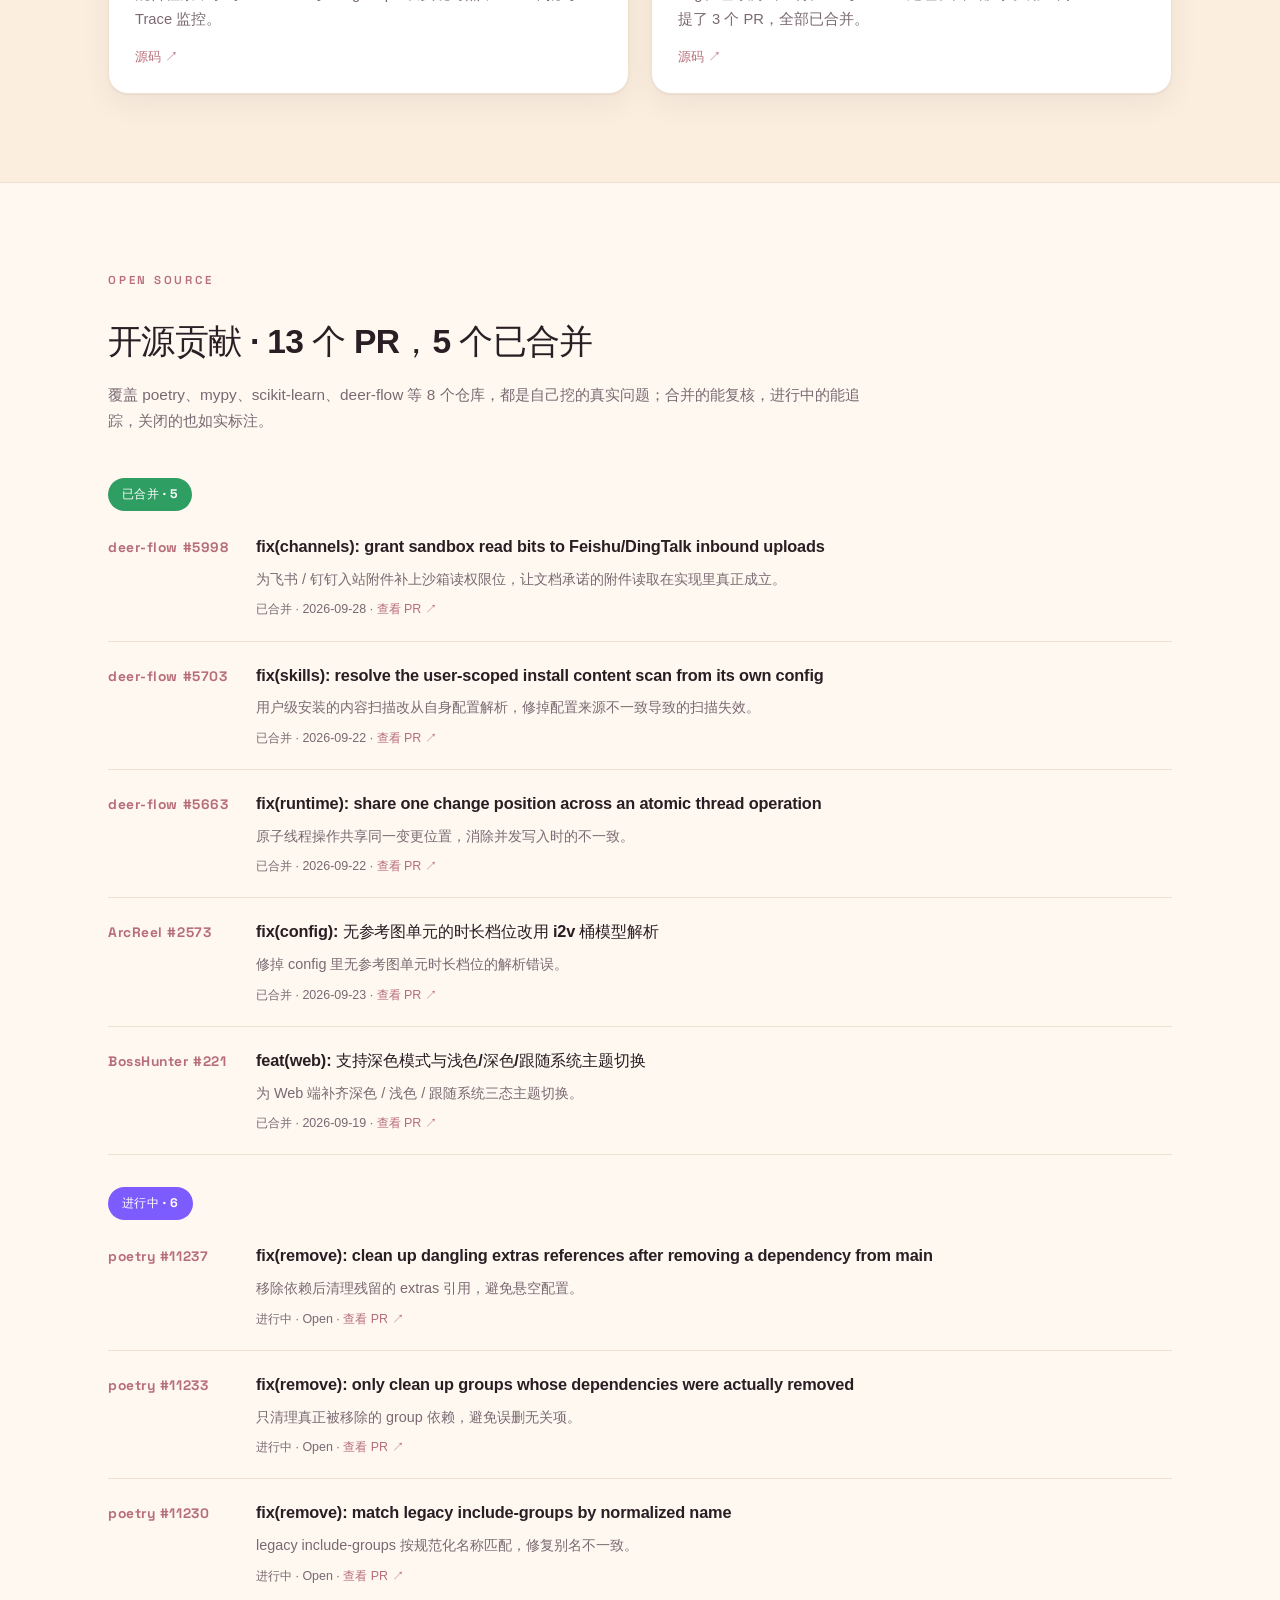
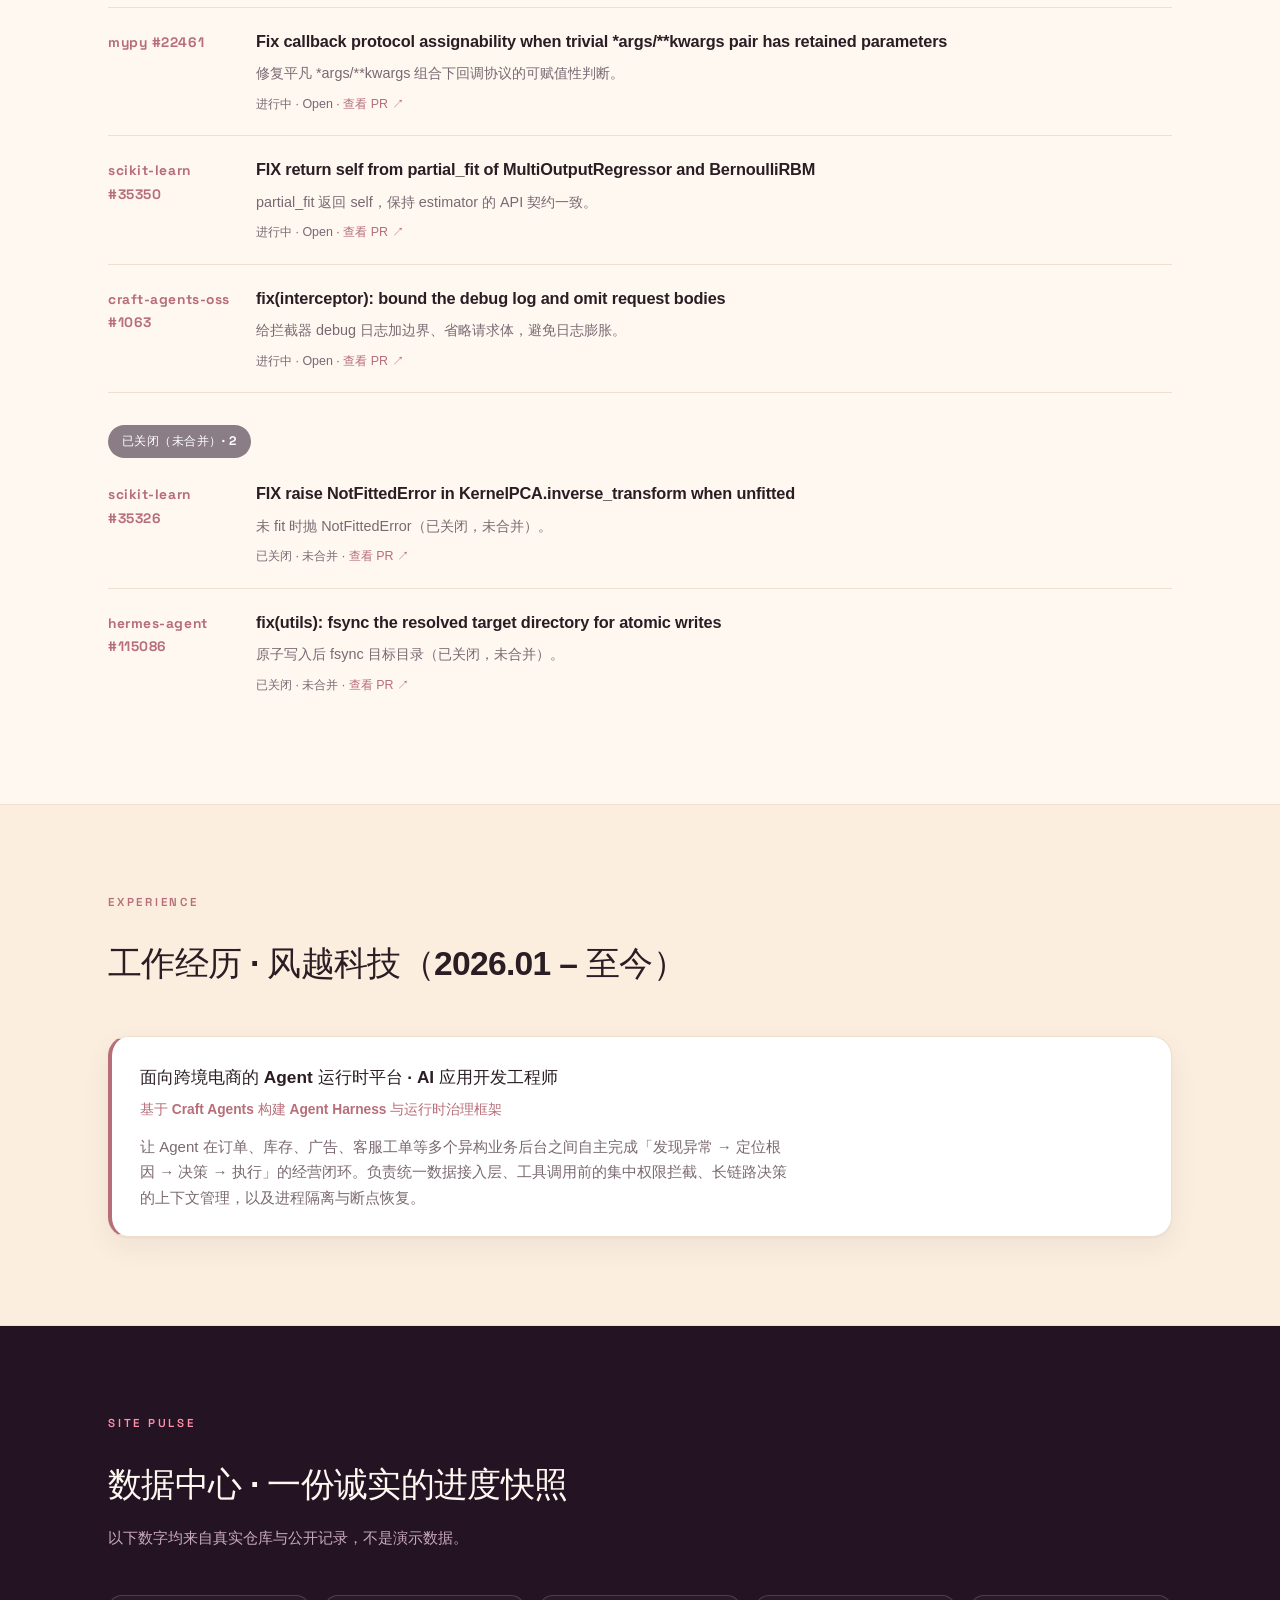
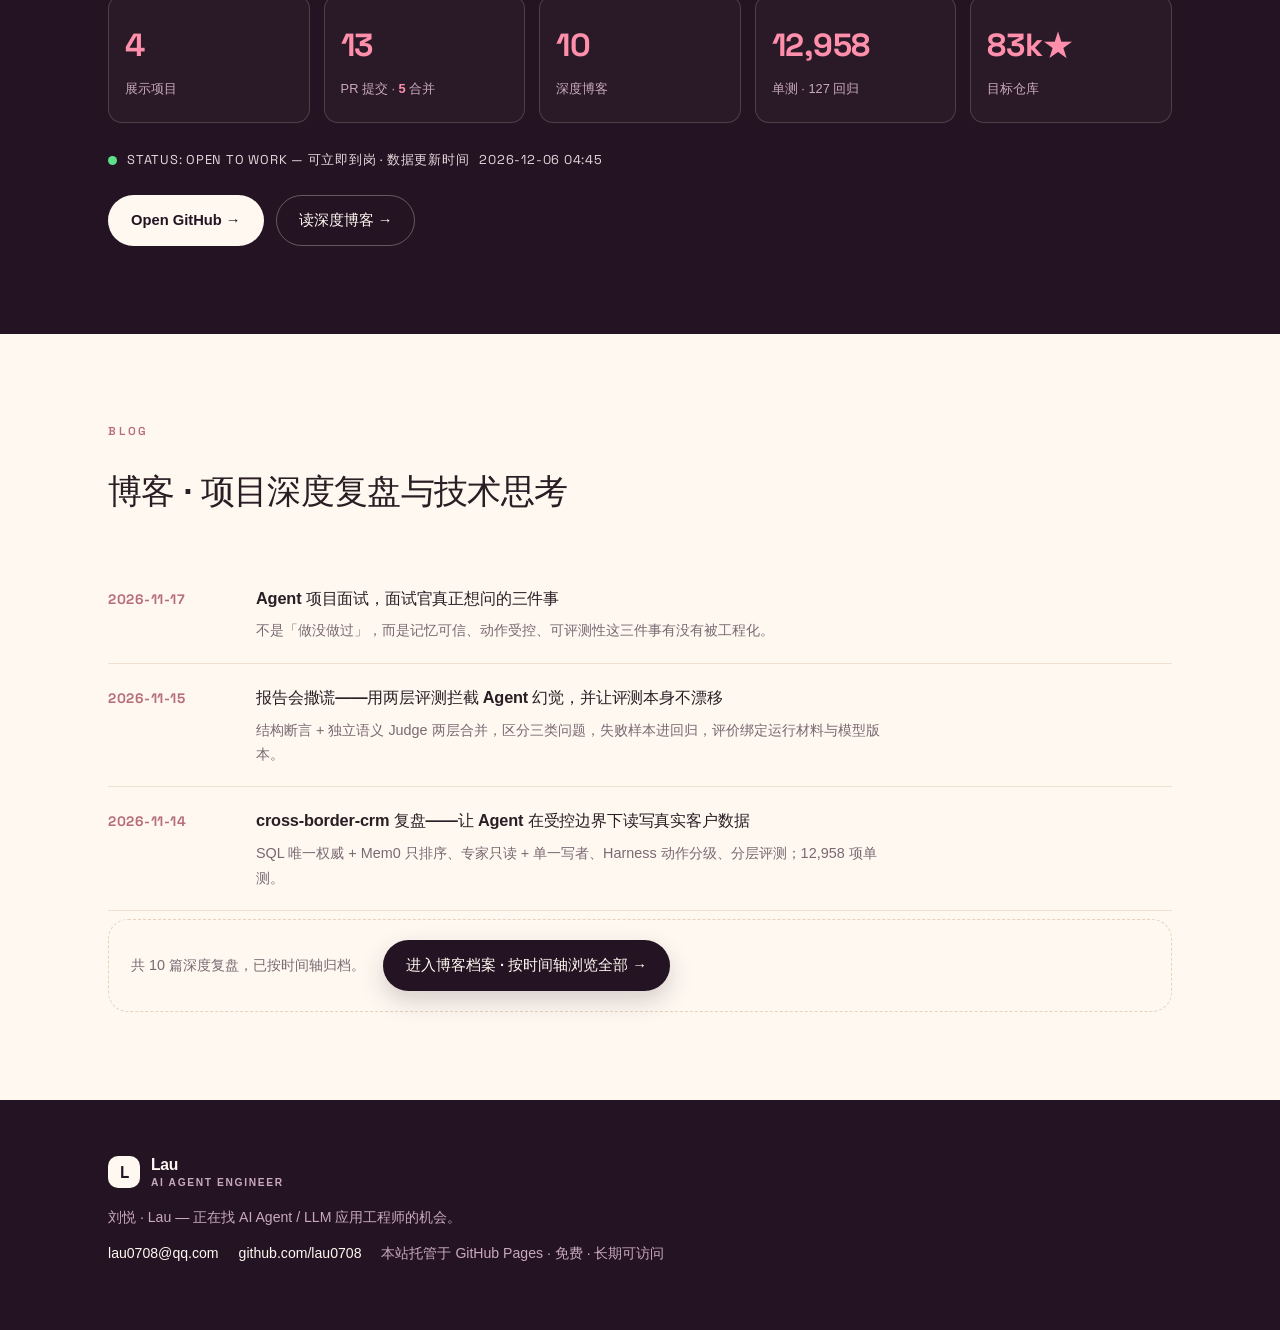
==== commit 37fc4cb9: "feat: live PR stats synced from GitHub API" ====
--- a/index.html
+++ b/index.html
@@ -49,7 +49,7 @@
           <figure class="hero-avatar">
             <img src="./avatar.jpg" alt="刘悦 Lau 的 GitHub 头像" />
           </figure>
-          <span class="hero-chip chip-rose">13 PR · 5 merged</span>
+          <span class="hero-chip chip-rose"><b id="stat-pr-total">13</b> PR · <b id="stat-pr-merged">5</b> merged</span>
           <span class="hero-chip chip-purple">10 篇深度博客</span>
           <span class="hero-chip chip-yellow">12,958 项单测</span>
         </div>
@@ -229,11 +229,11 @@
       <div class="wrap">
         <header class="pagehead">
           <p class="kicker">OPEN SOURCE</p>
-          <h2>开源贡献 · 13 个 PR，5 个已合并</h2>
+          <h2>开源贡献 · <span id="stat-pr-total3">13</span> 个 PR，<span id="stat-pr-merged3">5</span> 个已合并</h2>
           <p class="subtitle">覆盖 poetry、mypy、scikit-learn、deer-flow 等 8 个仓库，都是自己挖的真实问题；合并的能复核，进行中的能追踪，关闭的也如实标注。</p>
         </header>
 
-        <h3 class="oss-group-title"><span class="oss-badge merged">已合并 · 5</span></h3>
+        <h3 class="oss-group-title"><span class="oss-badge merged">已合并 · <span id="stat-pr-merged4">5</span></span></h3>
         <div class="pr-row">
           <div class="pr-num">deer-flow #5998</div>
           <div class="pr-body">
@@ -275,7 +275,7 @@
           </div>
         </div>
 
-        <h3 class="oss-group-title"><span class="oss-badge open">进行中 · 6</span></h3>
+        <h3 class="oss-group-title"><span class="oss-badge open">进行中 · <span id="stat-pr-open">6</span></span></h3>
         <div class="pr-row">
           <div class="pr-num">poetry #11237</div>
           <div class="pr-body">
@@ -325,7 +325,7 @@
           </div>
         </div>
 
-        <h3 class="oss-group-title"><span class="oss-badge closed">已关闭（未合并）· 2</span></h3>
+        <h3 class="oss-group-title"><span class="oss-badge closed">已关闭（未合并）· <span id="stat-pr-closed">2</span></span></h3>
         <div class="pr-row">
           <div class="pr-num">scikit-learn #35326</div>
           <div class="pr-body">
@@ -367,7 +367,7 @@
         </header>
         <div class="pulse-grid">
           <div class="pulse-cell"><b>4</b><span>展示项目</span></div>
-          <div class="pulse-cell"><b>13</b><span>PR 提交 · 5 合并</span></div>
+          <div class="pulse-cell"><b id="stat-pr-total2">13</b><span>PR 提交 · <em id="stat-pr-merged2">5</em> 合并</span></div>
           <div class="pulse-cell"><b>10</b><span>深度博客</span></div>
           <div class="pulse-cell"><b>12,958</b><span>单测 · 127 回归</span></div>
           <div class="pulse-cell"><b>83k★</b><span>目标仓库</span></div>
--- a/style.css
+++ b/style.css
@@ -421,3 +421,7 @@
 .oss-badge.merged { background: #2f9e63; }
 .oss-badge.open { background: var(--purple); }
 .oss-badge.closed { background: #8a7d85; }
+
+/* ===== Live PR stats ===== */
+.pulse-cell em { font-style: normal; color: var(--pink); font-weight: 700; }
+.hero-chip b { font-weight: 700; }
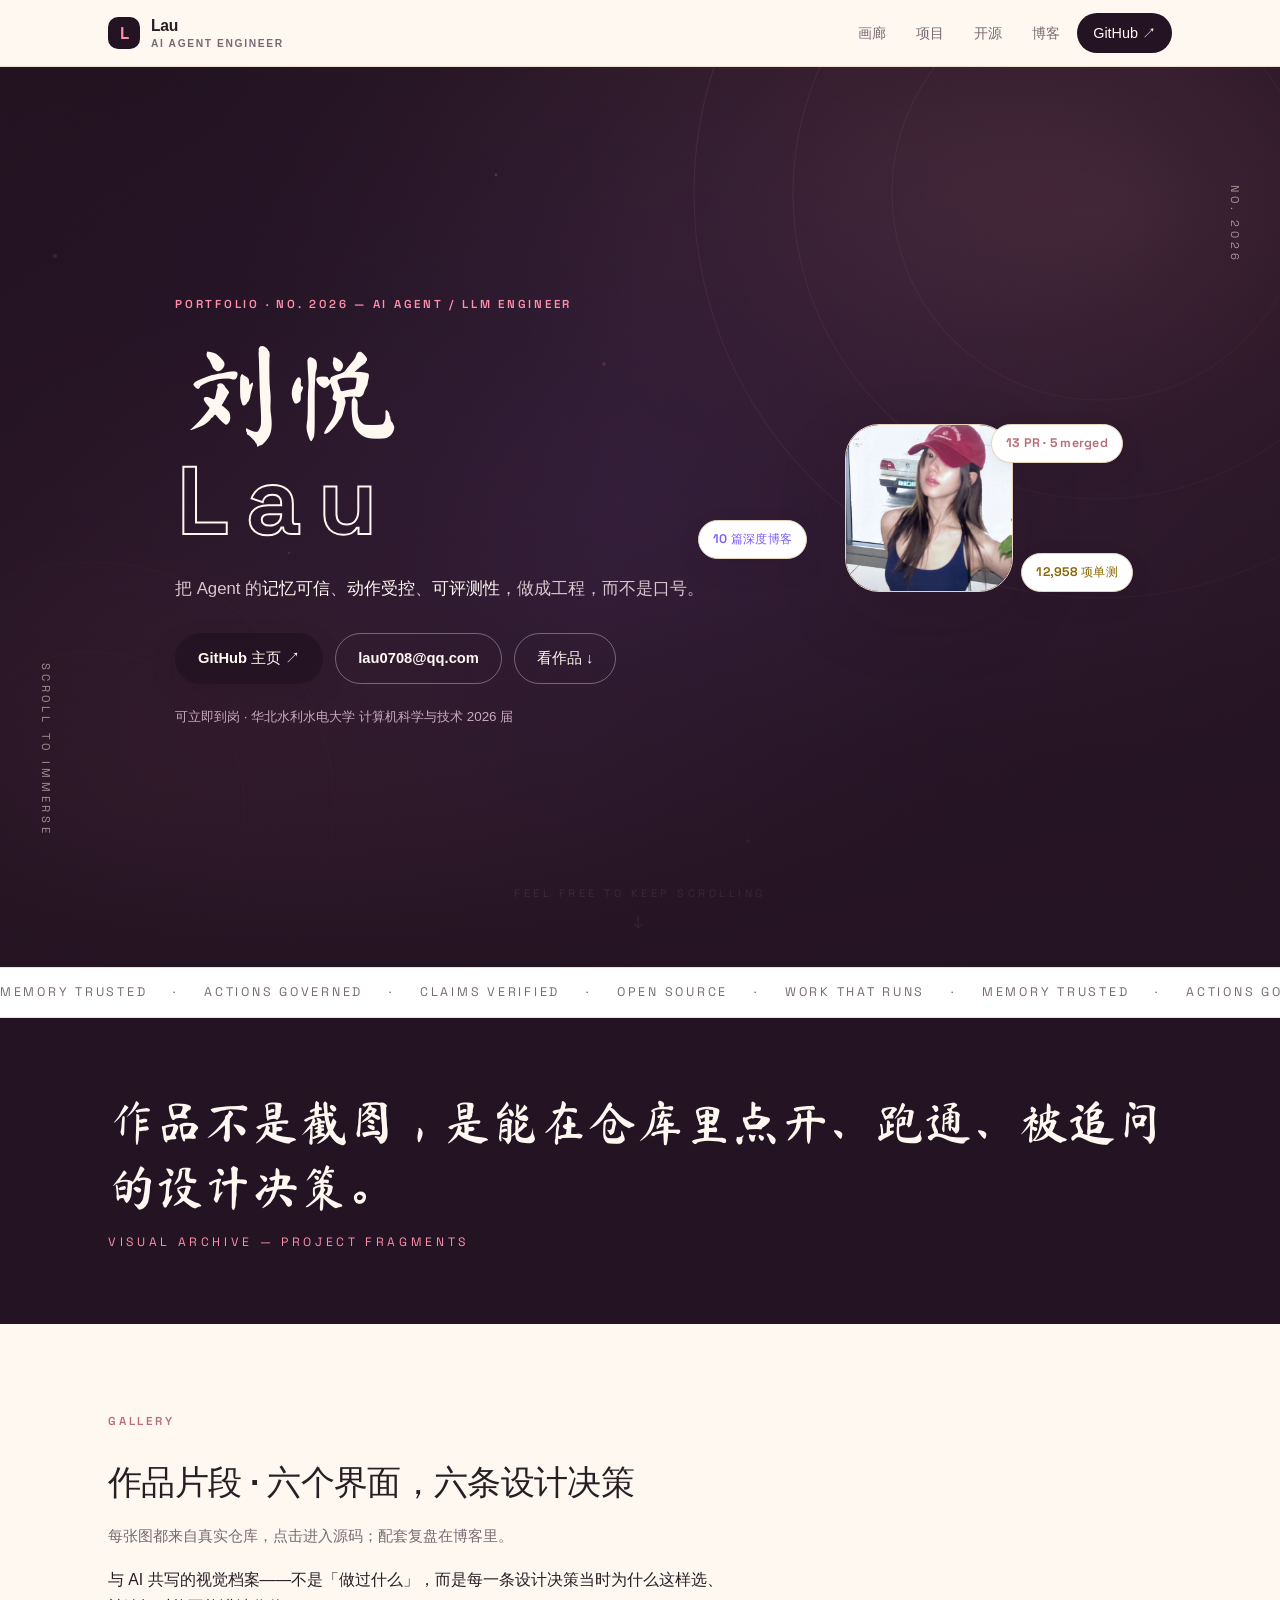
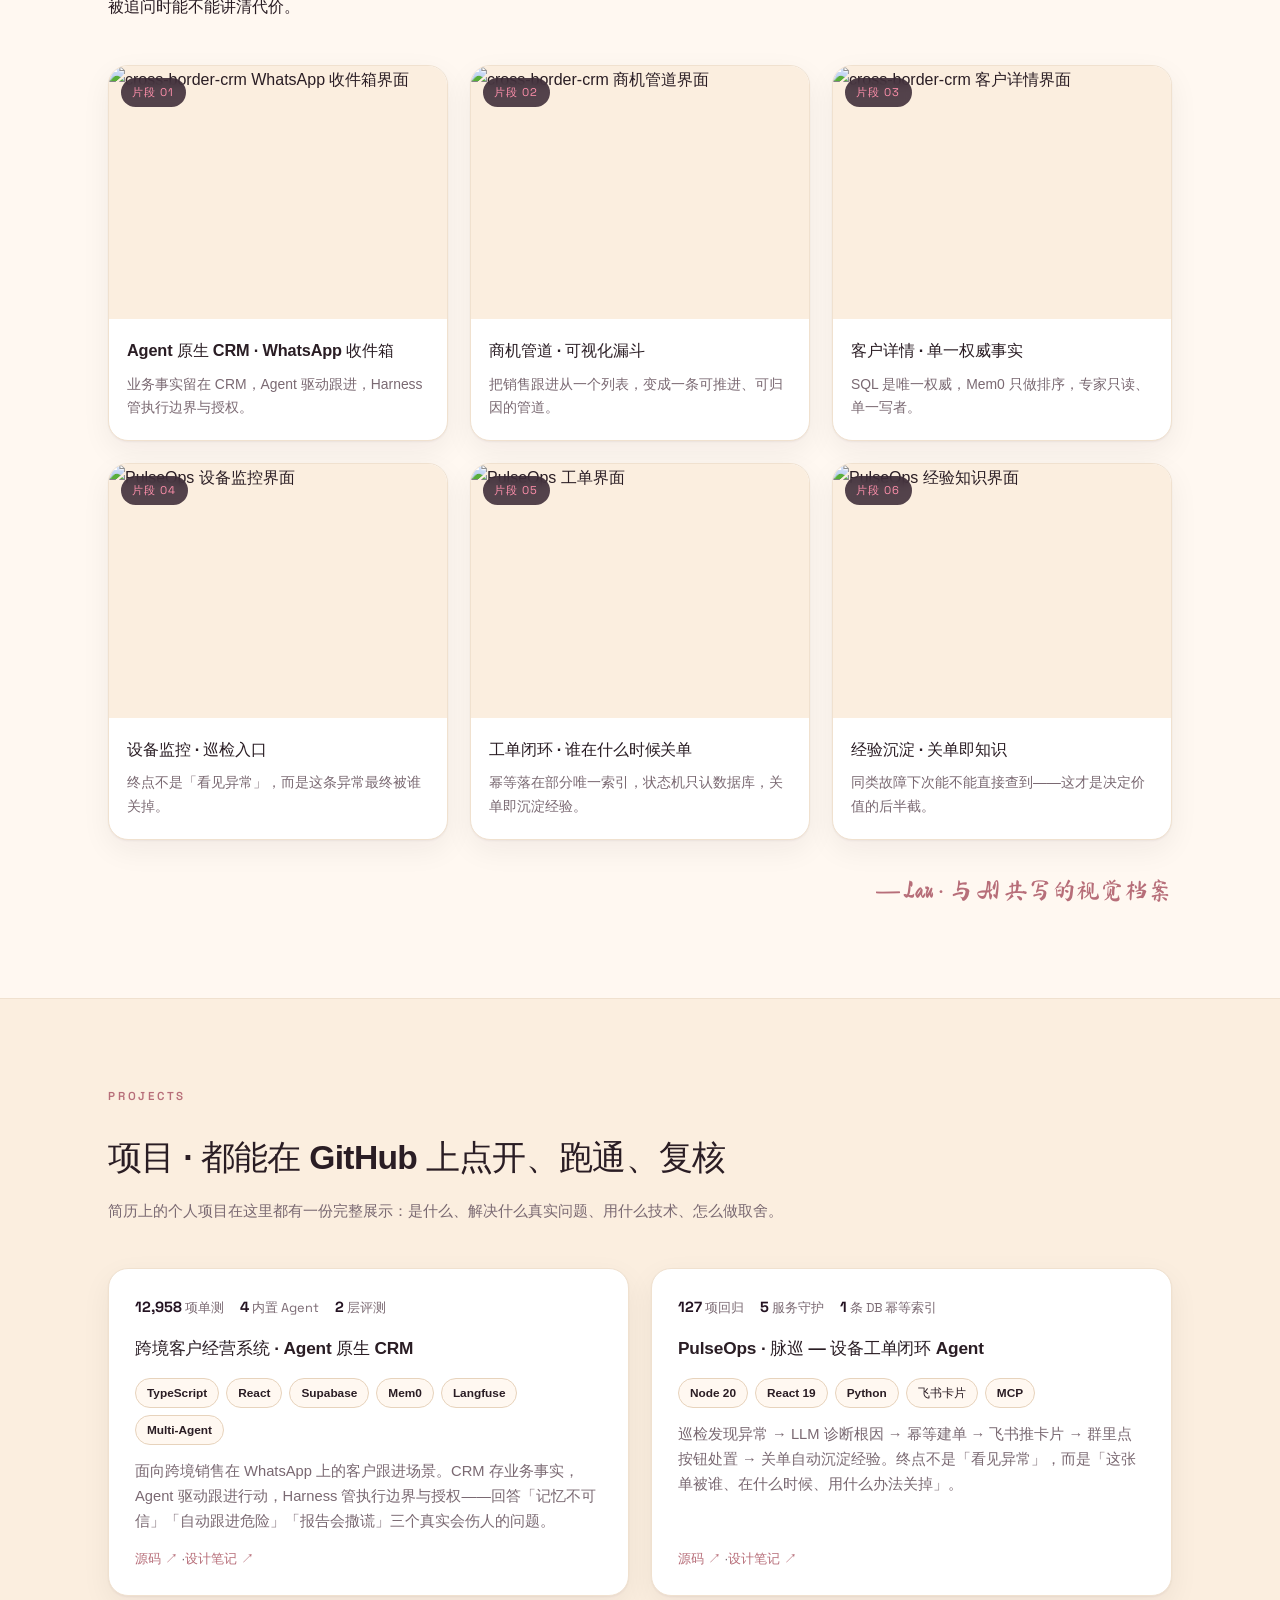
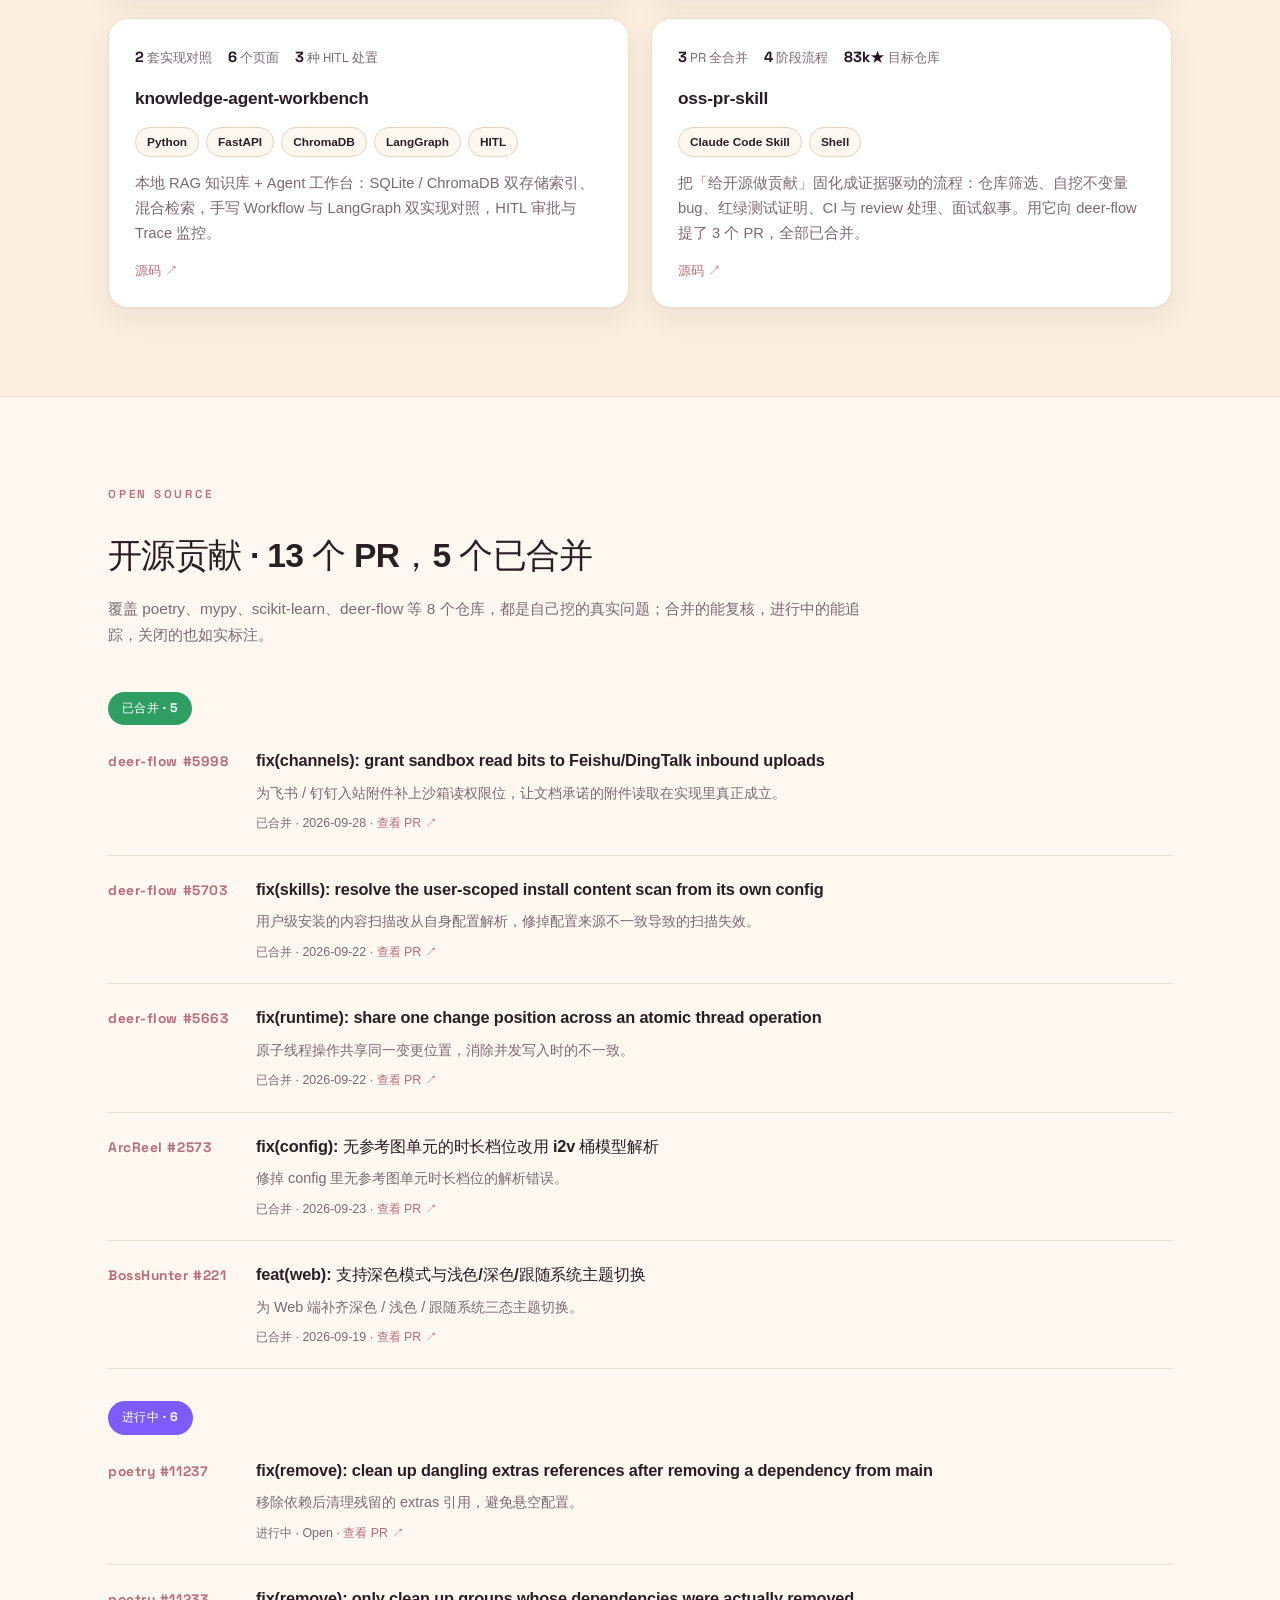
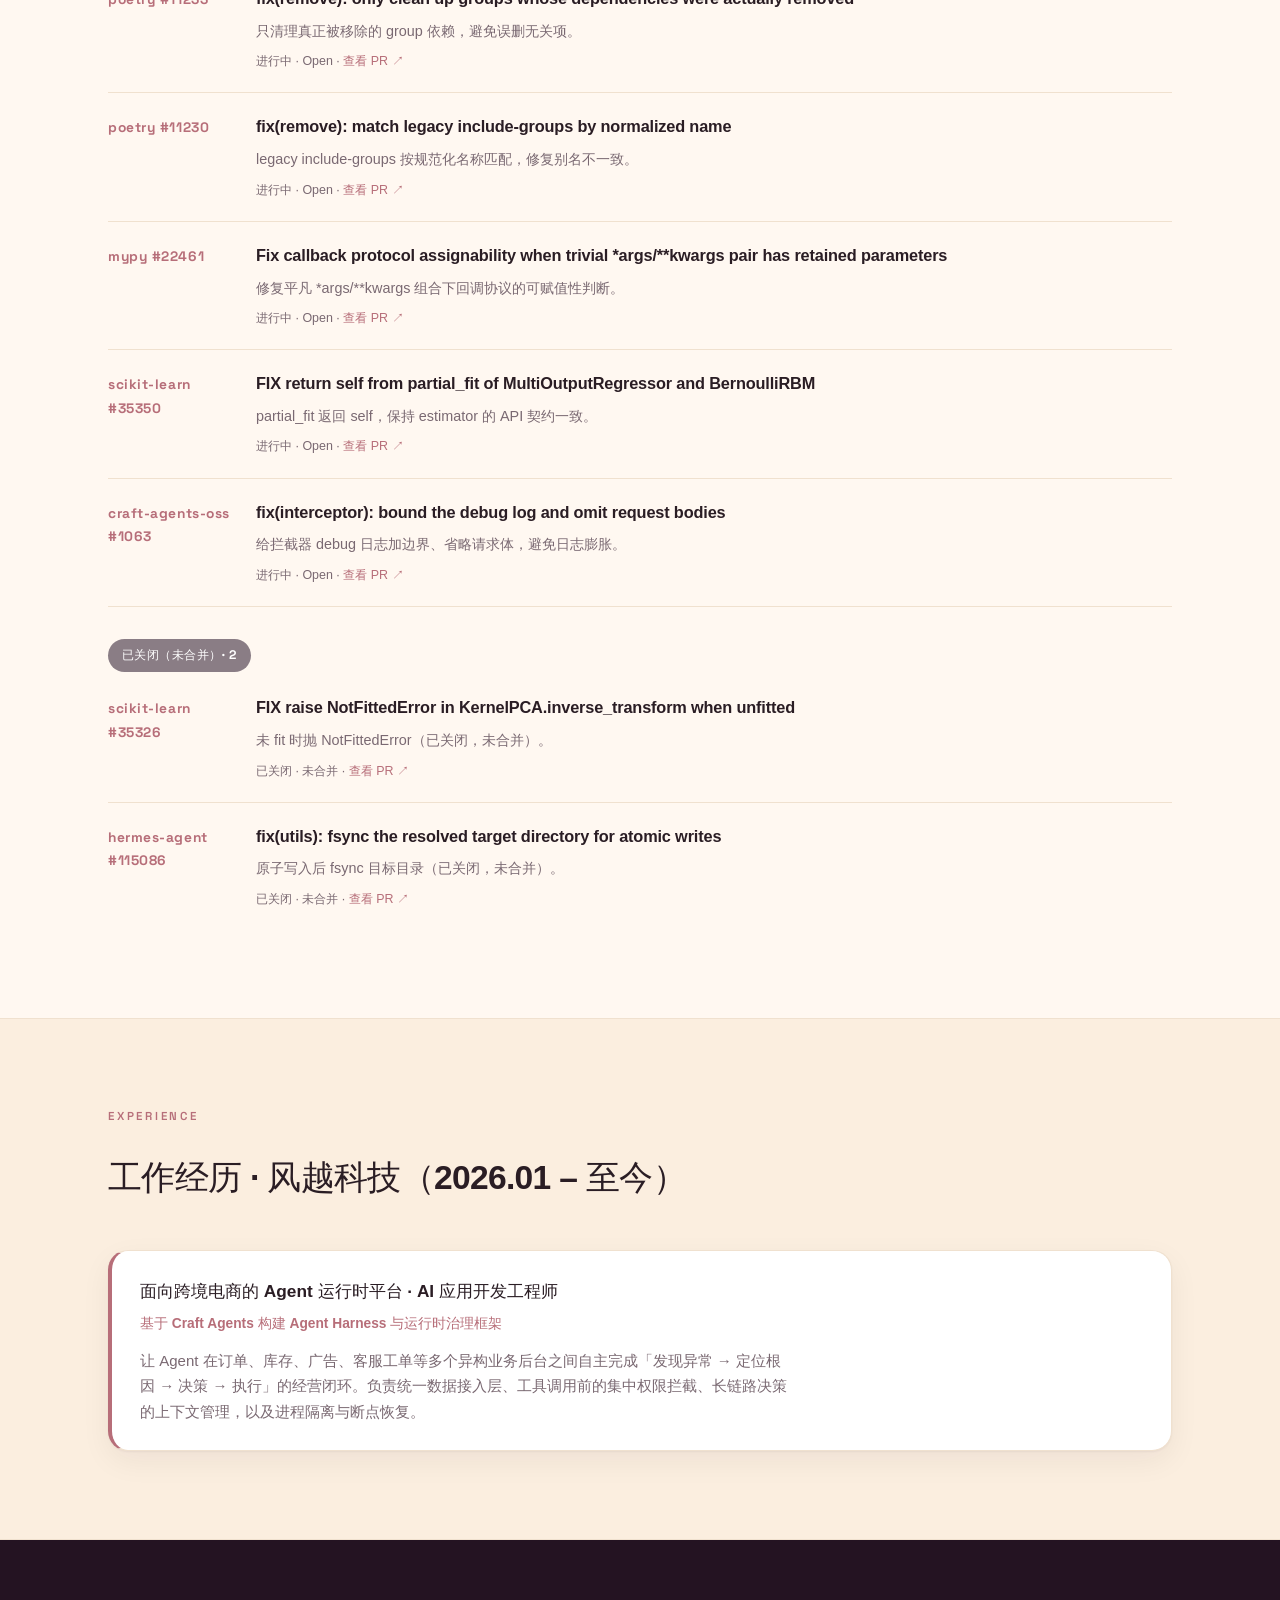
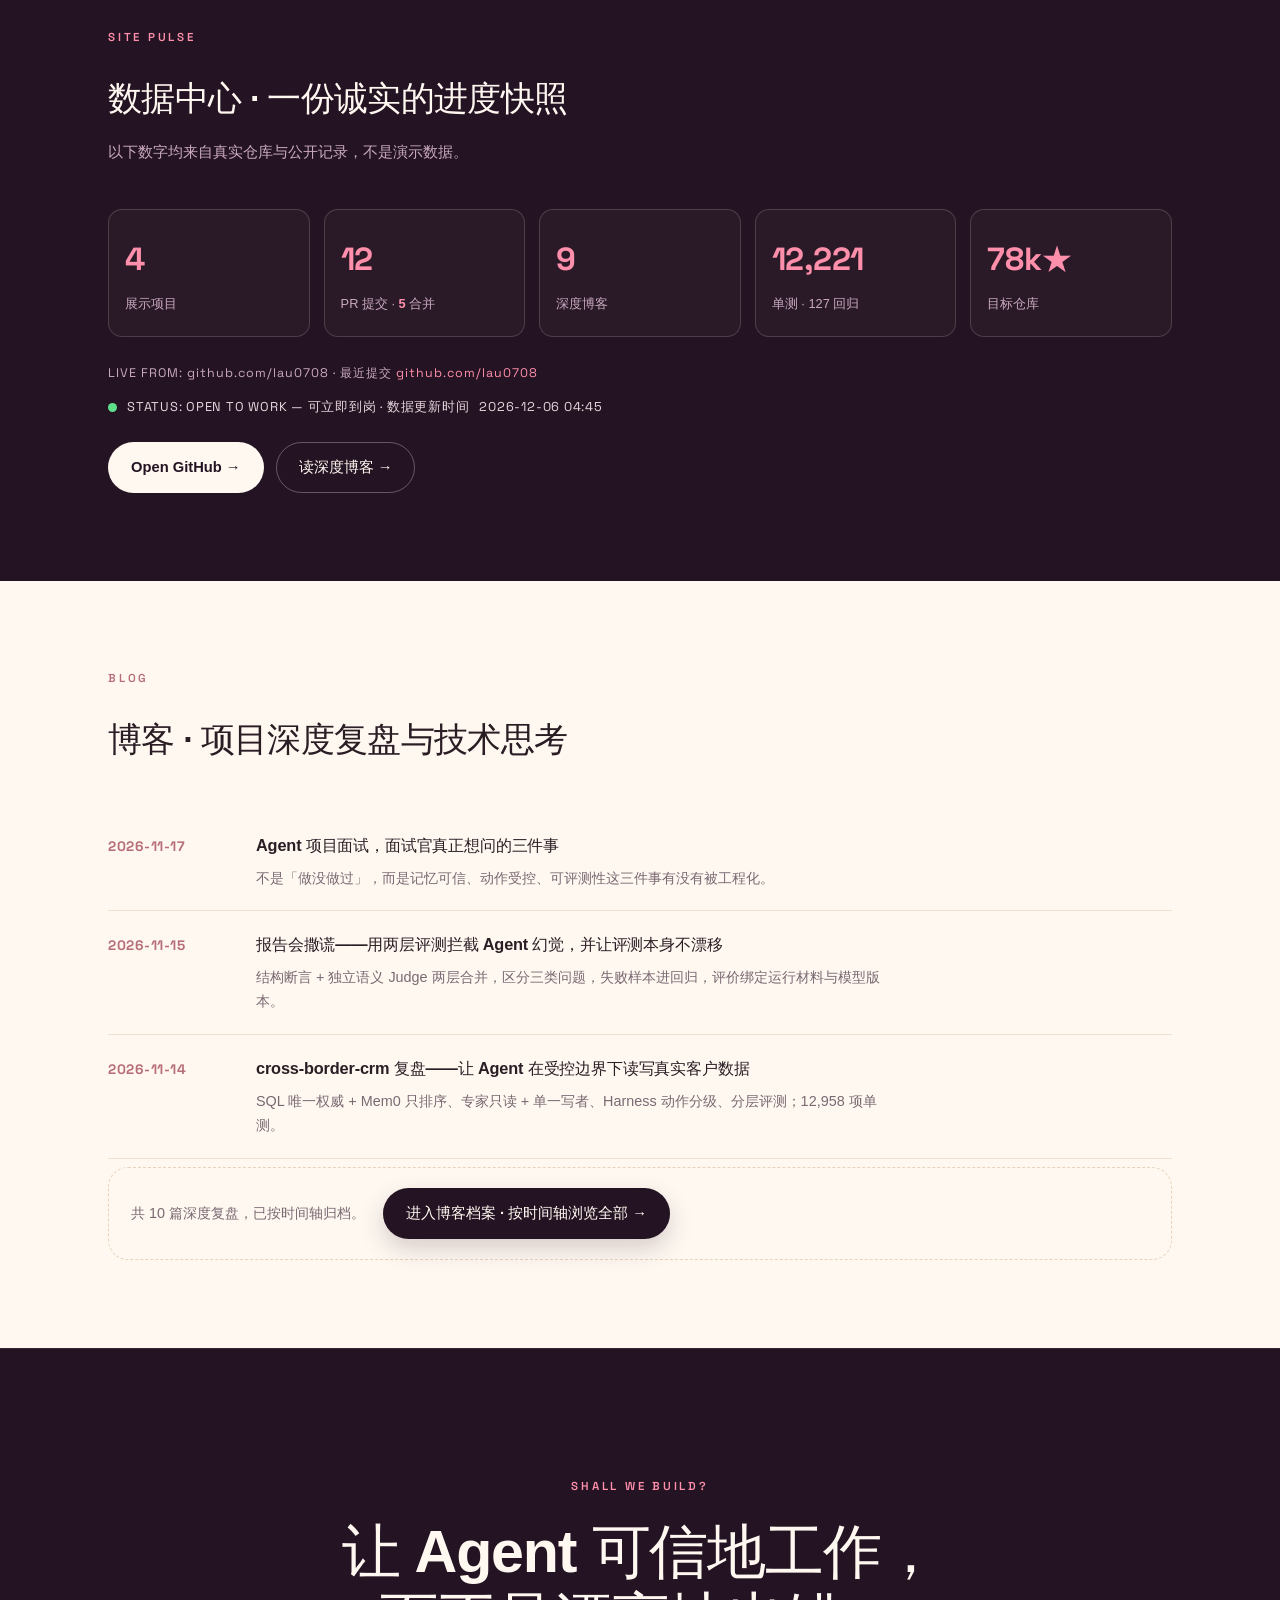
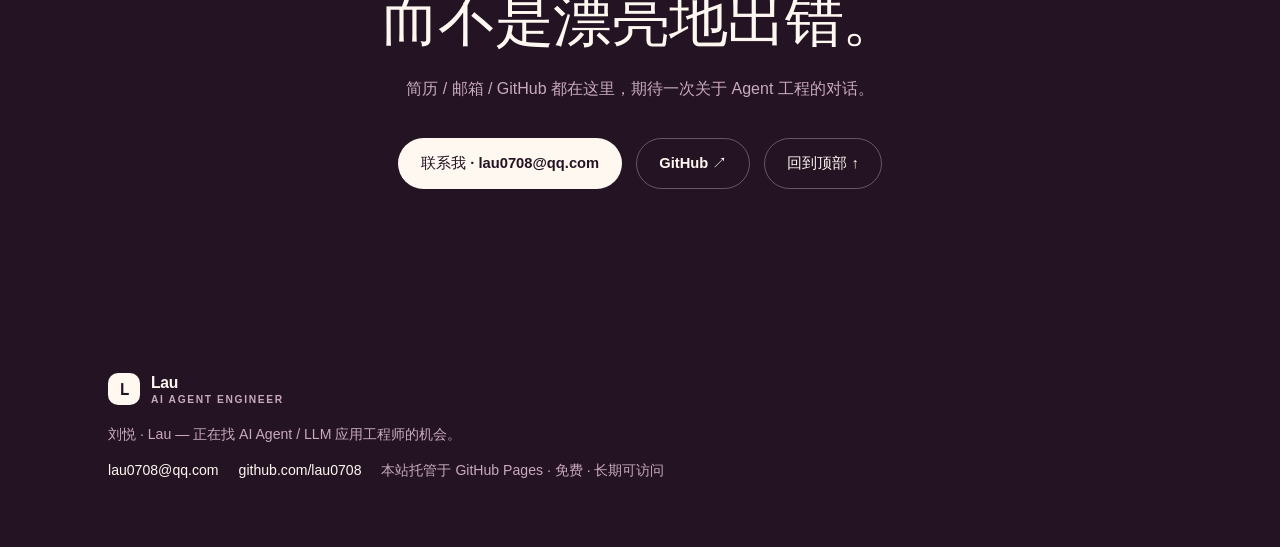
==== commit faf3a627: "feat: immersive hero bg + microcopy, live data center (last commit + roll), gallery narrative, closi" ====
--- a/index.html
+++ b/index.html
@@ -5,6 +5,18 @@
   <meta name="viewport" content="width=device-width, initial-scale=1" />
   <title>刘悦 Lau · AI Agent / LLM 应用工程师</title>
   <meta name="description" content="刘悦（Lau）—— AI Agent / LLM 应用工程师。关注 Agent 的记忆可信、动作受控与可评测性。开源贡献、项目展示与深度博客。" />
+  <meta property="og:type" content="website" />
+  <meta property="og:site_name" content="刘悦 Lau · Portfolio" />
+  <meta property="og:title" content="刘悦 Lau · AI Agent / LLM 应用工程师" />
+  <meta property="og:description" content="把 Agent 的记忆可信、动作受控、可评测性，做成工程，而不是口号。开源贡献、项目展示与深度博客。" />
+  <meta property="og:url" content="https://lau0708.github.io/" />
+  <meta property="og:image" content="https://lau0708.github.io/og-image.png" />
+  <meta property="og:image:width" content="1200" />
+  <meta property="og:image:height" content="630" />
+  <meta name="twitter:card" content="summary_large_image" />
+  <meta name="twitter:title" content="刘悦 Lau · AI Agent / LLM 应用工程师" />
+  <meta name="twitter:description" content="把 Agent 的记忆可信、动作受控、可评测性，做成工程，而不是口号。" />
+  <meta name="twitter:image" content="https://lau0708.github.io/og-image.png" />
   <link rel="icon" type="image/svg+xml" href="data:image/svg+xml,%3Csvg xmlns='http://www.w3.org/2000/svg' viewBox='0 0 64 64'%3E%3Crect width='64' height='64' rx='14' fill='%23241322'/%3E%3Ctext x='32' y='42' font-size='30' font-family='Georgia,serif' fill='%23ff8fab' text-anchor='middle'%3EL%3C/text%3E%3C/svg%3E" />
   <link rel="preconnect" href="https://fonts.googleapis.com" />
   <link rel="preconnect" href="https://fonts.gstatic.com" crossorigin />
@@ -29,10 +41,14 @@
   </header>
 
   <main>
-    <section class="hero">
+    <section class="hero" id="top">
+      <div class="hero-bg" aria-hidden="true"></div>
+      <div class="hero-scrim" aria-hidden="true"></div>
+      <div class="hero-micro hero-micro-no" aria-hidden="true">No. 2026</div>
+      <div class="hero-micro hero-micro-scroll" aria-hidden="true">Scroll to immerse</div>
       <div class="wrap hero-inner">
         <div class="hero-copy">
-          <p class="kicker">PORTFOLIO · NO. 2026 — AI AGENT / LLM ENGINEER</p>
+          <p class="kicker kicker-hero">PORTFOLIO · NO. 2026 — AI AGENT / LLM ENGINEER</p>
           <h1 class="hero-name">
             <span class="hero-cn">刘悦</span>
             <span class="hero-en">Lau</span>
@@ -55,7 +71,7 @@
         </div>
       </div>
       <div class="hero-scroll">
-        <span>SCROLL TO EXPLORE</span>
+        <span>FEEL FREE TO KEEP SCROLLING</span>
         <span class="hero-scroll-arrow">↓</span>
       </div>
     </section>
@@ -88,6 +104,7 @@
           <p class="kicker">GALLERY</p>
           <h2>作品片段 · 六个界面，六条设计决策</h2>
           <p class="subtitle">每张图都来自真实仓库，点击进入源码；配套复盘在博客里。</p>
+          <p class="gallery-note">与 AI 共写的视觉档案——不是「做过什么」，而是每一条设计决策当时为什么这样选、被追问时能不能讲清代价。</p>
         </header>
 
         <div class="frag-grid">
@@ -157,6 +174,7 @@
             </div>
           </a>
         </div>
+        <p class="gallery-sign">— Lau · 与 AI 共写的视觉档案</p>
       </div>
     </section>
 
@@ -366,12 +384,13 @@
           <p class="subtitle">以下数字均来自真实仓库与公开记录，不是演示数据。</p>
         </header>
         <div class="pulse-grid">
-          <div class="pulse-cell"><b>4</b><span>展示项目</span></div>
-          <div class="pulse-cell"><b id="stat-pr-total2">13</b><span>PR 提交 · <em id="stat-pr-merged2">5</em> 合并</span></div>
-          <div class="pulse-cell"><b>10</b><span>深度博客</span></div>
-          <div class="pulse-cell"><b>12,958</b><span>单测 · 127 回归</span></div>
-          <div class="pulse-cell"><b>83k★</b><span>目标仓库</span></div>
-        </div>
+          <div class="pulse-cell"><b data-roll="4">4</b><span>展示项目</span></div>
+          <div class="pulse-cell"><b id="stat-pr-total2" data-roll="13">13</b><span>PR 提交 · <em id="stat-pr-merged2">5</em> 合并</span></div>
+          <div class="pulse-cell"><b data-roll="10">10</b><span>深度博客</span></div>
+          <div class="pulse-cell"><b data-roll="12958" data-sep="true">12,958</b><span>单测 · 127 回归</span></div>
+          <div class="pulse-cell"><b data-roll="83" data-suffix="k★">83k★</b><span>目标仓库</span></div>
+        </div>
+        <p class="pulse-live">LIVE FROM: github.com/lau0708 · 最近提交 <span id="pulse-last-commit">--</span></p>
         <p class="pulse-status"><span class="dot"></span> STATUS: OPEN TO WORK — 可立即到岗 · 数据更新时间 <span id="pulse-time">--</span></p>
         <div class="pulse-actions">
           <a class="btn btn-light" href="https://github.com/lau0708" target="_blank" rel="noopener">Open GitHub →</a>
@@ -420,6 +439,19 @@
         <div class="blog-more">
           <p>共 10 篇深度复盘，已按时间轴归档。</p>
           <a class="btn btn-solid" href="./blog.html">进入博客档案 · 按时间轴浏览全部 →</a>
+        </div>
+      </div>
+    </section>
+
+    <section class="outro" id="contact">
+      <div class="wrap">
+        <p class="kicker kicker-dark">SHALL WE BUILD?</p>
+        <h2 class="outro-title">让 Agent 可信地工作，<br>而不是漂亮地出错。</h2>
+        <p class="outro-sub">简历 / 邮箱 / GitHub 都在这里，期待一次关于 Agent 工程的对话。</p>
+        <div class="outro-actions">
+          <a class="btn btn-light" href="mailto:lau0708@qq.com">联系我 · lau0708@qq.com</a>
+          <a class="btn btn-ghost-dark" href="https://github.com/lau0708" target="_blank" rel="noopener">GitHub ↗</a>
+          <a class="btn btn-ghost-dark" href="#top">回到顶部 ↑</a>
         </div>
       </div>
     </section>
--- a/style.css
+++ b/style.css
@@ -80,29 +80,47 @@
 .nav .nav-cta:hover { background: var(--ink-2); color: var(--pink); }
 
 /* ===== Hero ===== */
-.hero { position: relative; min-height: 92vh; display: flex; flex-direction: column; justify-content: center; padding: 96px 0 120px; overflow: hidden; }
-.hero::before {
-  content: ""; position: absolute; inset: 0; pointer-events: none;
+.hero {
+  position: relative; min-height: 100vh; display: flex; flex-direction: column; justify-content: center;
+  padding: 140px 0 150px; overflow: hidden; background: var(--ink); color: var(--cream);
+}
+.hero-bg {
+  position: absolute; inset: 0; z-index: 0;
+  background-image: url("./hero-bg.svg");
+  background-size: cover; background-position: center;
+}
+.hero-scrim {
+  position: absolute; inset: 0; z-index: 1; pointer-events: none;
   background:
-    radial-gradient(60% 50% at 82% 18%, rgba(255,143,171,.16), transparent 60%),
-    radial-gradient(50% 46% at 12% 84%, rgba(124,92,255,.10), transparent 60%);
-}
-.hero-inner { position: relative; display: grid; grid-template-columns: 1.2fr .8fr; gap: 48px; align-items: center; }
+    linear-gradient(180deg, rgba(36,19,34,.30), rgba(36,19,34,.46) 58%, rgba(36,19,34,.94)),
+    linear-gradient(100deg, rgba(36,19,34,.78) 0%, rgba(36,19,34,.10) 48%, rgba(36,19,34,.66) 100%);
+}
+.hero-inner { position: relative; z-index: 2; display: grid; grid-template-columns: 1.2fr .8fr; gap: 48px; align-items: center; }
+.hero-micro {
+  position: absolute; z-index: 2; font-family: var(--font-display-en);
+  font-size: .7rem; letter-spacing: .34em; text-transform: uppercase; color: rgba(255,248,241,.55);
+  writing-mode: vertical-rl;
+}
+.hero-micro-no { top: 118px; right: 36px; }
+.hero-micro-scroll { bottom: 130px; left: 36px; }
 .kicker {
   font-family: var(--font-display-en); font-size: .72rem; font-weight: 600;
   letter-spacing: .24em; color: var(--rose); text-transform: uppercase; margin-bottom: 22px;
 }
+.kicker-hero { color: var(--pink); }
 .hero-name { display: flex; flex-direction: column; gap: 4px; line-height: 1; }
-.hero-cn { font-family: var(--font-display-cn); font-weight: 400; font-size: clamp(3.4rem, 9vw, 7rem); color: var(--ink); }
+.hero-cn { font-family: var(--font-display-cn); font-weight: 400; font-size: clamp(3.4rem, 9vw, 7rem); color: var(--cream); }
 .hero-en {
   font-family: var(--font-display-en); font-weight: 700;
   font-size: clamp(3rem, 8vw, 6rem); letter-spacing: .18em; color: transparent;
-  -webkit-text-stroke: 2px var(--ink); margin-left: 2px;
-}
-.hero-line { margin-top: 26px; max-width: 620px; font-size: 1.05rem; color: var(--muted); }
-.hero-line em { font-style: normal; color: var(--text); font-weight: 650; }
+  -webkit-text-stroke: 2px var(--cream); margin-left: 2px;
+}
+.hero-line { margin-top: 26px; max-width: 620px; font-size: 1.05rem; color: #d9c6cf; }
+.hero-line em { font-style: normal; color: var(--cream); font-weight: 650; }
 .hero-actions { display: flex; flex-wrap: wrap; gap: 12px; margin-top: 30px; }
-.hero-note { margin-top: 22px; font-size: .84rem; color: var(--muted); }
+.hero-note { margin-top: 22px; font-size: .84rem; color: #c9a9c0; }
+.hero .btn-ghost { color: var(--cream); border-color: rgba(255,248,241,.34); }
+.hero .btn-ghost:hover { border-color: var(--pink); color: var(--pink); }
 
 .btn {
   display: inline-flex; align-items: center; gap: 8px; padding: 12px 22px;
@@ -133,7 +151,7 @@
 .hero-scroll {
   position: absolute; left: 50%; bottom: 30px; transform: translateX(-50%);
   display: flex; flex-direction: column; align-items: center; gap: 6px;
-  font-family: var(--font-display-en); font-size: .68rem; letter-spacing: .32em; color: var(--muted);
+  font-family: var(--font-display-en); font-size: .68rem; letter-spacing: .32em; color: #c9a9c0;
 }
 .hero-scroll-arrow { font-size: 1.05rem; animation: bob 1.8s ease-in-out infinite; }
 @keyframes bob { 0%, 100% { transform: translateY(0); } 50% { transform: translateY(7px); } }
@@ -176,6 +194,9 @@
 .frag-body { padding: 18px 18px 20px; }
 .frag-body h3 { font-size: 1.02rem; font-weight: 700; letter-spacing: -.01em; }
 .frag-body p { margin-top: 8px; font-size: .87rem; color: var(--muted); }
+
+.gallery-note { margin-top: 18px; max-width: 72ch; font-size: .98rem; color: var(--text); }
+.gallery-sign { margin-top: 30px; text-align: right; font-family: var(--font-display-cn); font-size: 1.5rem; color: var(--rose); }
 
 /* ===== Project cards ===== */
 .grid { display: grid; grid-template-columns: repeat(2, 1fr); gap: 22px; }
@@ -229,6 +250,8 @@
 }
 .pulse-cell b { font-family: var(--font-display-en); font-size: clamp(1.5rem, 3vw, 2rem); font-weight: 700; color: var(--pink); letter-spacing: -.01em; }
 .pulse-cell span { font-size: .8rem; color: #c9a9c0; }
+.pulse-live { font-family: var(--font-display-en); font-size: .78rem; letter-spacing: .08em; color: #c9a9c0; margin-bottom: 12px; }
+.pulse-live span { color: var(--pink); }
 .pulse-status { display: flex; align-items: center; gap: 10px; font-family: var(--font-display-en); font-size: .8rem; letter-spacing: .06em; color: #e8d6de; margin-bottom: 24px; }
 .dot { width: 9px; height: 9px; border-radius: 50%; background: #5ee08a; box-shadow: 0 0 0 0 rgba(94,224,138,.6); animation: pulse 2s infinite; flex: none; }
 @keyframes pulse { 0% { box-shadow: 0 0 0 0 rgba(94,224,138,.55); } 70% { box-shadow: 0 0 0 10px rgba(94,224,138,0); } 100% { box-shadow: 0 0 0 0 rgba(94,224,138,0); } }
@@ -237,6 +260,13 @@
 .btn-light:hover { background: var(--pink); color: var(--ink); }
 .btn-ghost-dark { background: transparent; color: var(--cream); border-color: rgba(255,248,241,.3); }
 .btn-ghost-dark:hover { border-color: var(--pink); color: var(--pink); }
+
+/* ===== Outro / closing CTA ===== */
+.outro { background: var(--ink); color: var(--cream); padding: 128px 0; text-align: center; border-top: 1px solid rgba(255,248,241,.08); }
+.outro .kicker-dark { color: var(--pink); }
+.outro-title { font-size: clamp(2rem, 5.6vw, 3.7rem); letter-spacing: -.02em; line-height: 1.14; color: var(--cream); margin: 18px 0 22px; }
+.outro-sub { color: #c9a9c0; font-size: 1rem; max-width: 56ch; margin: 0 auto 36px; }
+.outro-actions { display: flex; flex-wrap: wrap; gap: 14px; justify-content: center; }
 
 /* ===== Footer ===== */
 .site-footer { background: var(--ink); color: #c9a9c0; padding: 56px 0 64px; font-size: .88rem; }
@@ -340,6 +370,7 @@
 
 /* ===== Responsive ===== */
 @media (max-width: 920px) {
+  .hero-micro { display: none; }
   .hero-inner { grid-template-columns: 1fr; }
   .hero-visual { flex-direction: row; flex-wrap: wrap; justify-content: center; }
   .hero-avatar img { width: 128px; height: 128px; border-radius: 26px; }
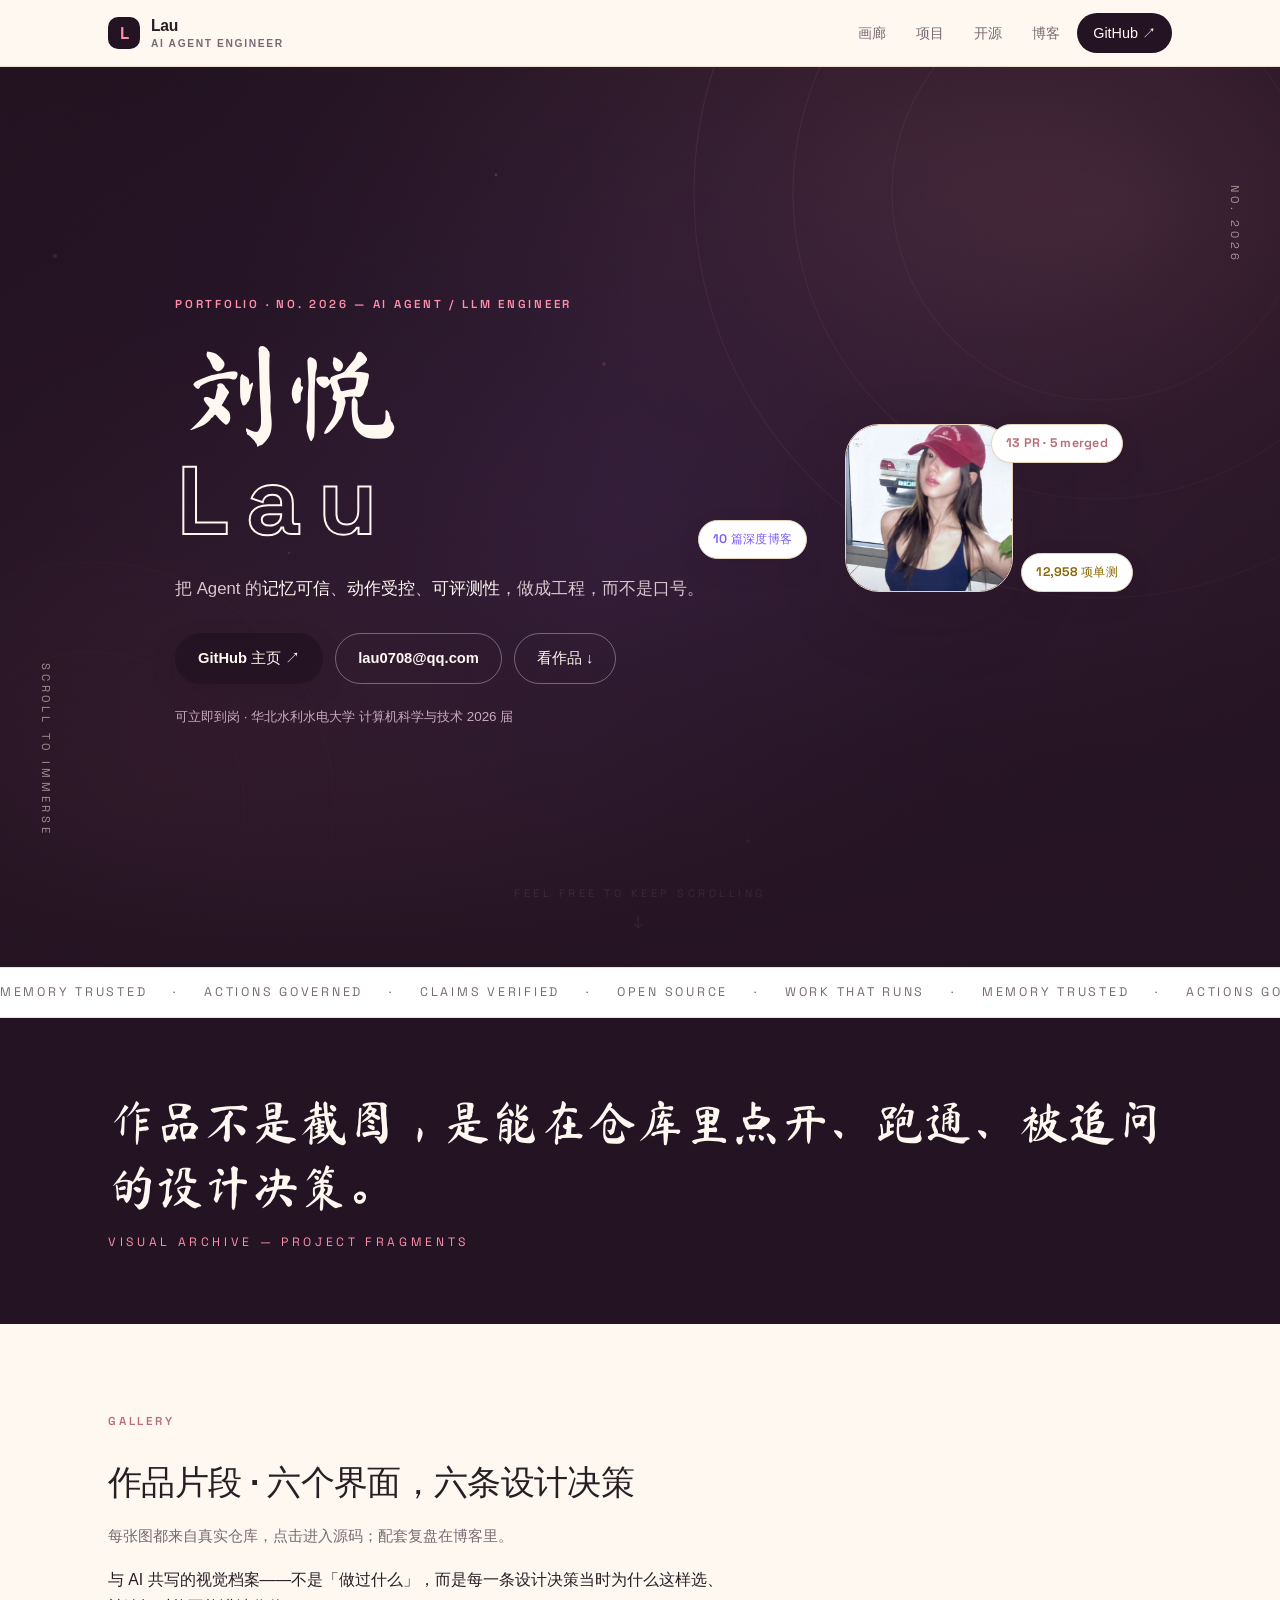
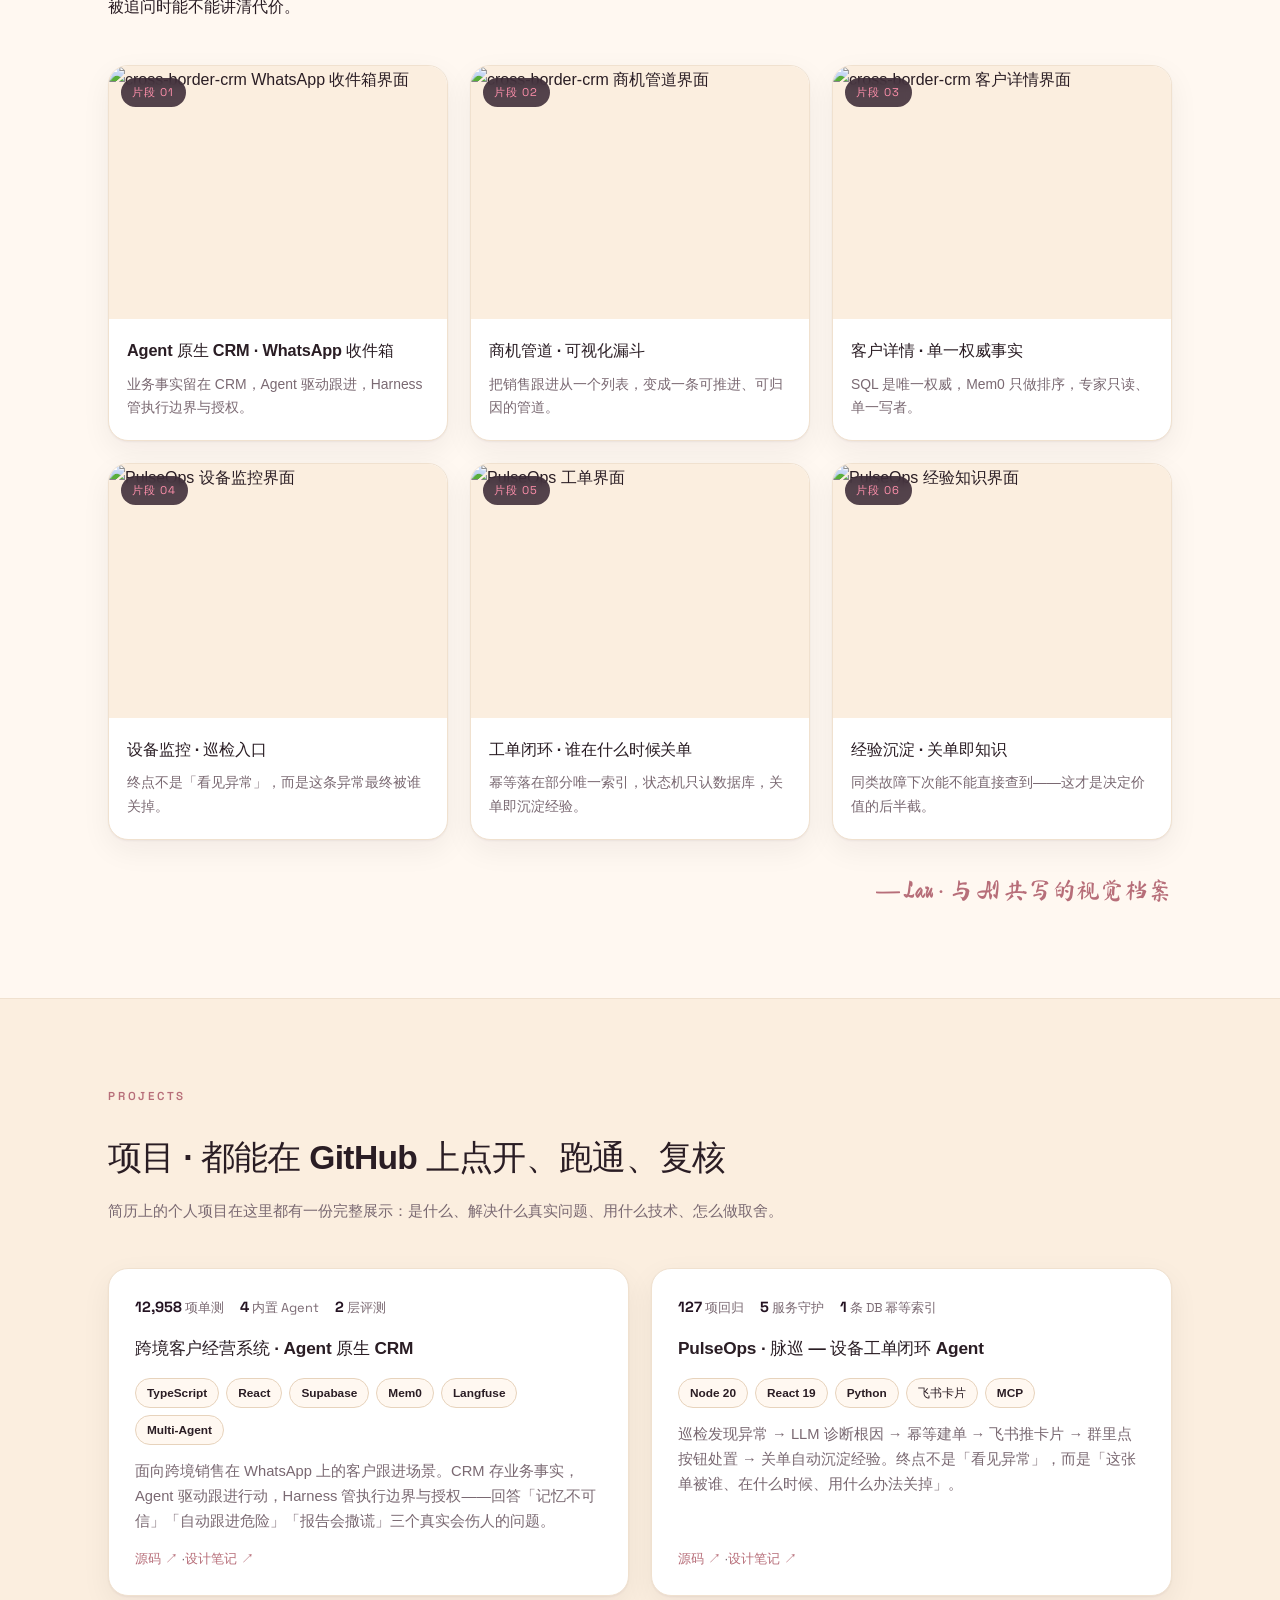
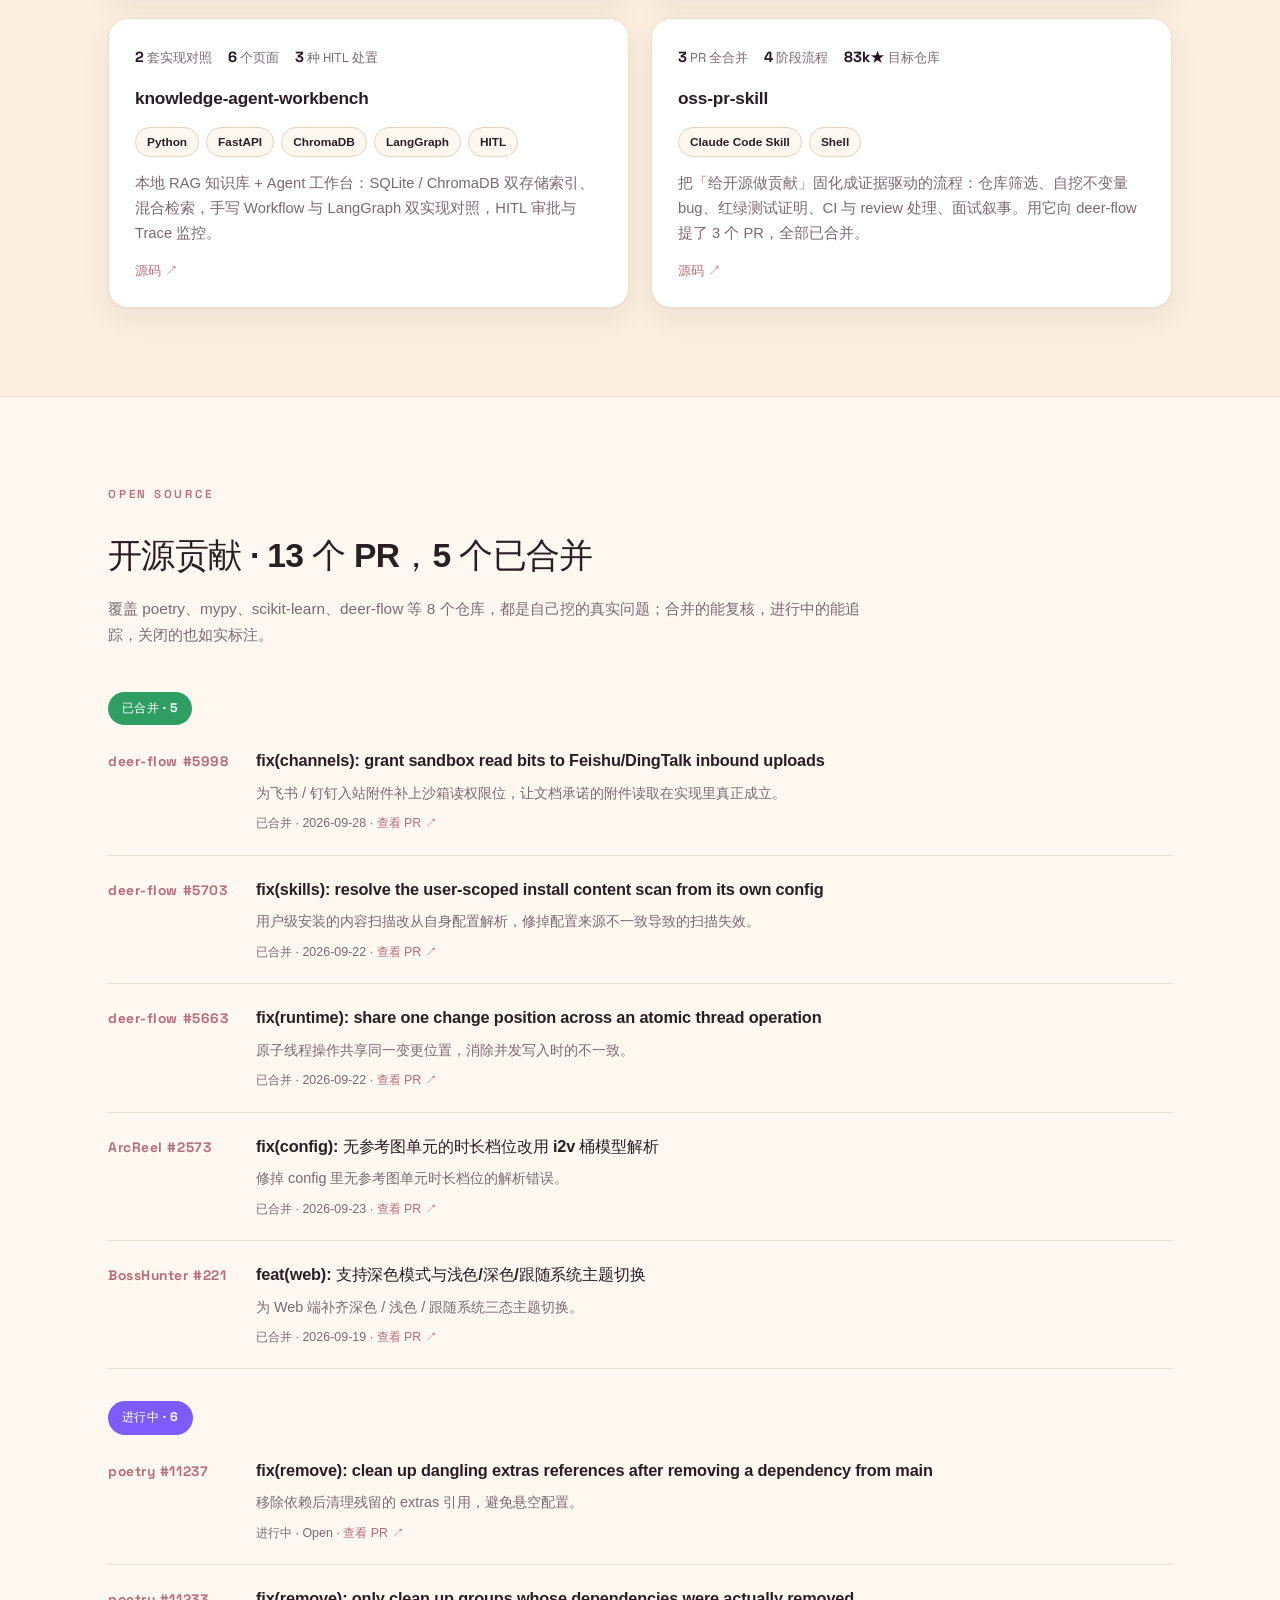
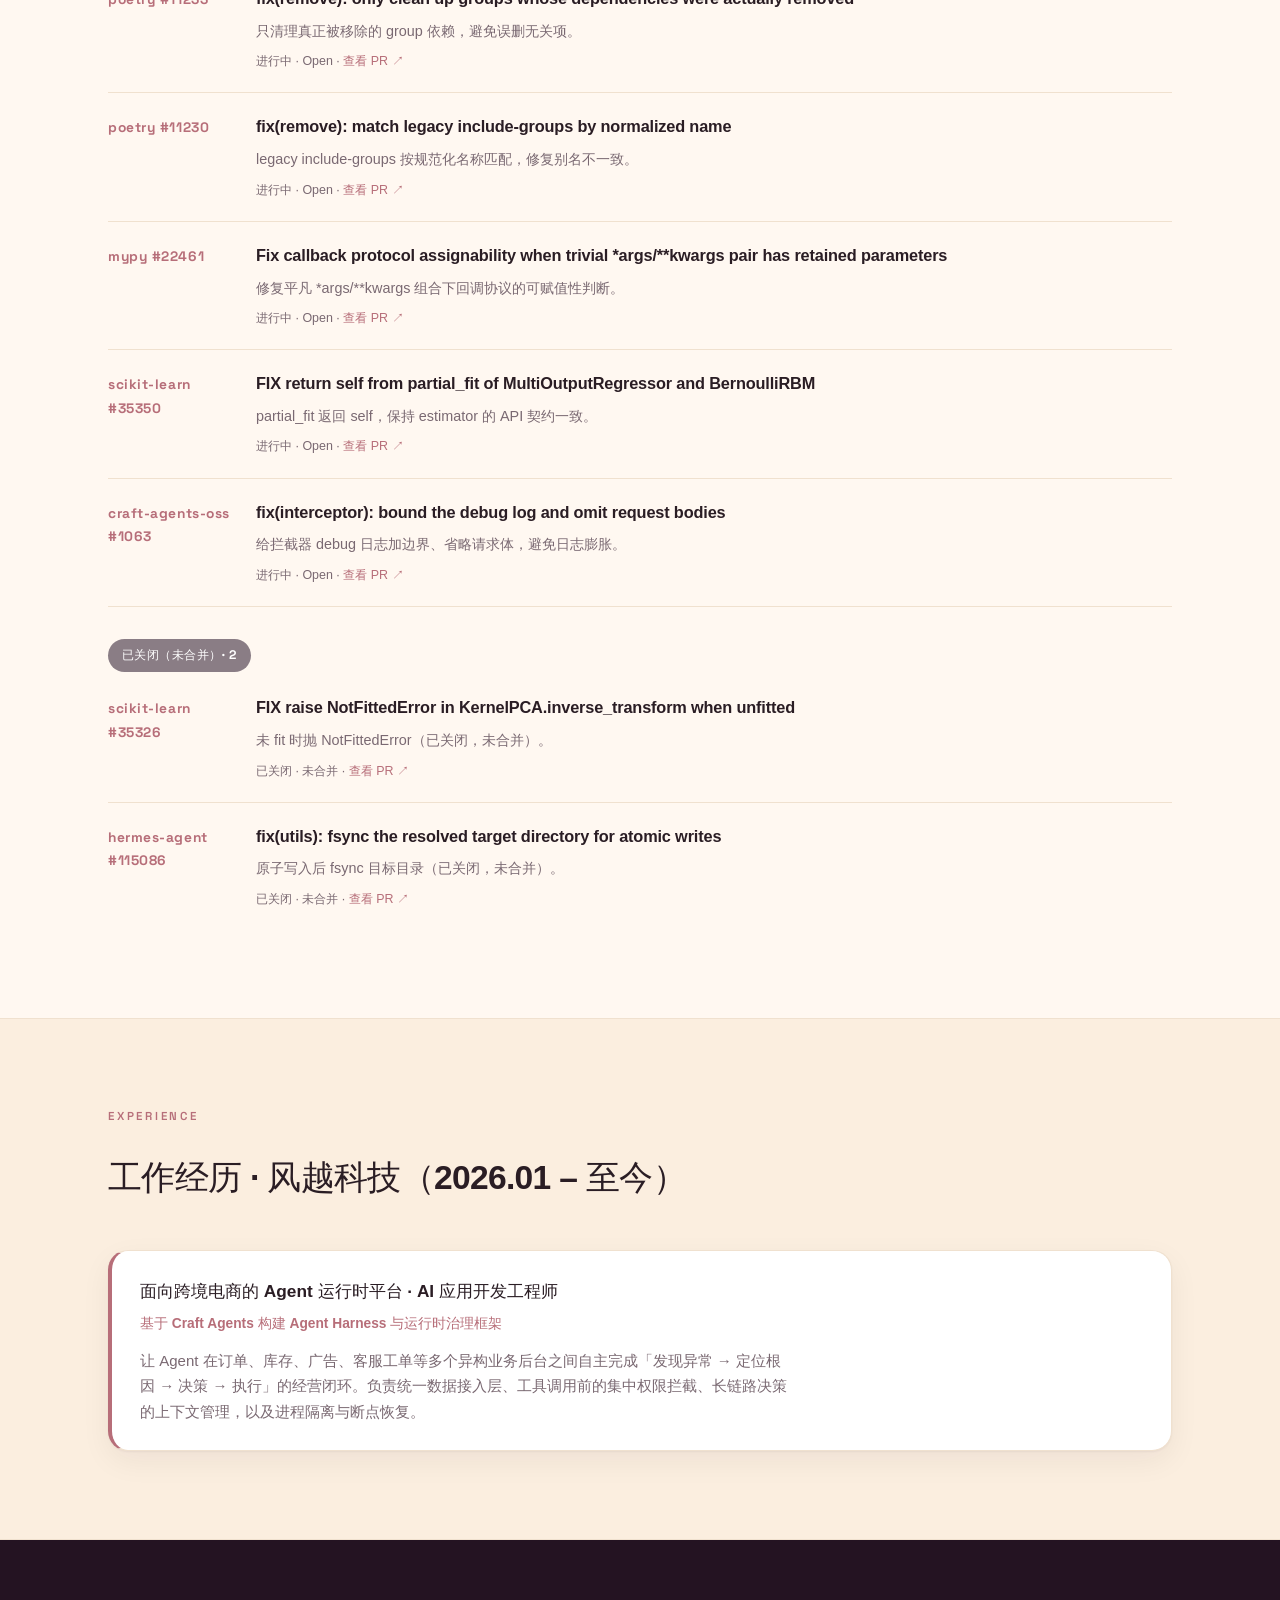
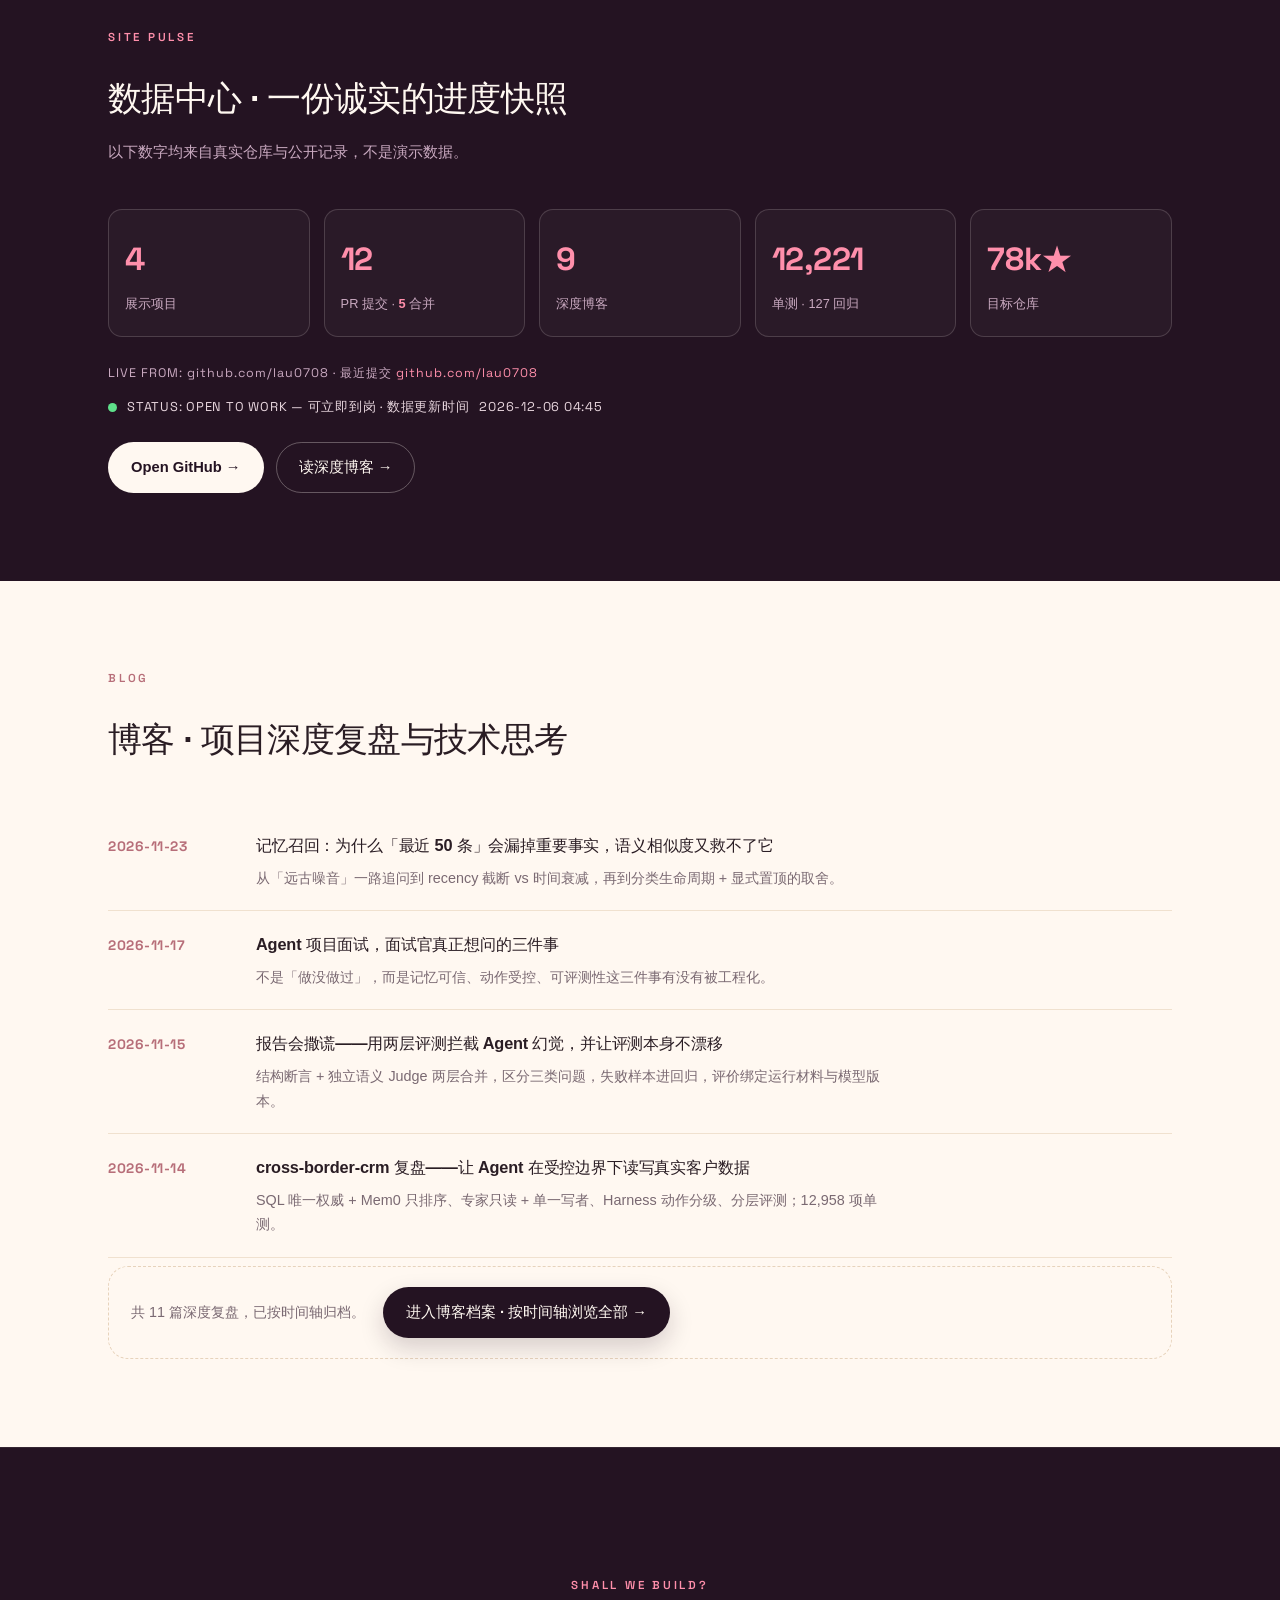
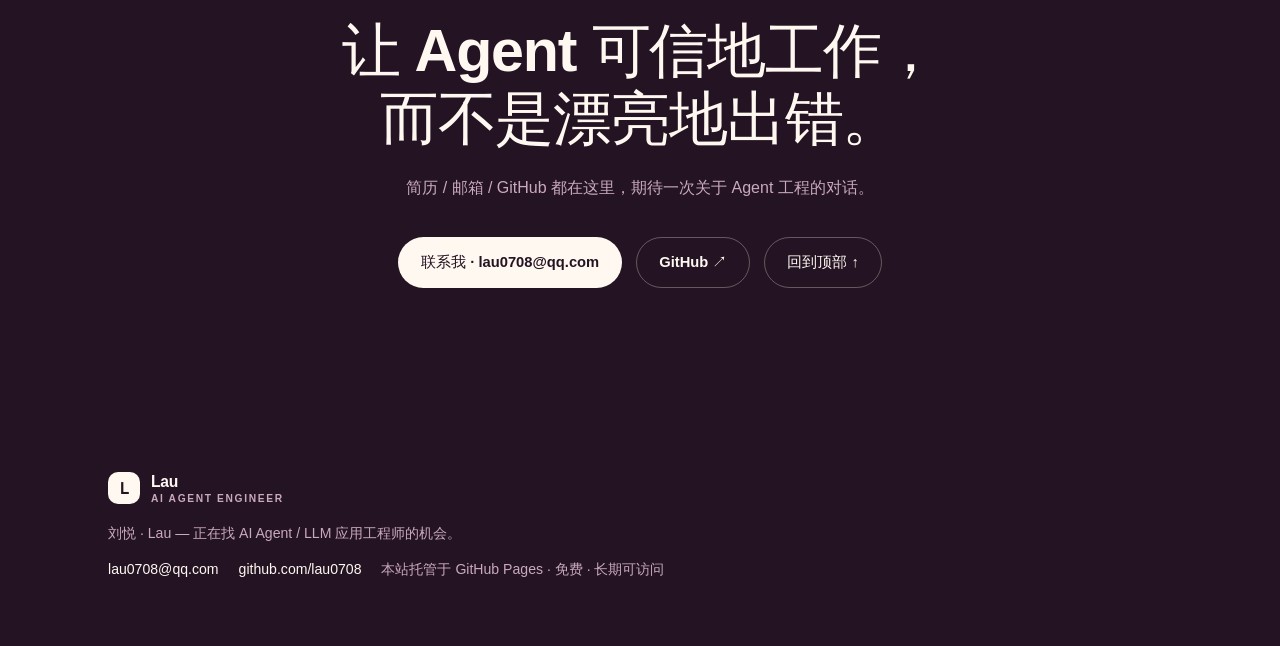
==== commit 08b748e8: "blog: 记忆召回 recency 截断 vs 时间衰减 与 A+C 解法" ====
--- a/index.html
+++ b/index.html
@@ -407,6 +407,14 @@
         </header>
 
         <div class="pr-row">
+          <div class="pr-num">2026-11-23</div>
+          <div class="pr-body">
+            <h3><a href="./posts/crm-memory-recall.html">记忆召回：为什么「最近 50 条」会漏掉重要事实，语义相似度又救不了它</a></h3>
+            <p>从「远古噪音」一路追问到 recency 截断 vs 时间衰减，再到分类生命周期 + 显式置顶的取舍。</p>
+          </div>
+        </div>
+
+        <div class="pr-row">
           <div class="pr-num">2026-11-17</div>
           <div class="pr-body">
             <h3><a href="./posts/agent-interview-three-questions.html">Agent 项目面试，面试官真正想问的三件事</a></h3>
@@ -437,7 +445,7 @@
 
 
         <div class="blog-more">
-          <p>共 10 篇深度复盘，已按时间轴归档。</p>
+          <p>共 11 篇深度复盘，已按时间轴归档。</p>
           <a class="btn btn-solid" href="./blog.html">进入博客档案 · 按时间轴浏览全部 →</a>
         </div>
       </div>
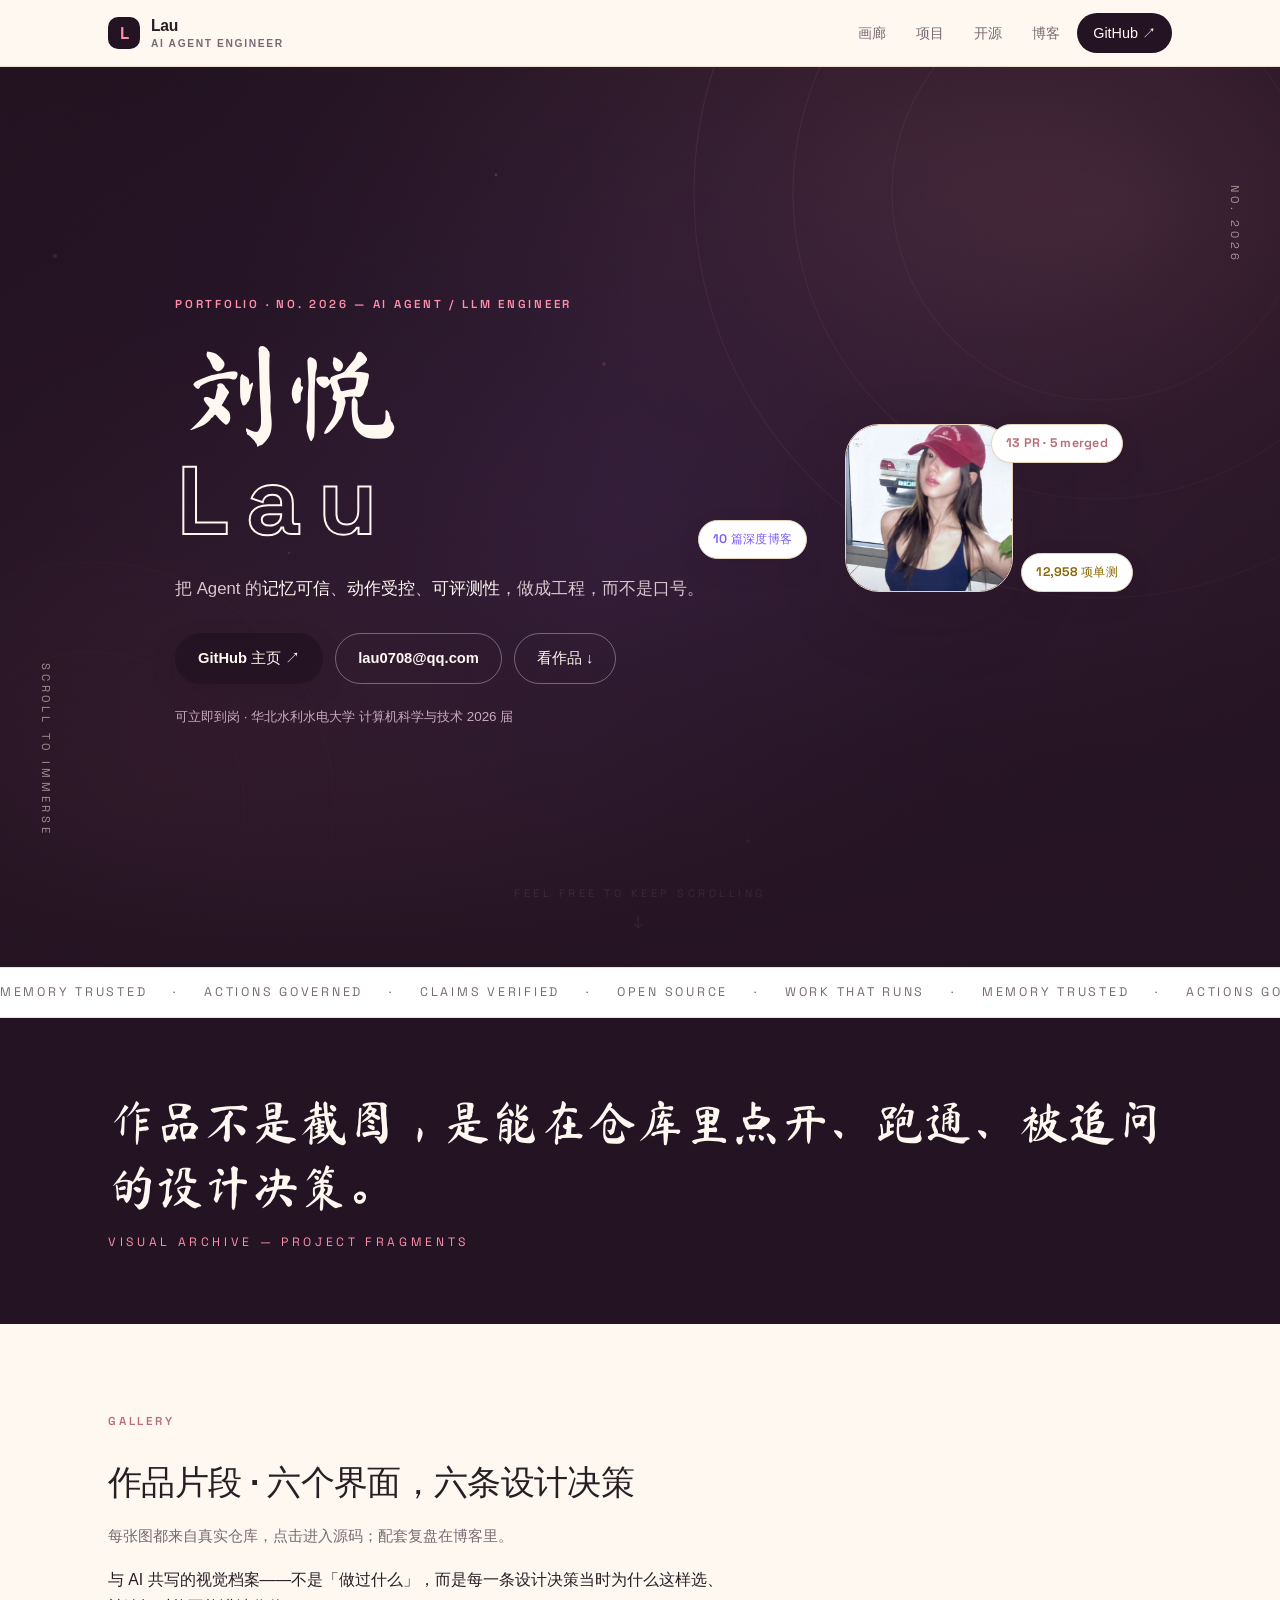
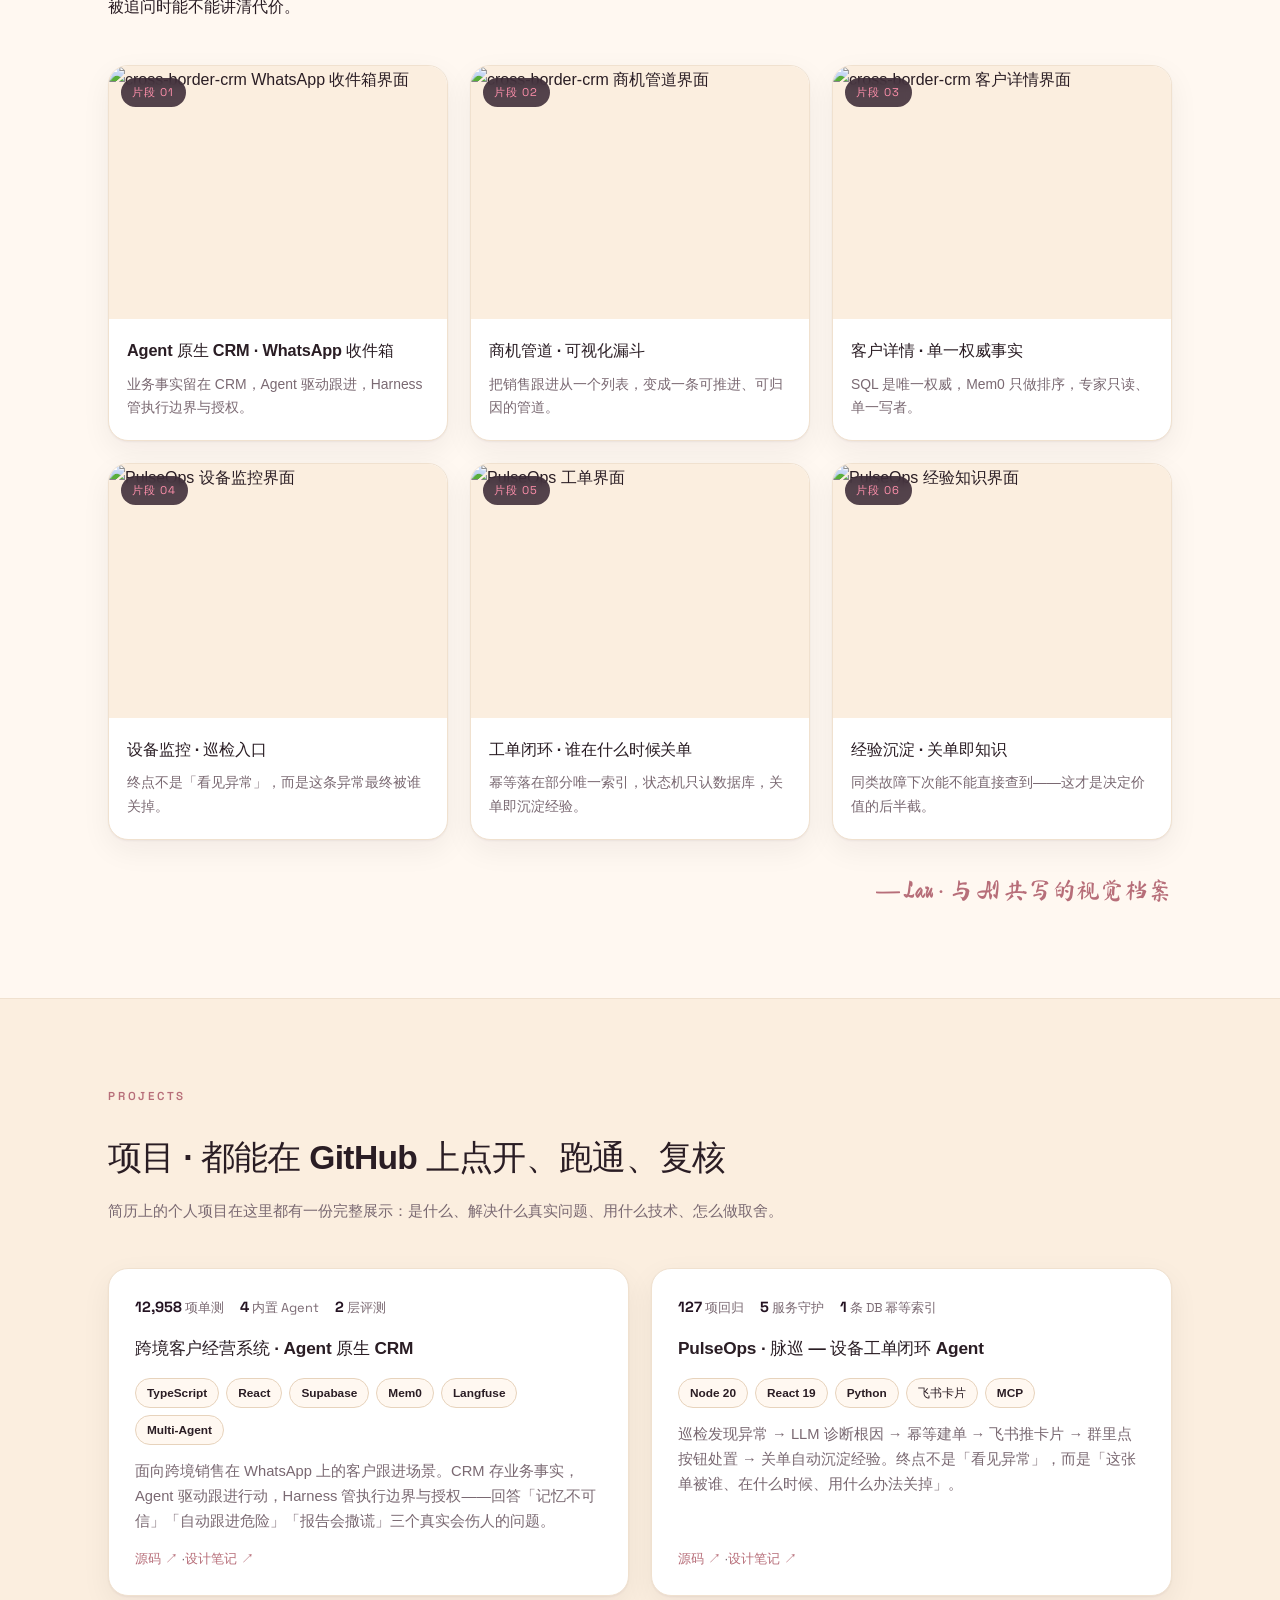
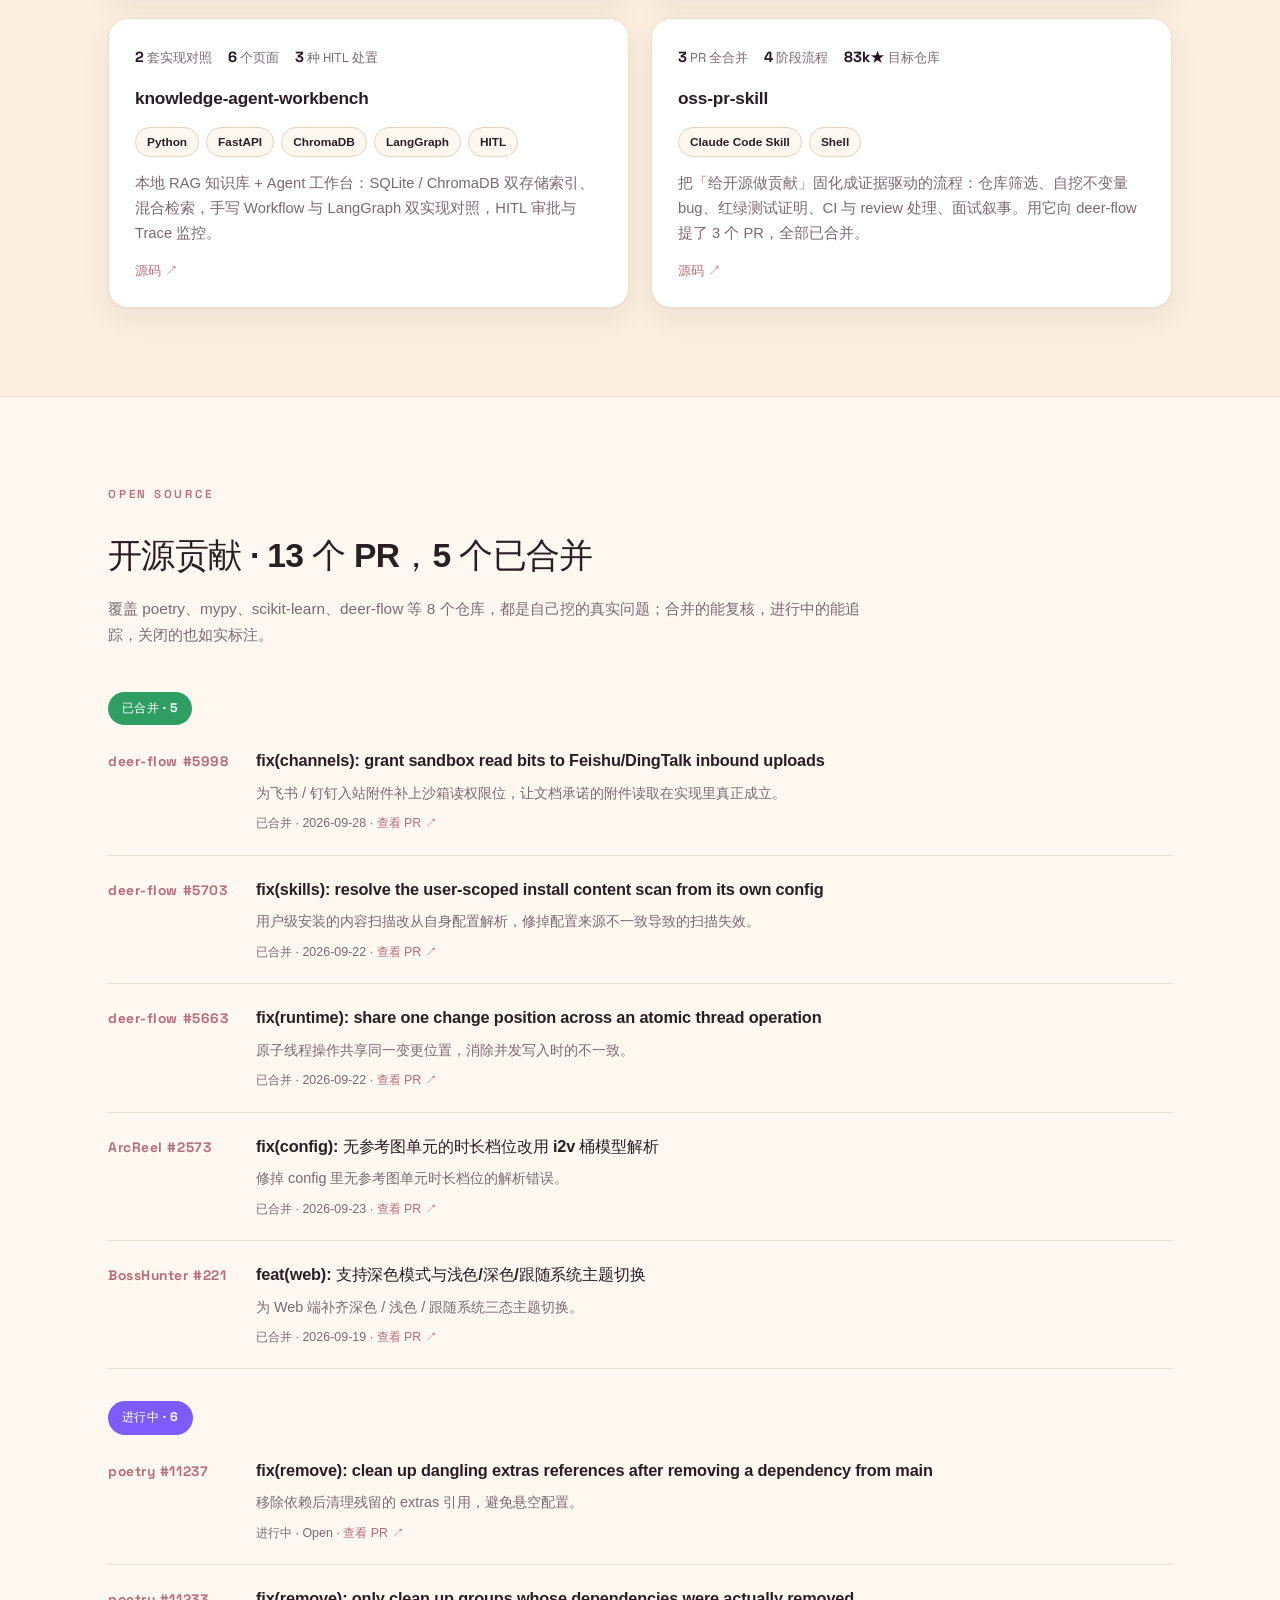
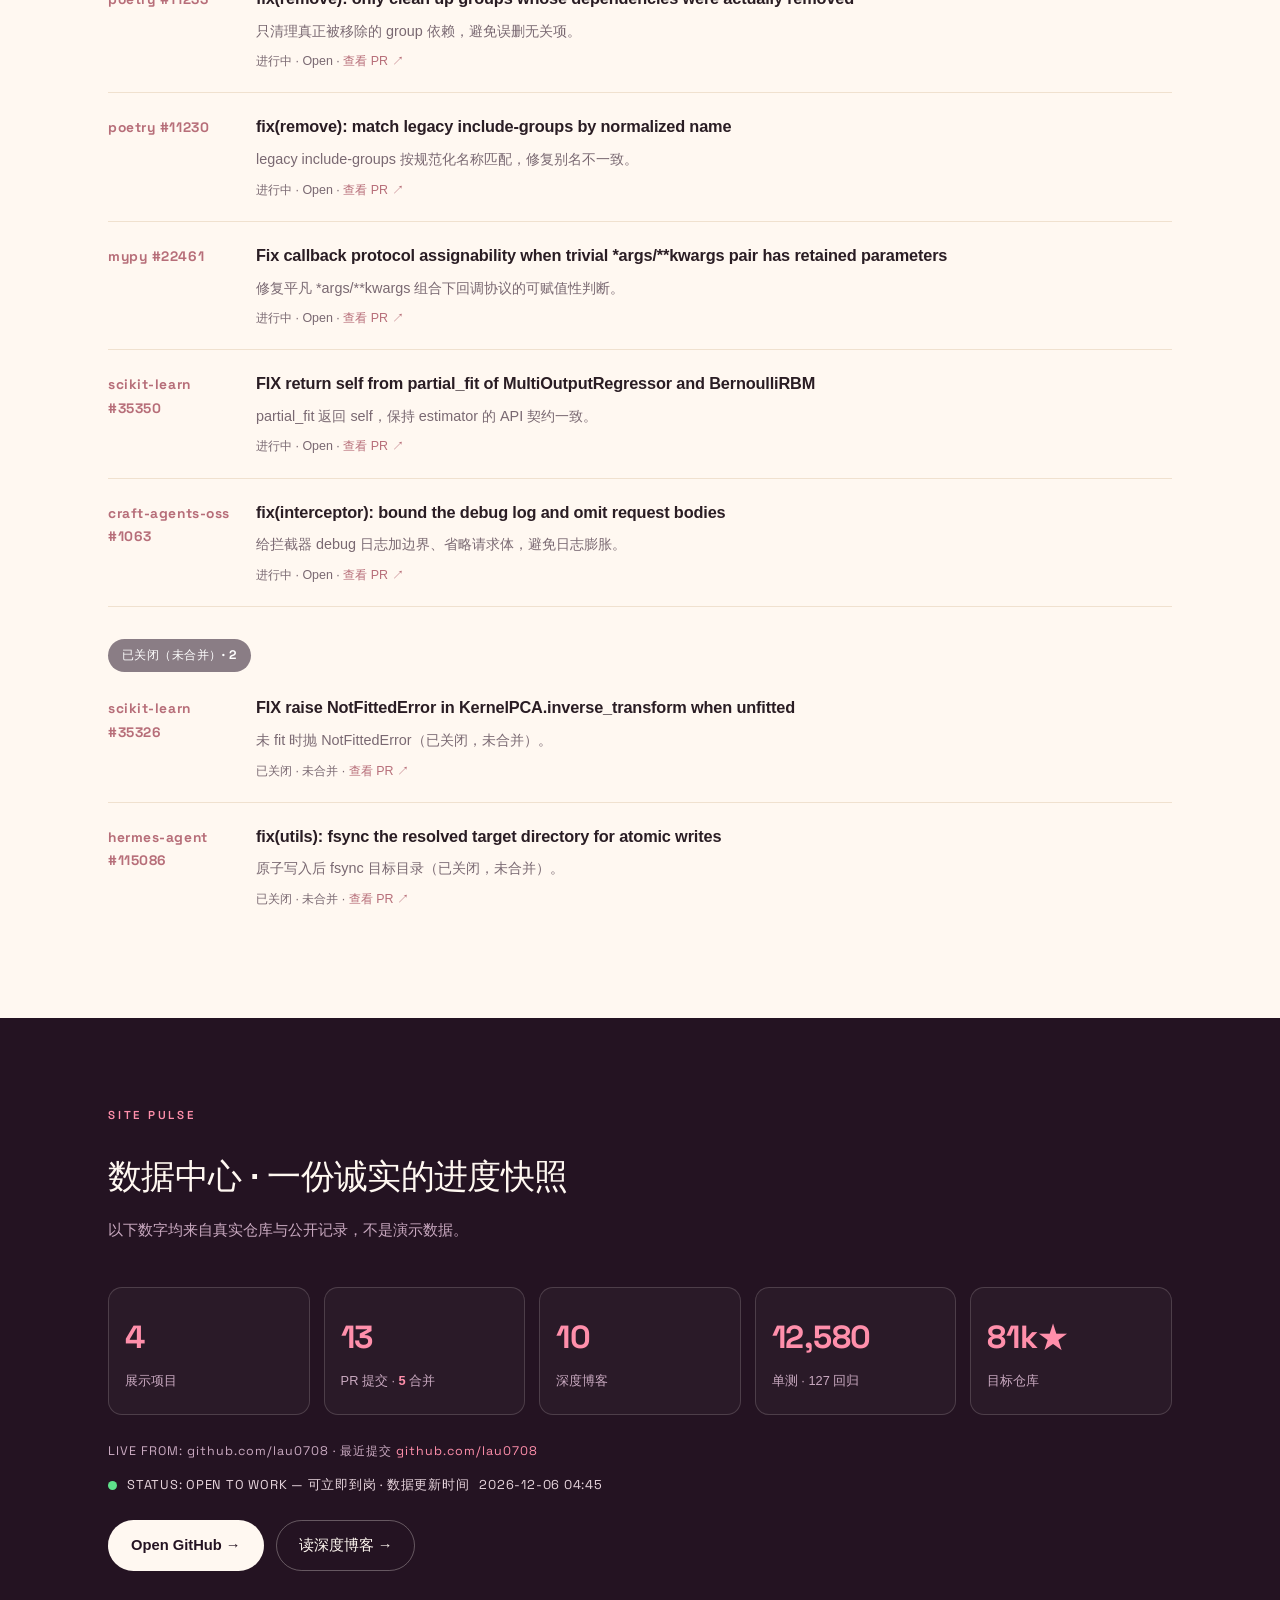
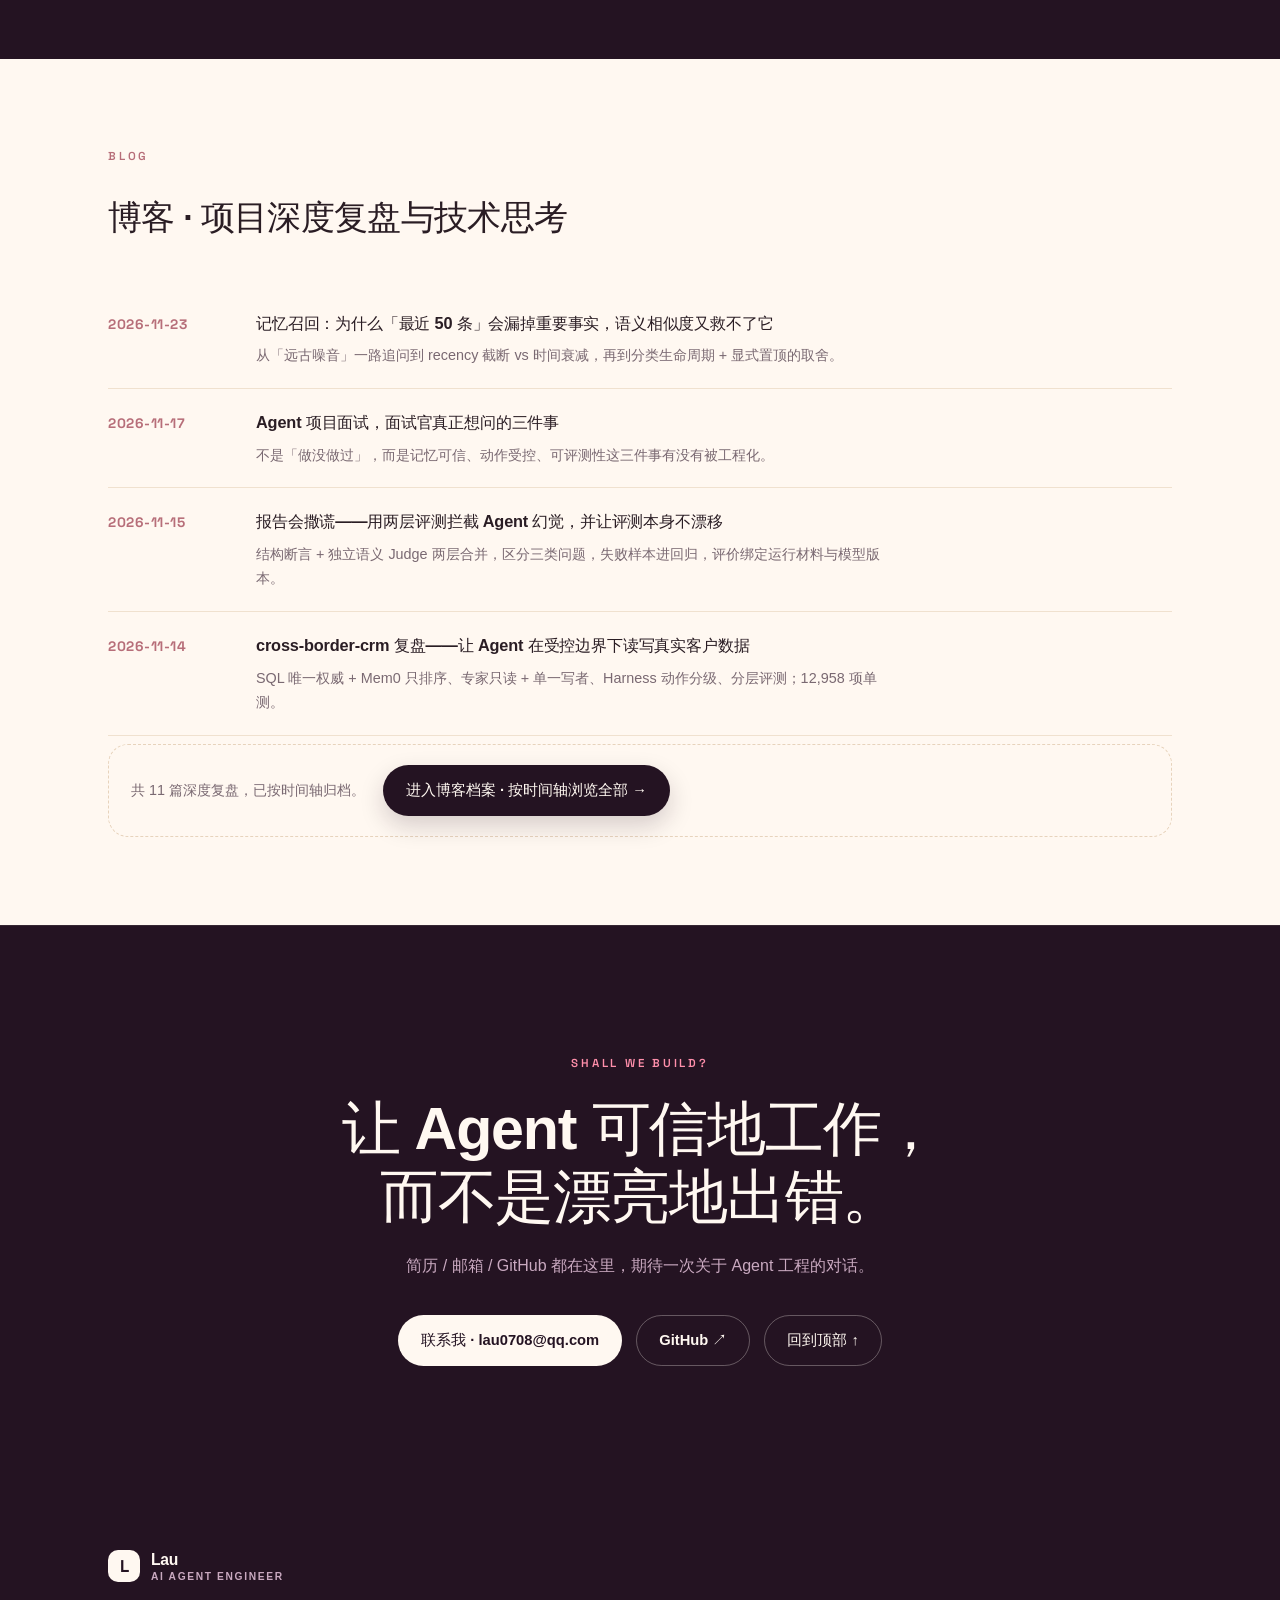
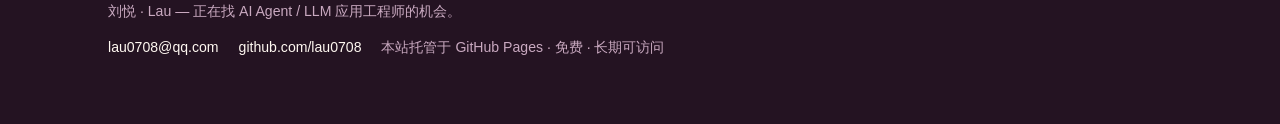
==== commit ddfe8b4a: "remove work experience section and company references" ====
--- a/index.html
+++ b/index.html
@@ -362,20 +362,6 @@
         </div>
       </div>
     </section>
-    <section class="section section-alt" id="work">
-      <div class="wrap">
-        <header class="pagehead">
-          <p class="kicker">EXPERIENCE</p>
-          <h2>工作经历 · 风越科技（2026.01 – 至今）</h2>
-        </header>
-        <div class="work">
-          <h3>面向跨境电商的 Agent 运行时平台 · AI 应用开发工程师</h3>
-          <p class="org">基于 Craft Agents 构建 Agent Harness 与运行时治理框架</p>
-          <p>让 Agent 在订单、库存、广告、客服工单等多个异构业务后台之间自主完成「发现异常 → 定位根因 → 决策 → 执行」的经营闭环。负责统一数据接入层、工具调用前的集中权限拦截、长链路决策的上下文管理，以及进程隔离与断点恢复。</p>
-        </div>
-      </div>
-    </section>
-
     <section class="datacenter" id="datacenter">
       <div class="wrap">
         <header class="pagehead pagehead-dark">
